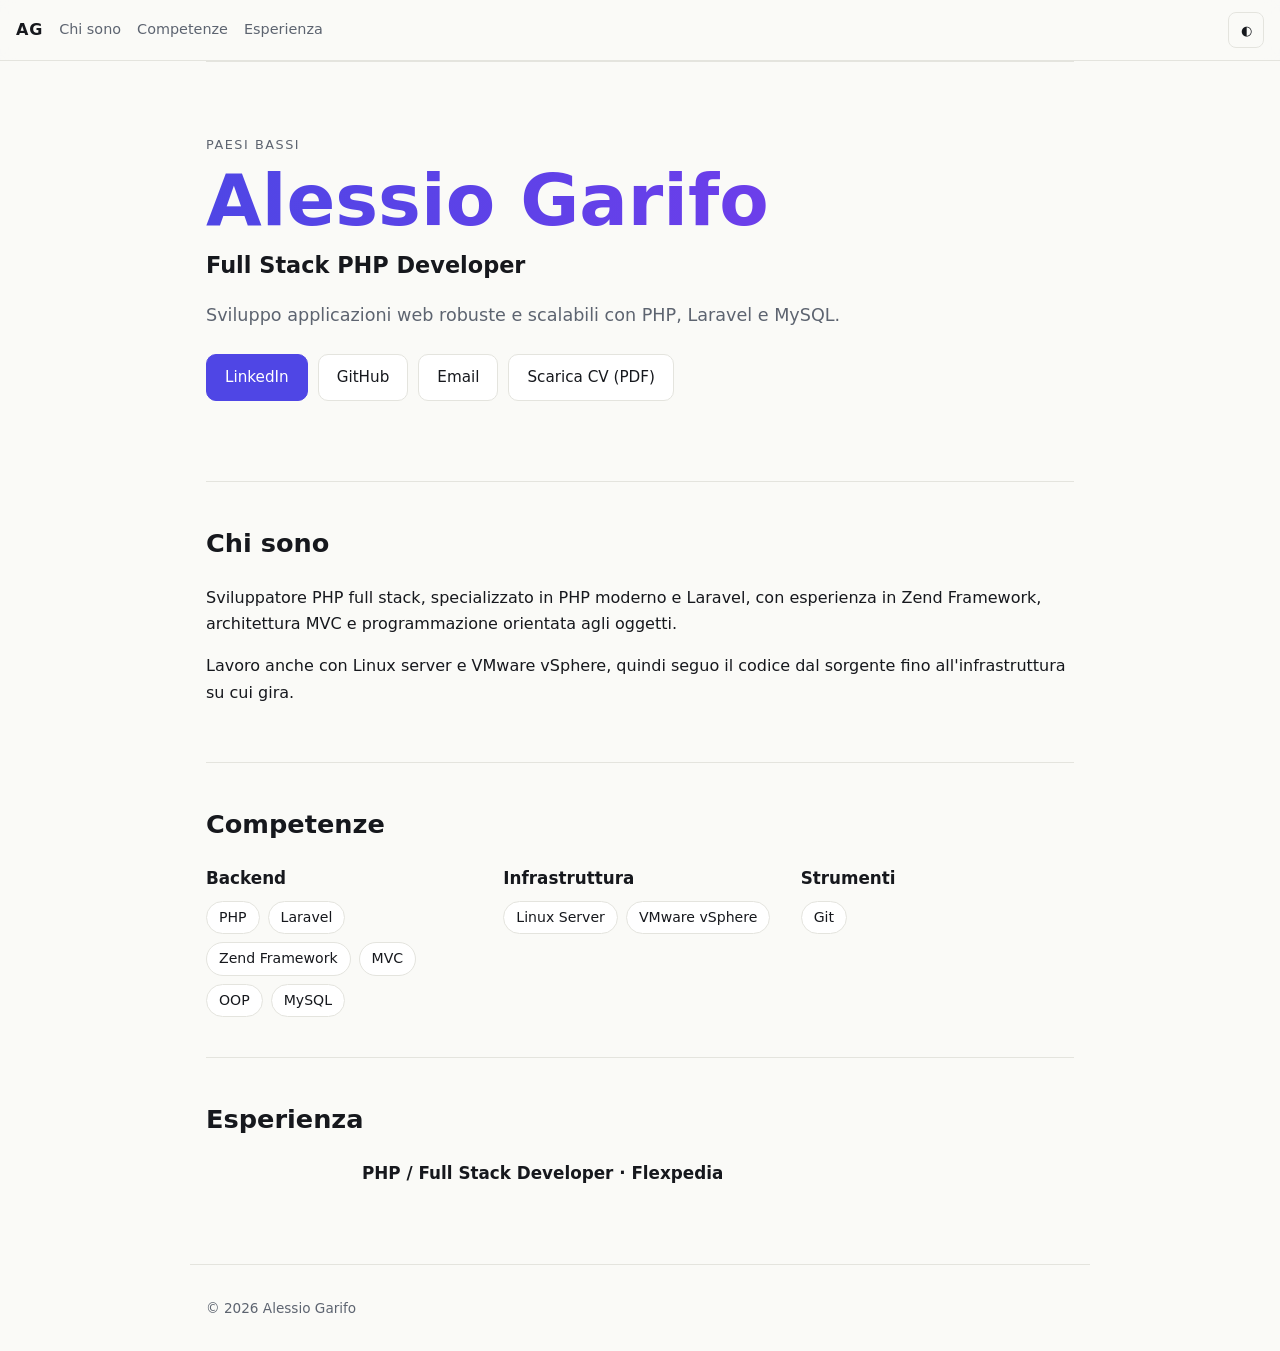
==== index.html @ 37d510f8 "Add static portfolio site driven by content.js Co-Authored-By: Claude Sonnet 5.5 <noreply@anthropic." ====
<!doctype html>
<html lang="it">
<head>
<meta charset="utf-8">
<meta name="viewport" content="width=device-width, initial-scale=1">
<title>Alessio Garifo — Full Stack PHP Developer</title>
<meta name="description" content="Portfolio di Alessio Garifo, sviluppatore full stack PHP/Laravel.">
<link rel="stylesheet" href="styles.css">
</head>
<body>
<header class="nav">
  <a class="brand" href="#top">AG</a>
  <nav id="nav-links"></nav>
  <button id="theme" aria-label="Cambia tema">◐</button>
</header>
<main id="top">
  <section class="hero">
    <p class="eyebrow" id="location"></p>
    <h1 id="name"></h1>
    <p class="role" id="role"></p>
    <p class="tagline" id="tagline"></p>
    <div class="cta" id="cta"></div>
    <div class="stats" id="stats"></div>
  </section>
  <div id="sections"></div>
</main>
<footer><span id="footer"></span></footer>
<script src="content.js"></script>
<script src="app.js"></script>
</body>
</html>
---- styles.css ----
:root{--bg:#fafaf7;--fg:#16181d;--mut:#5d6470;--card:#fff;--line:#e4e4de;--acc:#4f46e5;--acc2:#7c3aed}
@media(prefers-color-scheme:dark){:root:not([data-theme=light]){--bg:#0e1015;--fg:#eceef3;--mut:#9aa1b0;--card:#161922;--line:#262a36;--acc:#8b87ff;--acc2:#b794ff}}
:root[data-theme=dark]{--bg:#0e1015;--fg:#eceef3;--mut:#9aa1b0;--card:#161922;--line:#262a36;--acc:#8b87ff;--acc2:#b794ff}
*{box-sizing:border-box}html{scroll-behavior:smooth}
body{margin:0;background:var(--bg);color:var(--fg);font:16px/1.65 system-ui,-apple-system,Segoe UI,Roboto,sans-serif}
a{color:var(--acc)}
.nav{position:sticky;top:0;z-index:5;display:flex;align-items:center;gap:16px;padding:12px 16px;background:color-mix(in srgb,var(--bg) 85%,transparent);backdrop-filter:blur(8px);border-bottom:1px solid var(--line)}
.brand{font-weight:800;text-decoration:none;color:var(--fg);letter-spacing:.05em}
.nav nav{display:flex;gap:16px;overflow-x:auto;flex:1;white-space:nowrap}
.nav nav a{color:var(--mut);text-decoration:none;font-size:.9rem}.nav nav a:hover{color:var(--fg)}
#theme{background:none;border:1px solid var(--line);color:var(--fg);border-radius:8px;width:36px;height:36px;cursor:pointer}
main,footer{max-width:900px;margin:0 auto;padding:0 16px}
.hero{padding:72px 0 48px}
.eyebrow{color:var(--mut);margin:0;text-transform:uppercase;letter-spacing:.12em;font-size:.8rem}
h1{font-size:clamp(2.4rem,8vw,4.5rem);line-height:1.05;margin:8px 0;background:linear-gradient(90deg,var(--acc),var(--acc2));-webkit-background-clip:text;background-clip:text;color:transparent}
.role{font-size:1.4rem;font-weight:600;margin:0}.tagline{color:var(--mut);max-width:60ch;font-size:1.1rem}
.cta{display:flex;flex-wrap:wrap;gap:10px;margin-top:24px}
.btn{font:inherit;font-size:.95rem;padding:10px 18px;border-radius:10px;border:1px solid var(--line);background:var(--card);color:var(--fg);text-decoration:none;cursor:pointer}
.btn.primary{background:var(--acc);border-color:var(--acc);color:#fff}
.stats{display:flex;flex-wrap:wrap;gap:32px;margin-top:32px}.stats b{display:block;font-size:1.8rem}.stats span{color:var(--mut);font-size:.85rem}
section{padding:40px 0;border-top:1px solid var(--line)}
h2{font-size:1.6rem;margin:0 0 20px}h3{margin:0 0 8px;font-size:1.05rem}
.reveal{opacity:0;transform:translateY(16px);transition:.5s}.reveal.in{opacity:1;transform:none}
.skills{display:grid;grid-template-columns:repeat(auto-fit,minmax(240px,1fr));gap:24px}
.chips{list-style:none;display:flex;flex-wrap:wrap;gap:8px;padding:0;margin:0}
.chips li{padding:4px 12px;border-radius:99px;background:var(--card);border:1px solid var(--line);font-size:.88rem}
.timeline{list-style:none;padding:0;margin:0}.timeline>li{display:grid;grid-template-columns:140px 1fr;gap:16px;padding:0 0 28px}
.when{color:var(--mut);font-size:.9rem}
.cards{display:grid;grid-template-columns:repeat(auto-fit,minmax(260px,1fr));gap:16px}
.card{background:var(--card);border:1px solid var(--line);border-radius:14px;padding:20px}
.card .links{margin-top:12px;display:flex;gap:12px}
.plain{list-style:none;padding:0;margin:0}.plain li{padding:6px 0}.plain span{color:var(--mut)}
footer{padding:32px 16px;color:var(--mut);font-size:.85rem;border-top:1px solid var(--line)}
@media(max-width:600px){.timeline>li{grid-template-columns:1fr;gap:4px}.hero{padding-top:48px}}
@media(prefers-reduced-motion:reduce){.reveal{transition:none;opacity:1;transform:none}html{scroll-behavior:auto}}
@media print{.nav,.cta,footer{display:none}.reveal{opacity:1;transform:none}body{background:#fff;color:#000}h1{color:#000;-webkit-text-fill-color:#000}section{break-inside:avoid}}
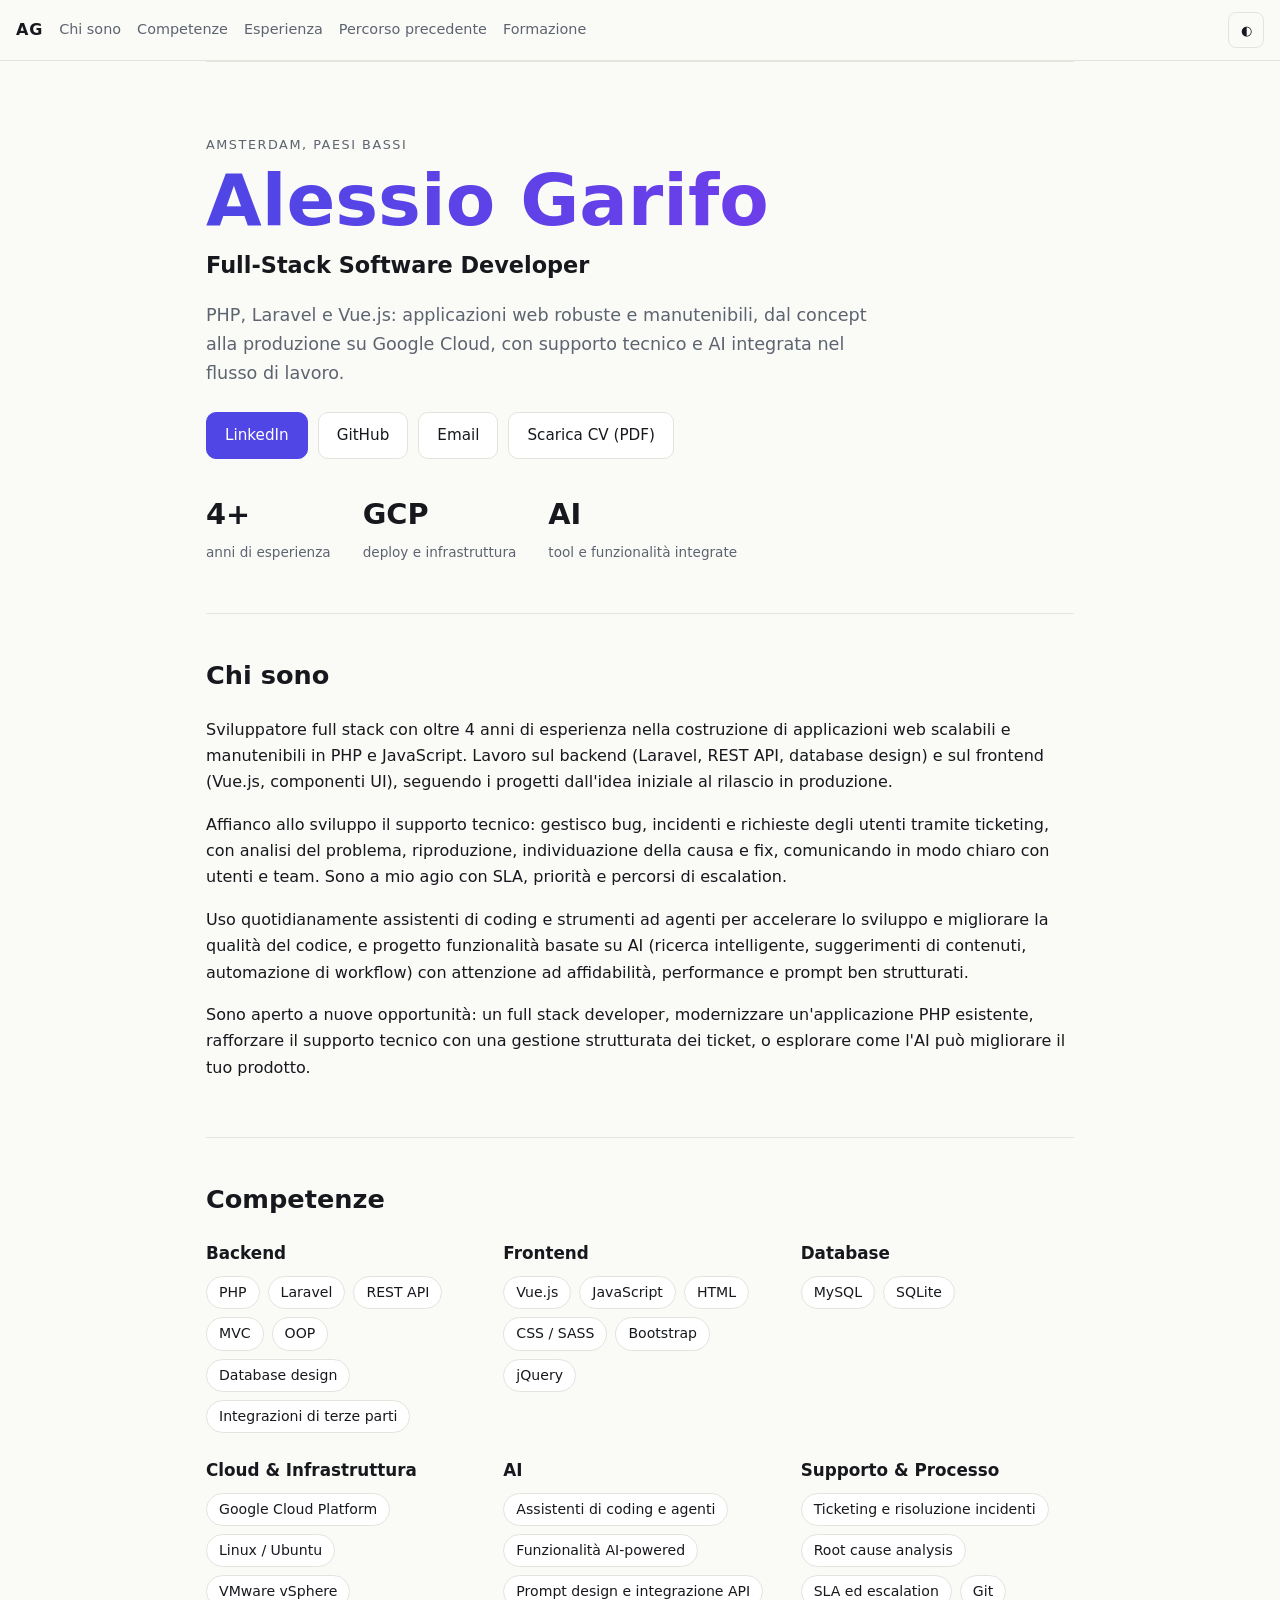
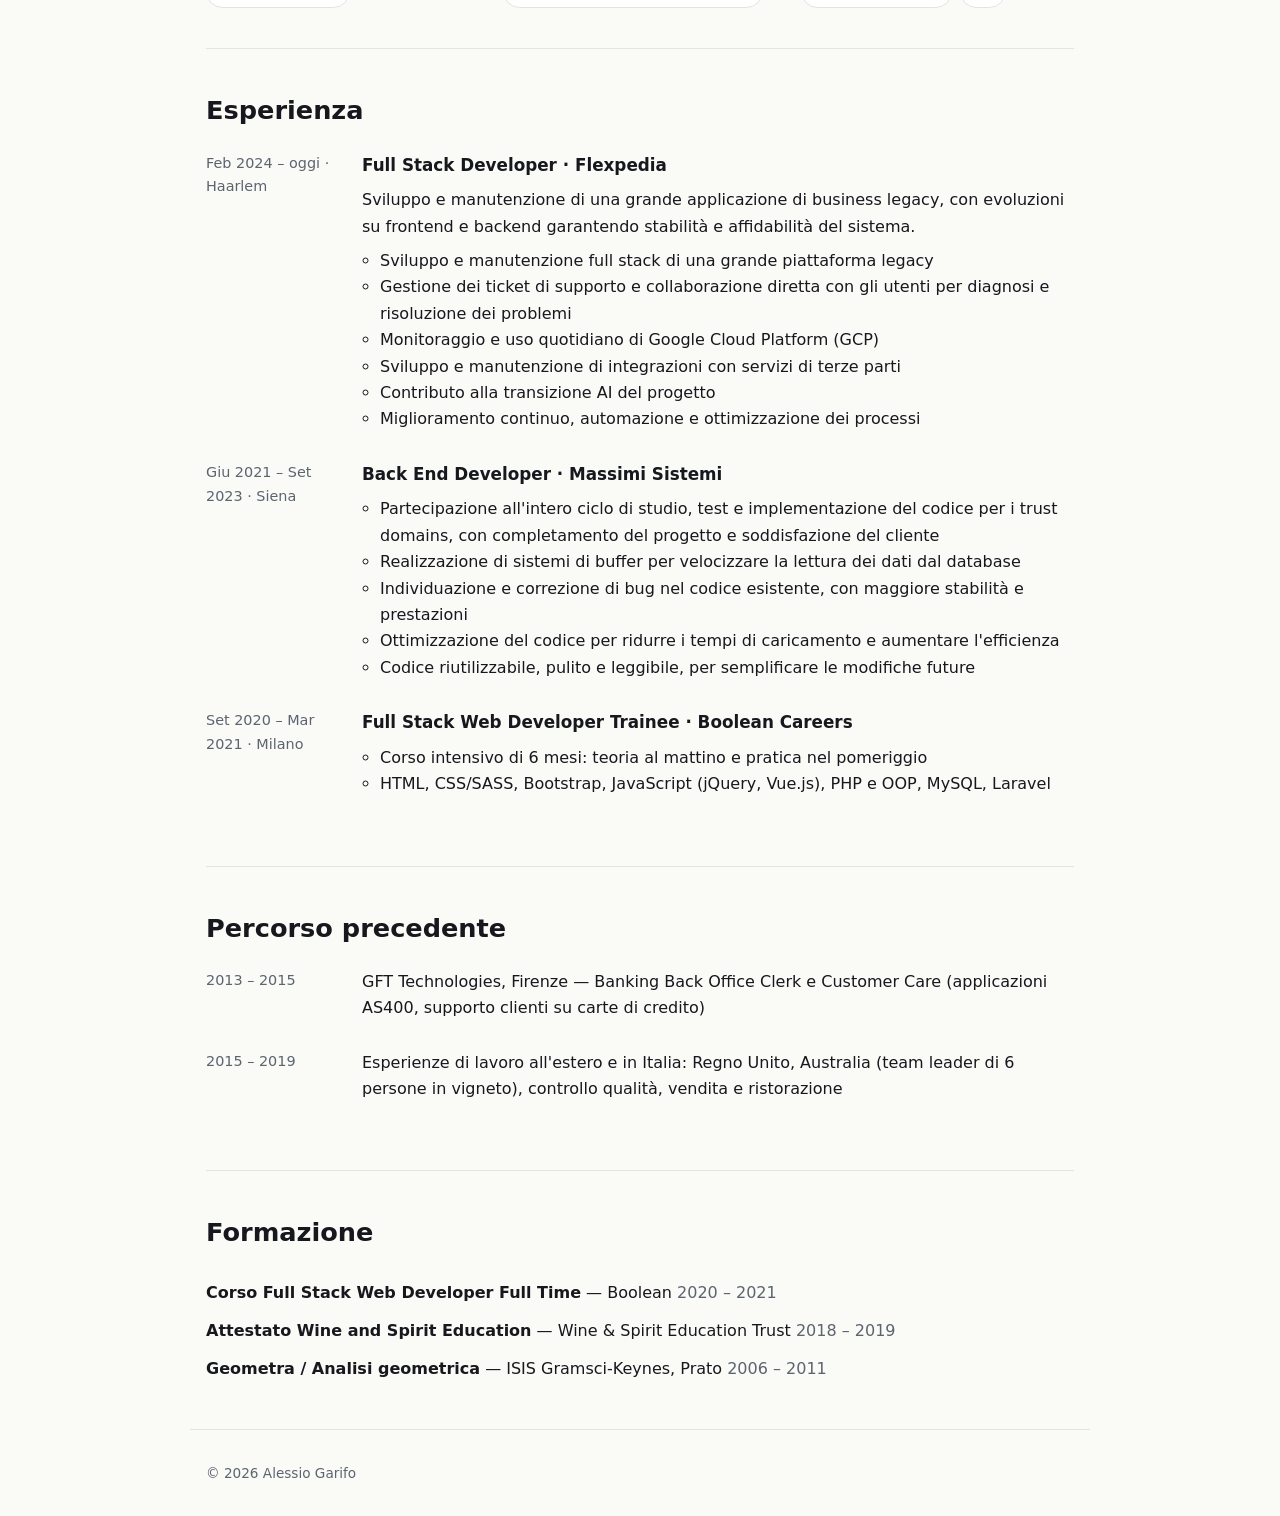
==== commit 2de37ec0: "Fill portfolio content from LinkedIn profile Co-Authored-By: Claude Sonnet 5.5 <noreply@anthropic.co" ====
--- a/index.html
+++ b/index.html
@@ -3,8 +3,8 @@
 <head>
 <meta charset="utf-8">
 <meta name="viewport" content="width=device-width, initial-scale=1">
-<title>Alessio Garifo — Full Stack PHP Developer</title>
-<meta name="description" content="Portfolio di Alessio Garifo, sviluppatore full stack PHP/Laravel.">
+<title>Alessio Garifo — Full-Stack Software Developer</title>
+<meta name="description" content="Portfolio di Alessio Garifo, sviluppatore full stack PHP, Laravel e Vue.js ad Amsterdam.">
 <link rel="stylesheet" href="styles.css">
 </head>
 <body>
--- a/styles.css
+++ b/styles.css
@@ -25,7 +25,7 @@
 .chips{list-style:none;display:flex;flex-wrap:wrap;gap:8px;padding:0;margin:0}
 .chips li{padding:4px 12px;border-radius:99px;background:var(--card);border:1px solid var(--line);font-size:.88rem}
 .timeline{list-style:none;padding:0;margin:0}.timeline>li{display:grid;grid-template-columns:140px 1fr;gap:16px;padding:0 0 28px}
-.when{color:var(--mut);font-size:.9rem}
+.timeline p{margin:0 0 8px}.timeline ul{margin:0;padding-left:18px}.when{color:var(--mut);font-size:.9rem}
 .cards{display:grid;grid-template-columns:repeat(auto-fit,minmax(260px,1fr));gap:16px}
 .card{background:var(--card);border:1px solid var(--line);border-radius:14px;padding:20px}
 .card .links{margin-top:12px;display:flex;gap:12px}
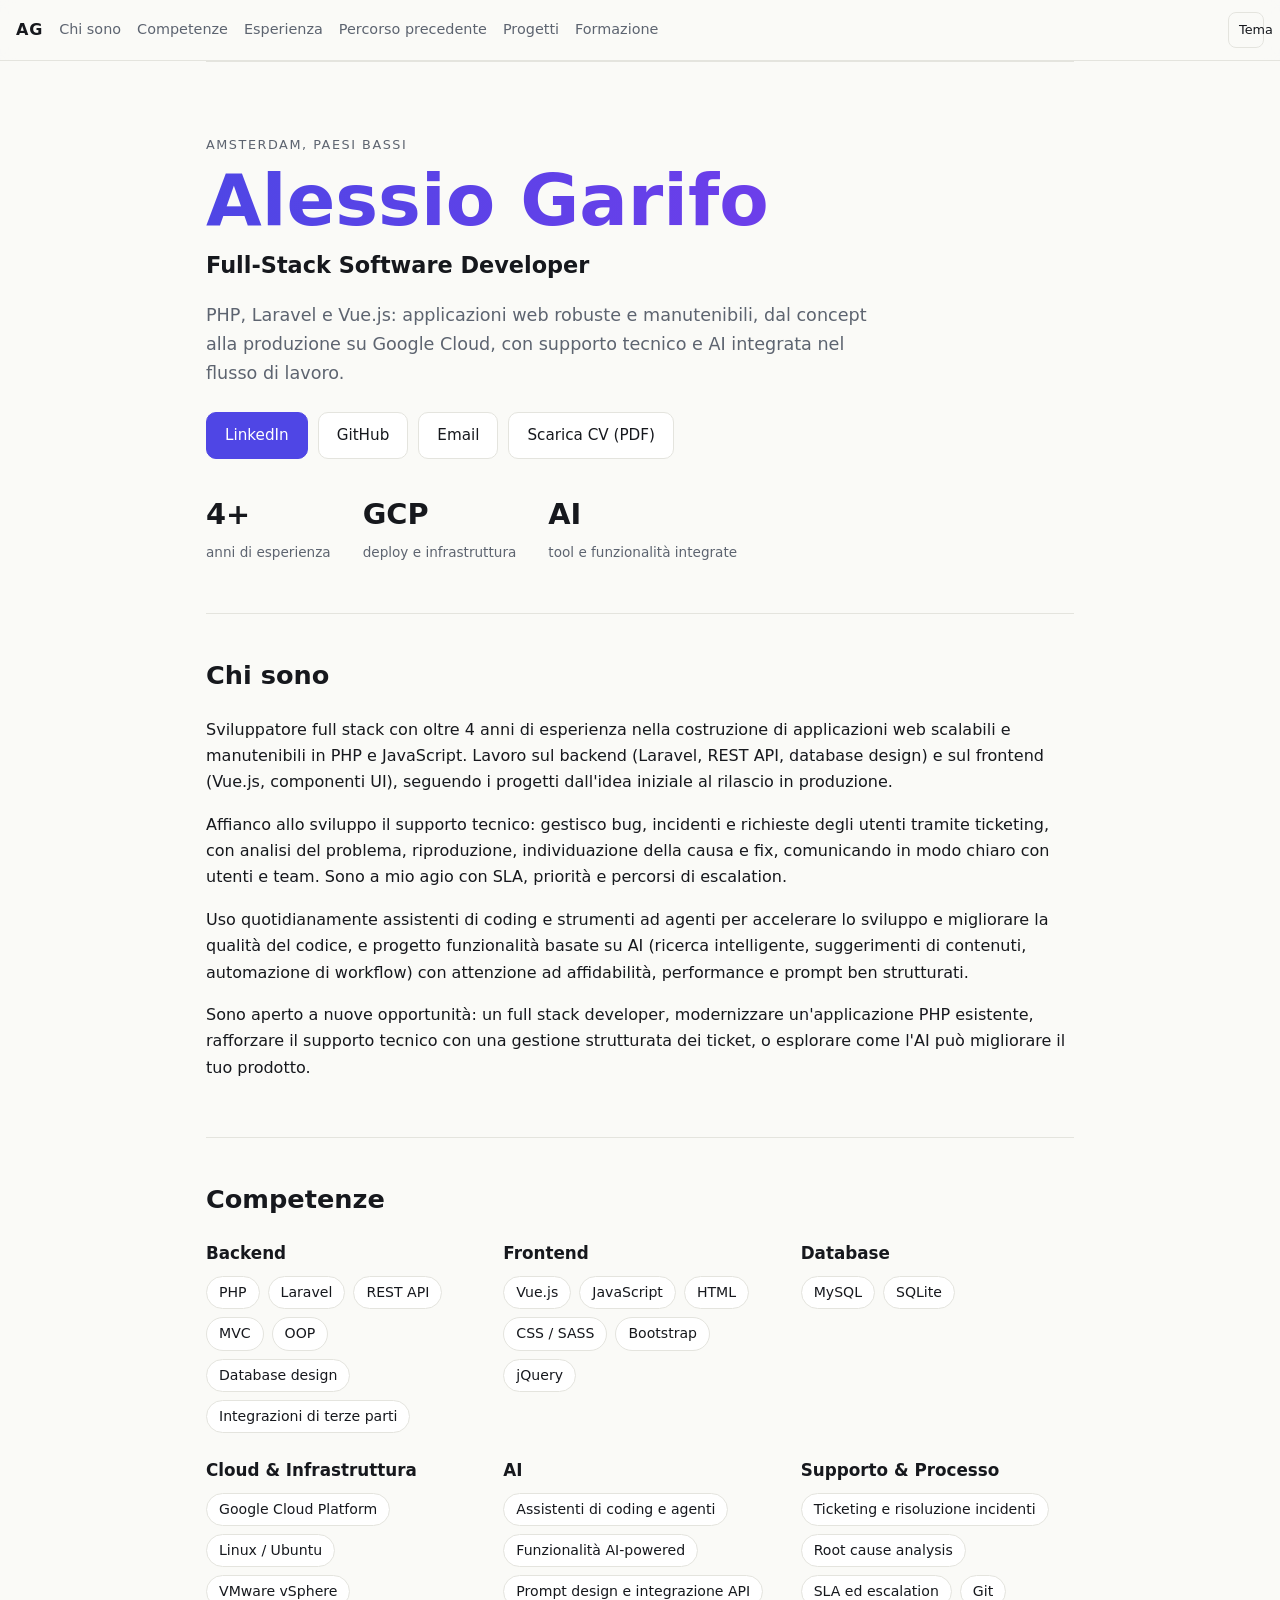
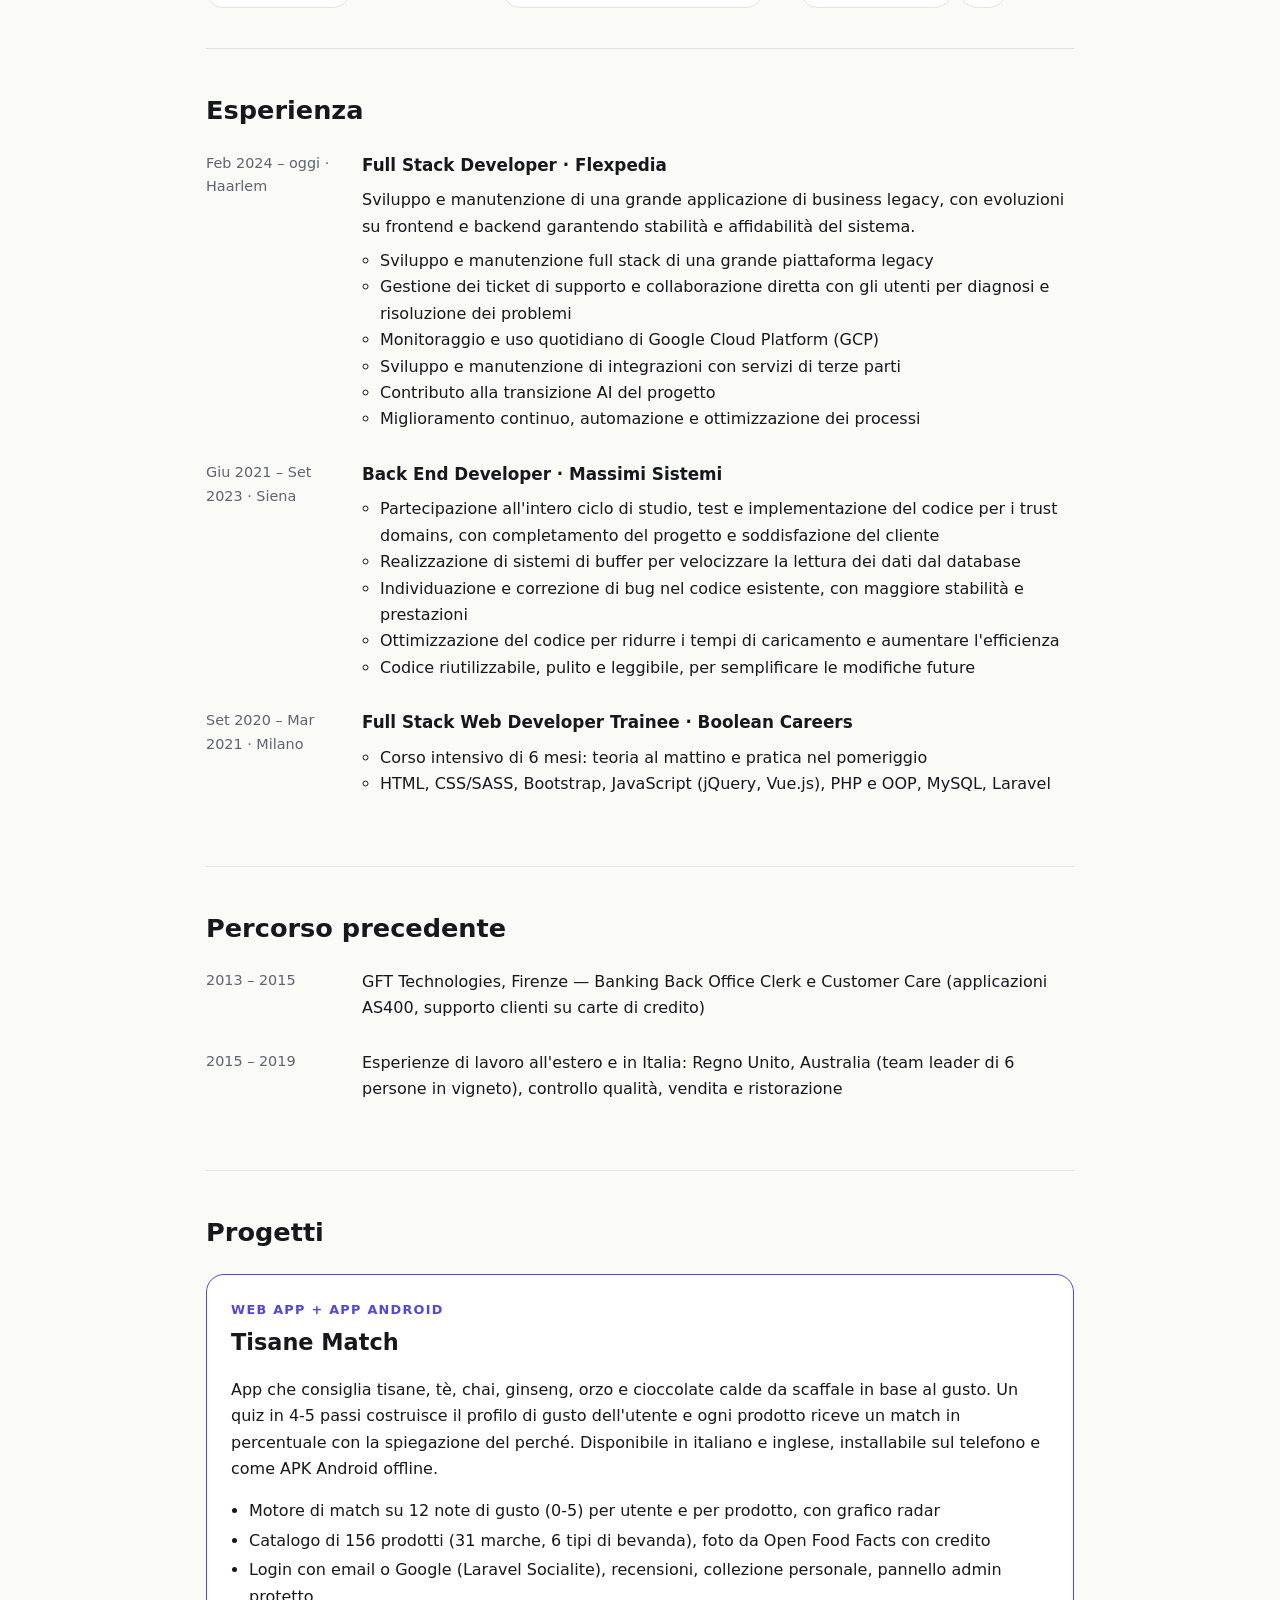
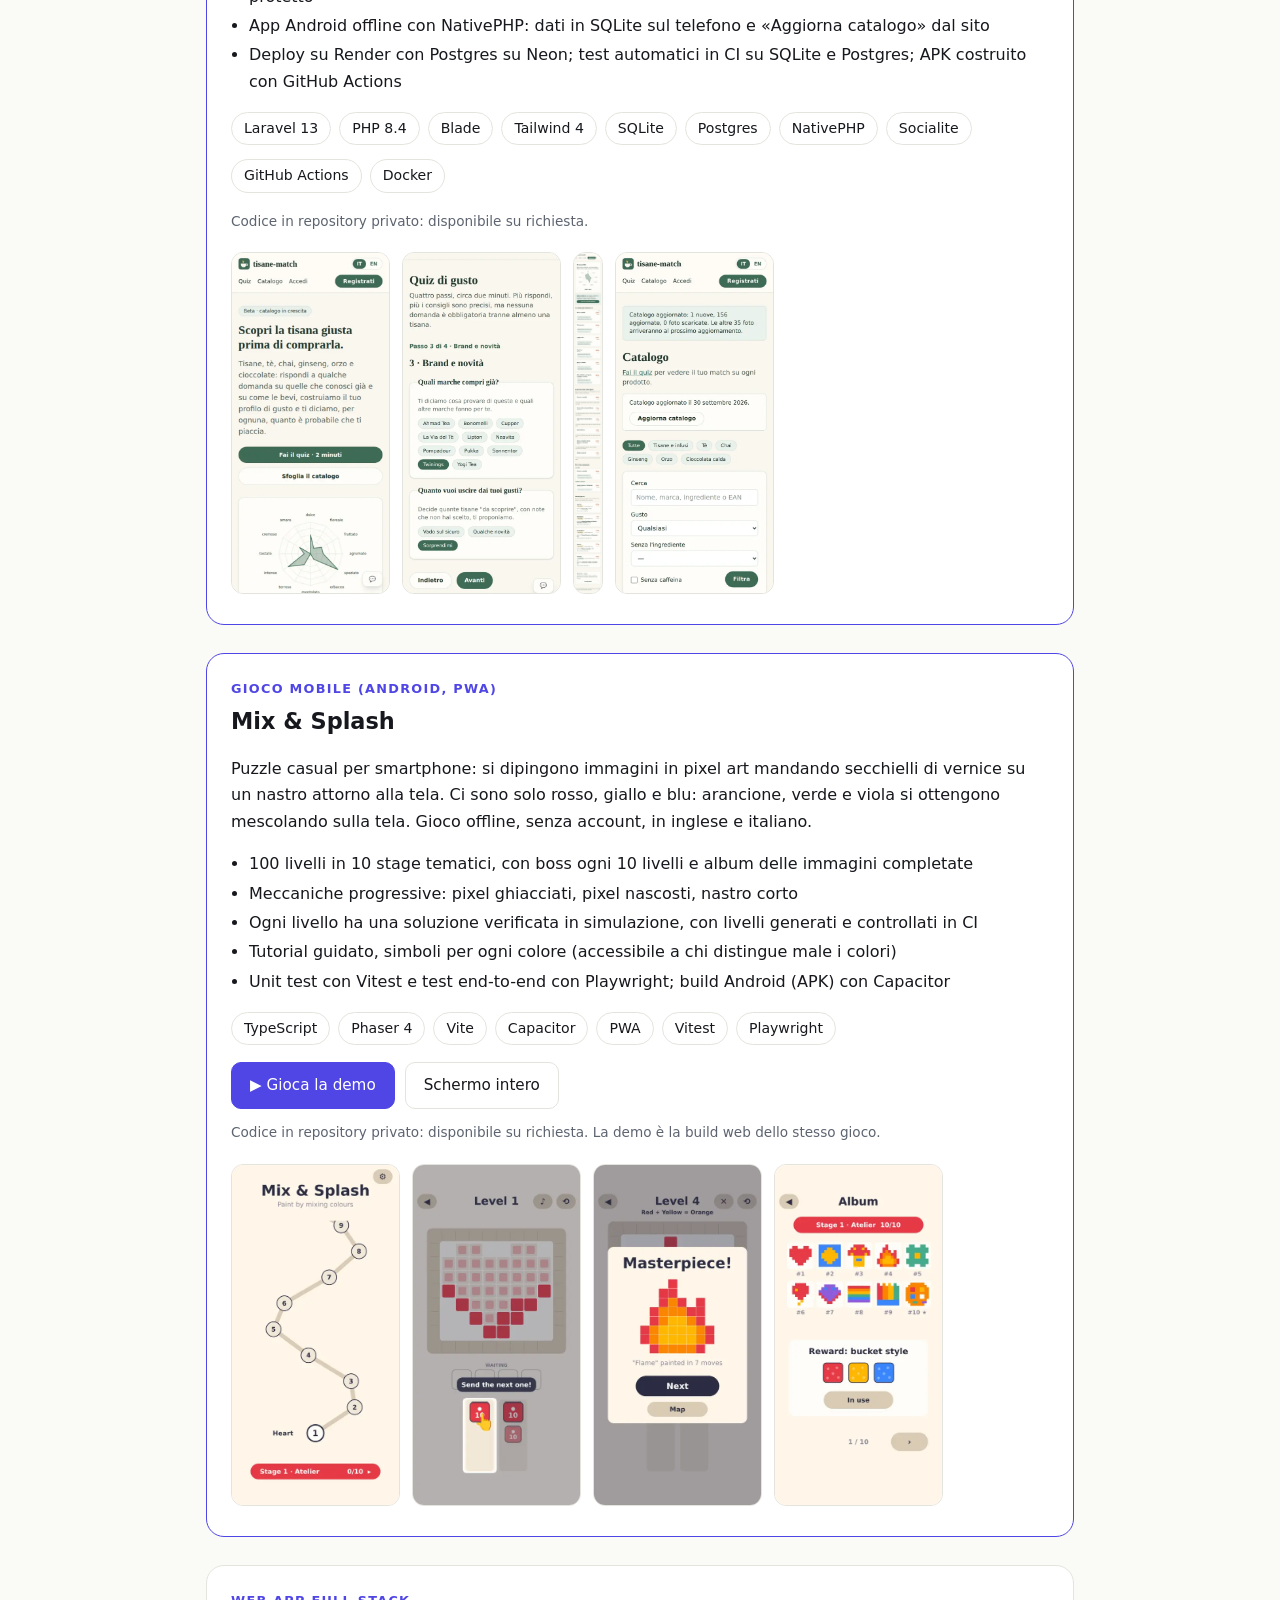
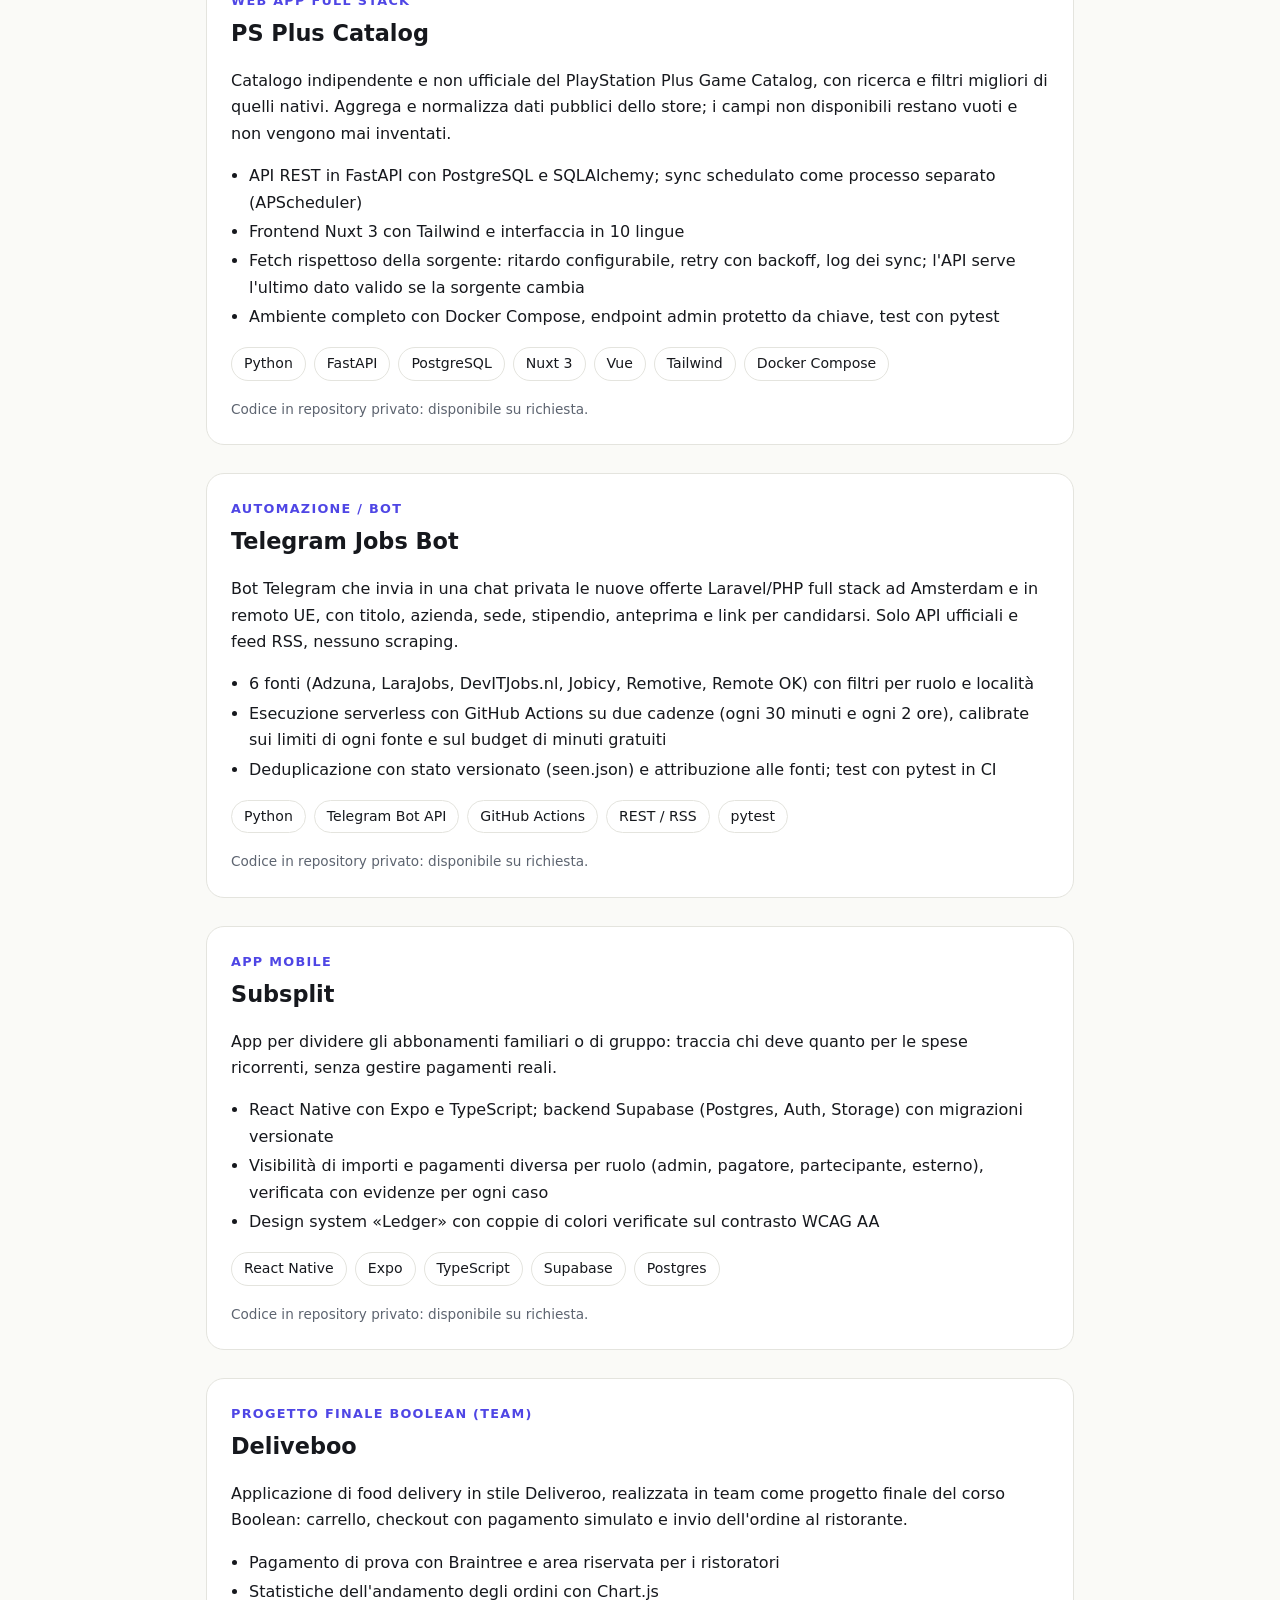
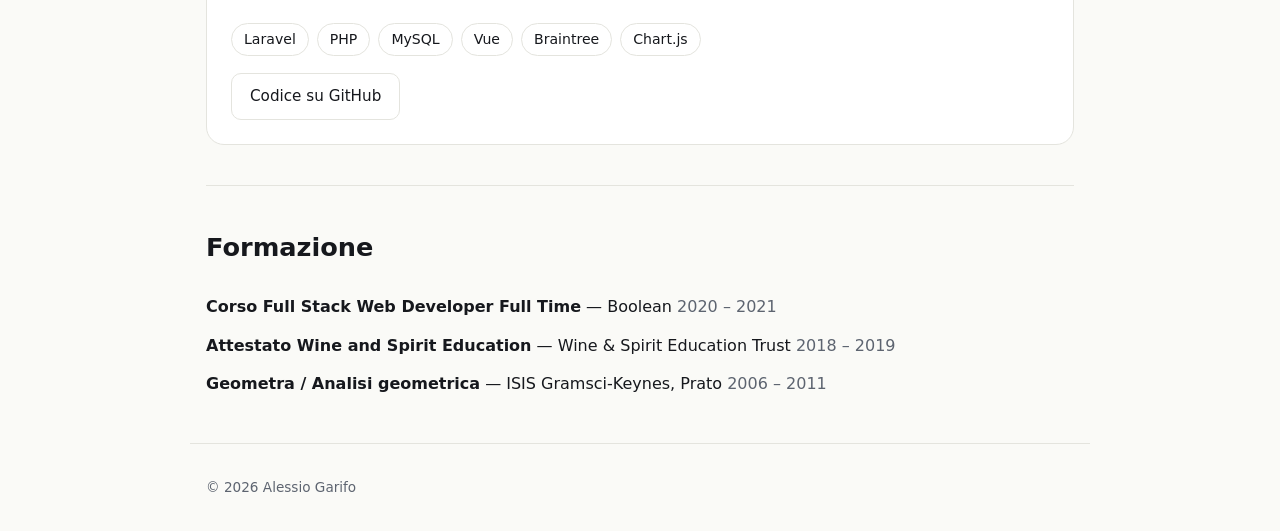
==== commit 4bd0c779: "Add featured projects with screenshots and playable Mix & Splash demo Co-Authored-By: Claude Sonnet " ====
--- a/index.html
+++ b/index.html
@@ -5,13 +5,14 @@
 <meta name="viewport" content="width=device-width, initial-scale=1">
 <title>Alessio Garifo — Full-Stack Software Developer</title>
 <meta name="description" content="Portfolio di Alessio Garifo, sviluppatore full stack PHP, Laravel e Vue.js ad Amsterdam.">
+<link rel="icon" href="data:image/svg+xml,%3Csvg xmlns=%27http://www.w3.org/2000/svg%27 viewBox=%270 0 32 32%27%3E%3Crect width=%2732%27 height=%2732%27 rx=%278%27 fill=%27%234f46e5%27/%3E%3Ctext x=%2716%27 y=%2722%27 font-size=%2714%27 font-family=%27sans-serif%27 font-weight=%27700%27 fill=%27white%27 text-anchor=%27middle%27%3EAG%3C/text%3E%3C/svg%3E">
 <link rel="stylesheet" href="styles.css">
 </head>
 <body>
 <header class="nav">
   <a class="brand" href="#top">AG</a>
   <nav id="nav-links"></nav>
-  <button id="theme" aria-label="Cambia tema">◐</button>
+  <button id="theme" aria-label="Cambia tema">Tema</button>
 </header>
 <main id="top">
   <section class="hero">
@@ -24,6 +25,7 @@
   </section>
   <div id="sections"></div>
 </main>
+<dialog id="lb" aria-label="Anteprima immagine"><img id="lb-img" alt=""></dialog>
 <footer><span id="footer"></span></footer>
 <script src="content.js"></script>
 <script src="app.js"></script>
--- a/styles.css
+++ b/styles.css
@@ -8,7 +8,7 @@
 .brand{font-weight:800;text-decoration:none;color:var(--fg);letter-spacing:.05em}
 .nav nav{display:flex;gap:16px;overflow-x:auto;flex:1;white-space:nowrap}
 .nav nav a{color:var(--mut);text-decoration:none;font-size:.9rem}.nav nav a:hover{color:var(--fg)}
-#theme{background:none;border:1px solid var(--line);color:var(--fg);border-radius:8px;width:36px;height:36px;cursor:pointer}
+#theme{font:inherit;font-size:.8rem;padding:0 10px;width:auto;background:none;border:1px solid var(--line);color:var(--fg);border-radius:8px;width:36px;height:36px;cursor:pointer}
 main,footer{max-width:900px;margin:0 auto;padding:0 16px}
 .hero{padding:72px 0 48px}
 .eyebrow{color:var(--mut);margin:0;text-transform:uppercase;letter-spacing:.12em;font-size:.8rem}
@@ -31,6 +31,21 @@
 .card .links{margin-top:12px;display:flex;gap:12px}
 .plain{list-style:none;padding:0;margin:0}.plain li{padding:6px 0}.plain span{color:var(--mut)}
 footer{padding:32px 16px;color:var(--mut);font-size:.85rem;border-top:1px solid var(--line)}
+.projects{display:grid;gap:28px}
+.project{background:var(--card);border:1px solid var(--line);border-radius:18px;padding:24px;display:grid;gap:20px}
+.project.featured{border-color:var(--acc)}
+.project h3{font-size:1.4rem;margin:0 0 8px}.kind{margin:0 0 4px;color:var(--acc);font-size:.8rem;text-transform:uppercase;letter-spacing:.1em;font-weight:600}
+.ptext>ul:not(.chips){padding-left:18px;margin:12px 0}.ptext li{margin:3px 0}
+.ptext .chips{margin:14px 0}.actions{display:flex;flex-wrap:wrap;gap:10px;margin-top:6px}
+.note{color:var(--mut);font-size:.85rem;margin:12px 0 0}
+.shots{display:flex;gap:12px;overflow-x:auto;padding-bottom:6px;scroll-snap-type:x proximity}
+.shot{flex:0 0 auto;scroll-snap-align:start;padding:0;border:1px solid var(--line);border-radius:12px;background:none;cursor:zoom-in;overflow:hidden}
+.shot img{display:block;height:340px;width:auto}
+.demo-slot:empty{display:none}.phone{width:min(100%,360px);aspect-ratio:9/17;margin:0 auto;border:8px solid #111;border-radius:30px;overflow:hidden;background:#fff6e9}
+.phone iframe{width:100%;height:100%;border:0}
+dialog{max-width:min(92vw,900px);max-height:92vh;padding:0;border:0;border-radius:12px;background:var(--card)}
+dialog::backdrop{background:rgba(0,0,0,.75)}#lb-img{display:block;max-width:100%;max-height:90vh;margin:auto;cursor:zoom-out}
+@media(min-width:900px){.project.featured{grid-template-columns:1fr}}
 @media(max-width:600px){.timeline>li{grid-template-columns:1fr;gap:4px}.hero{padding-top:48px}}
 @media(prefers-reduced-motion:reduce){.reveal{transition:none;opacity:1;transform:none}html{scroll-behavior:auto}}
-@media print{.nav,.cta,footer{display:none}.reveal{opacity:1;transform:none}body{background:#fff;color:#000}h1{color:#000;-webkit-text-fill-color:#000}section{break-inside:avoid}}
+@media print{.nav,.cta,footer,.shots,.demo-slot,.actions{display:none}.reveal{opacity:1;transform:none}body{background:#fff;color:#000}h1{color:#000;-webkit-text-fill-color:#000}section{break-inside:avoid}}
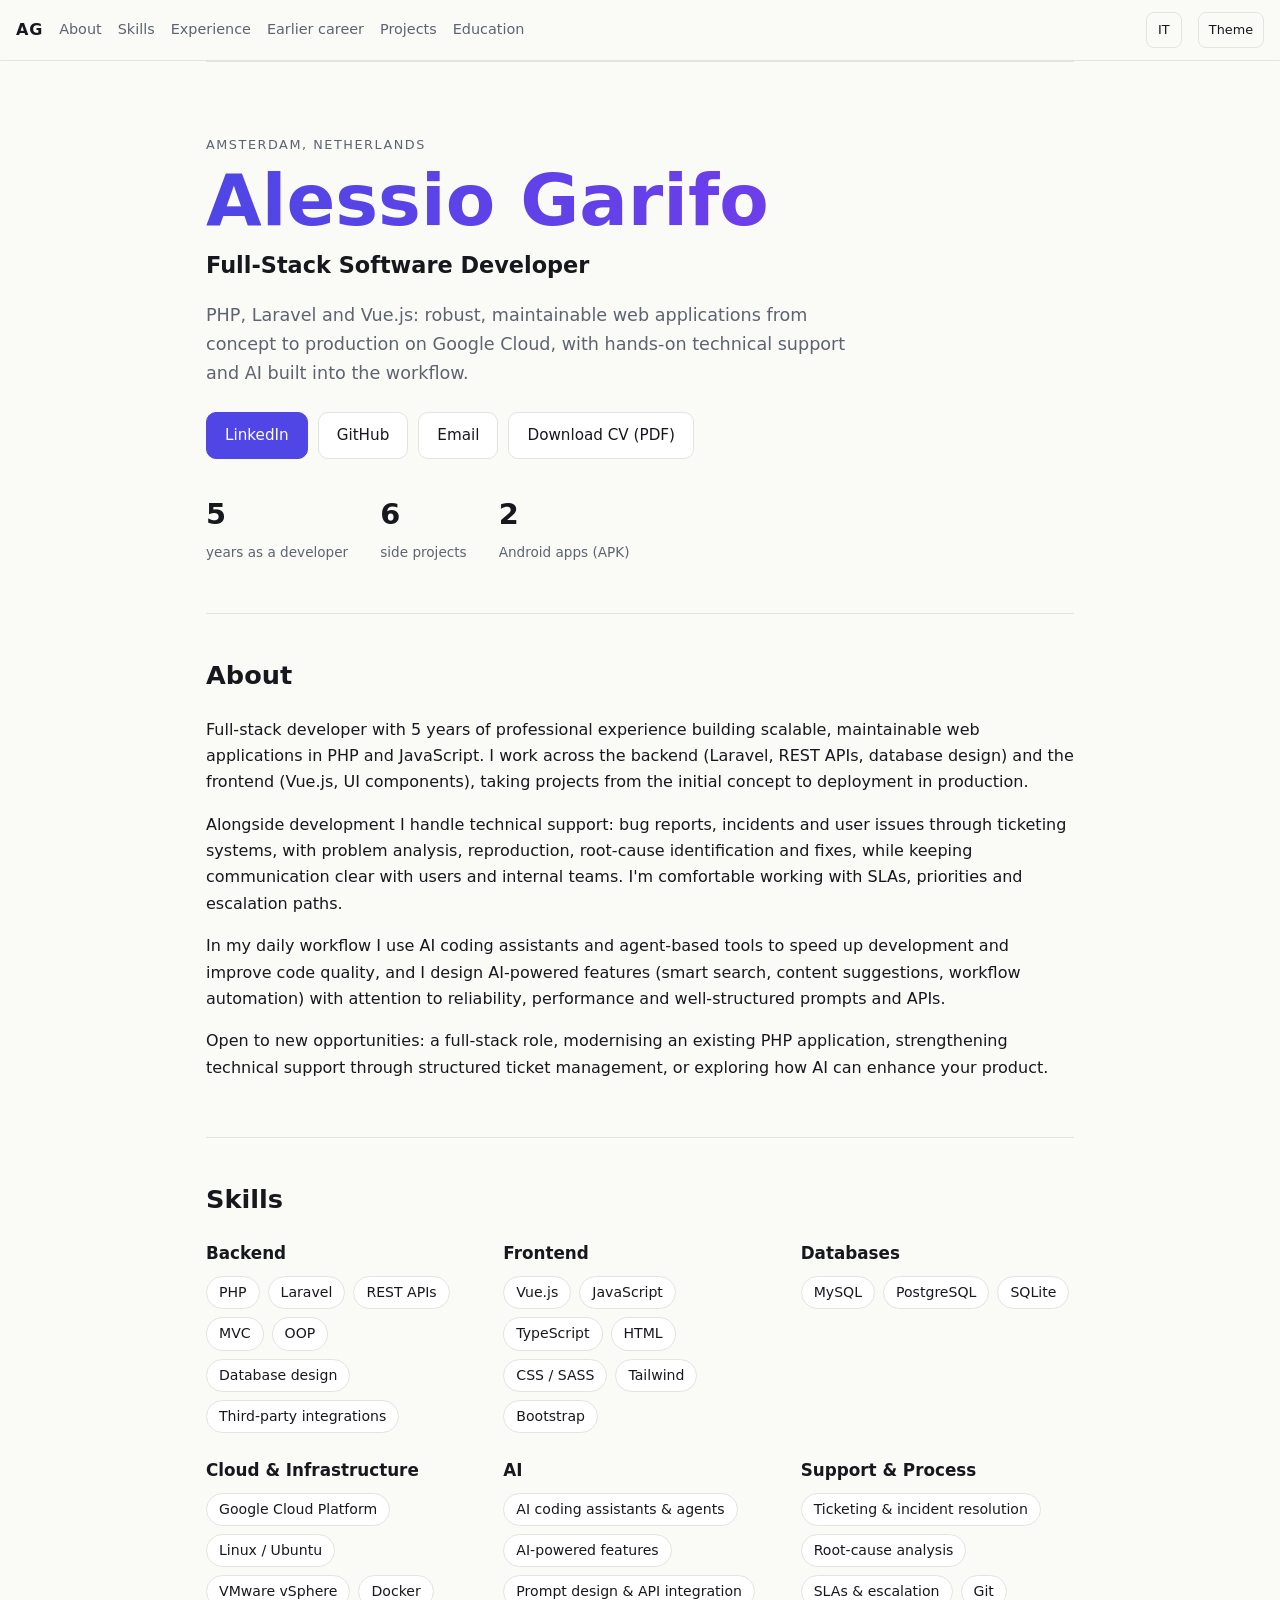
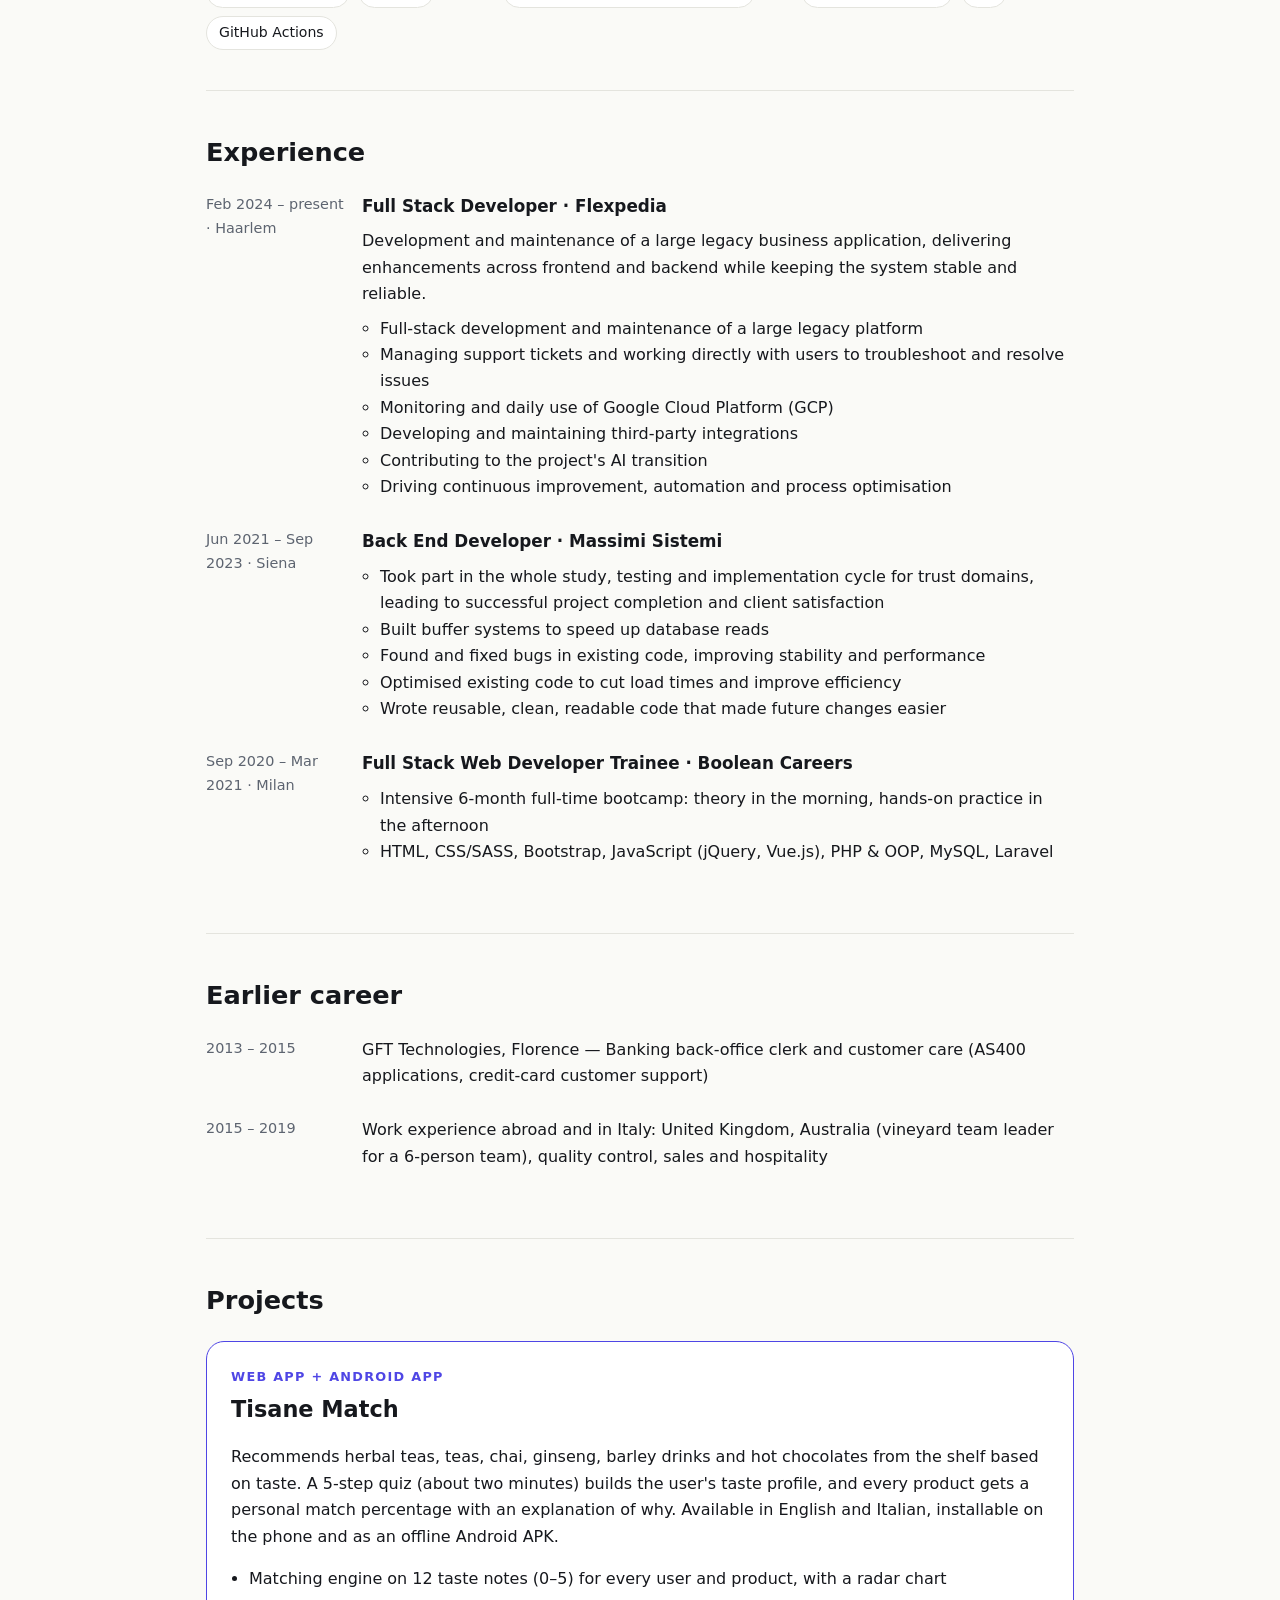
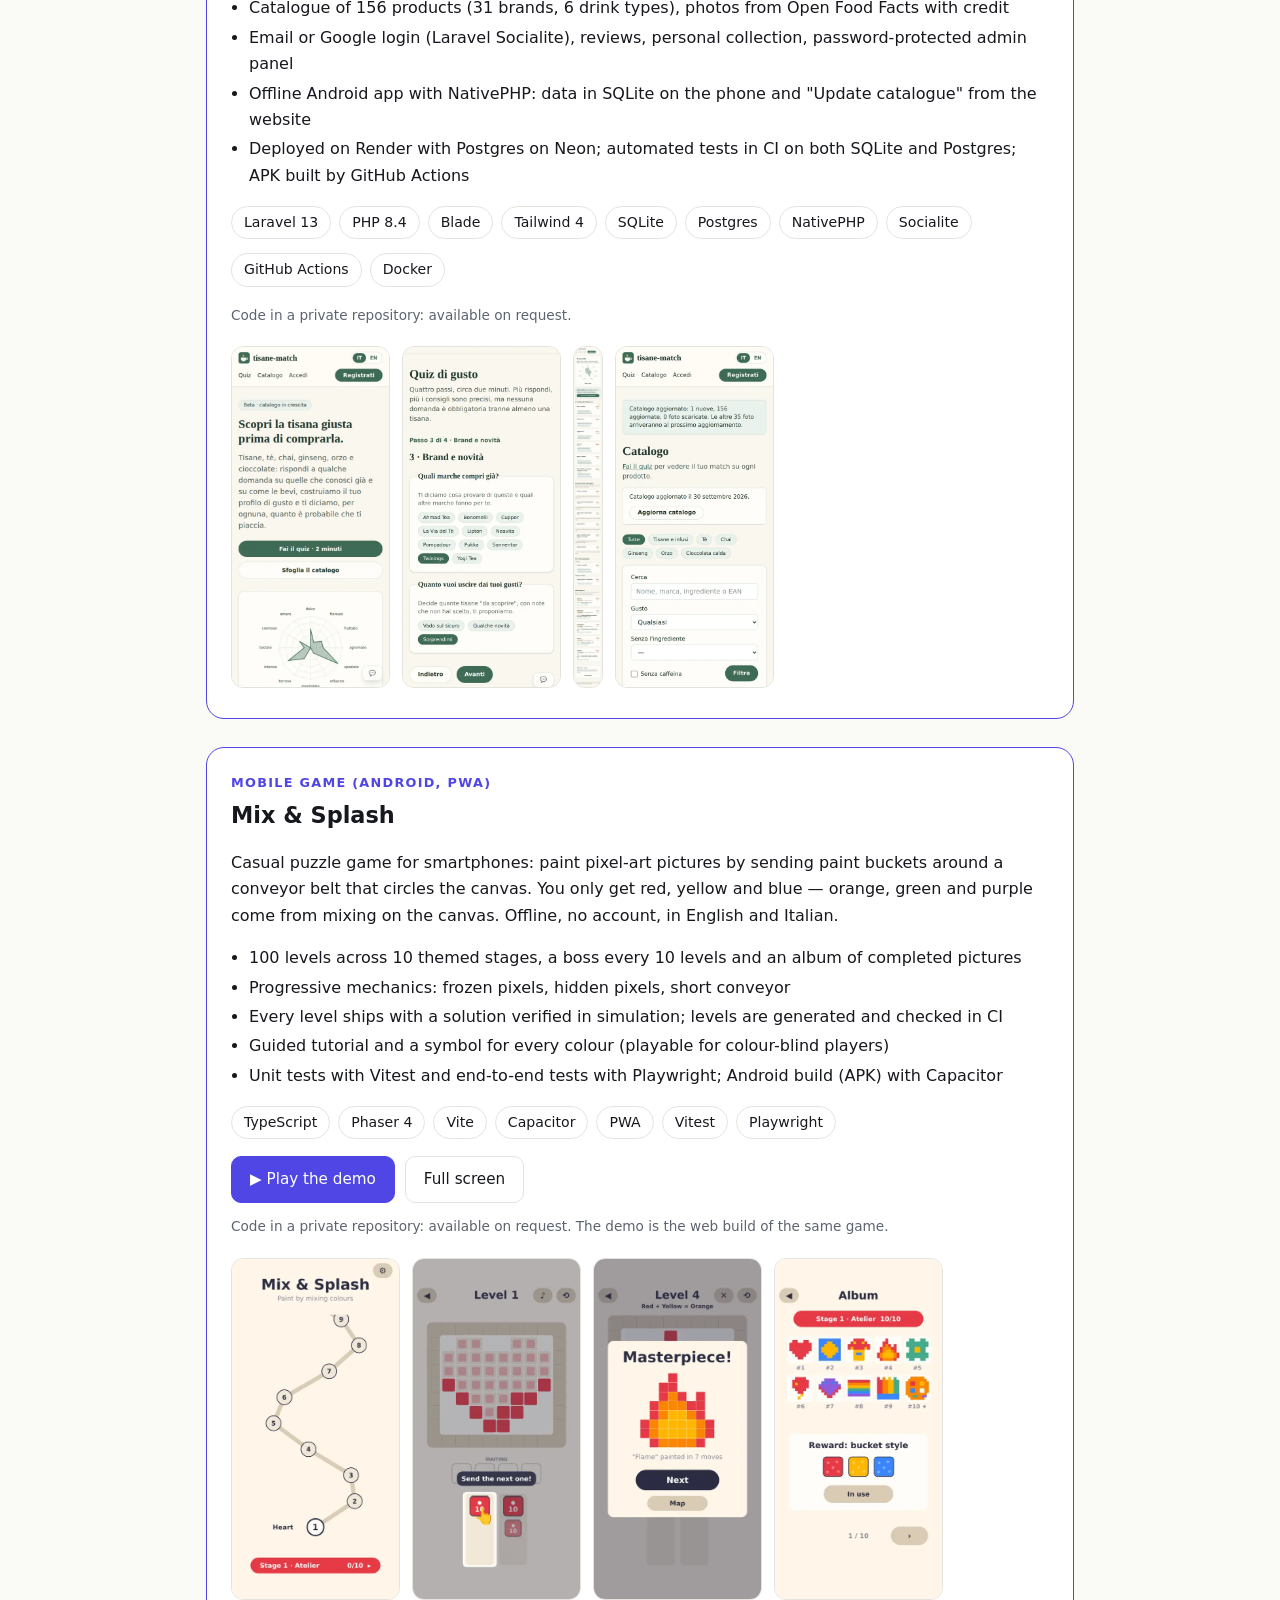
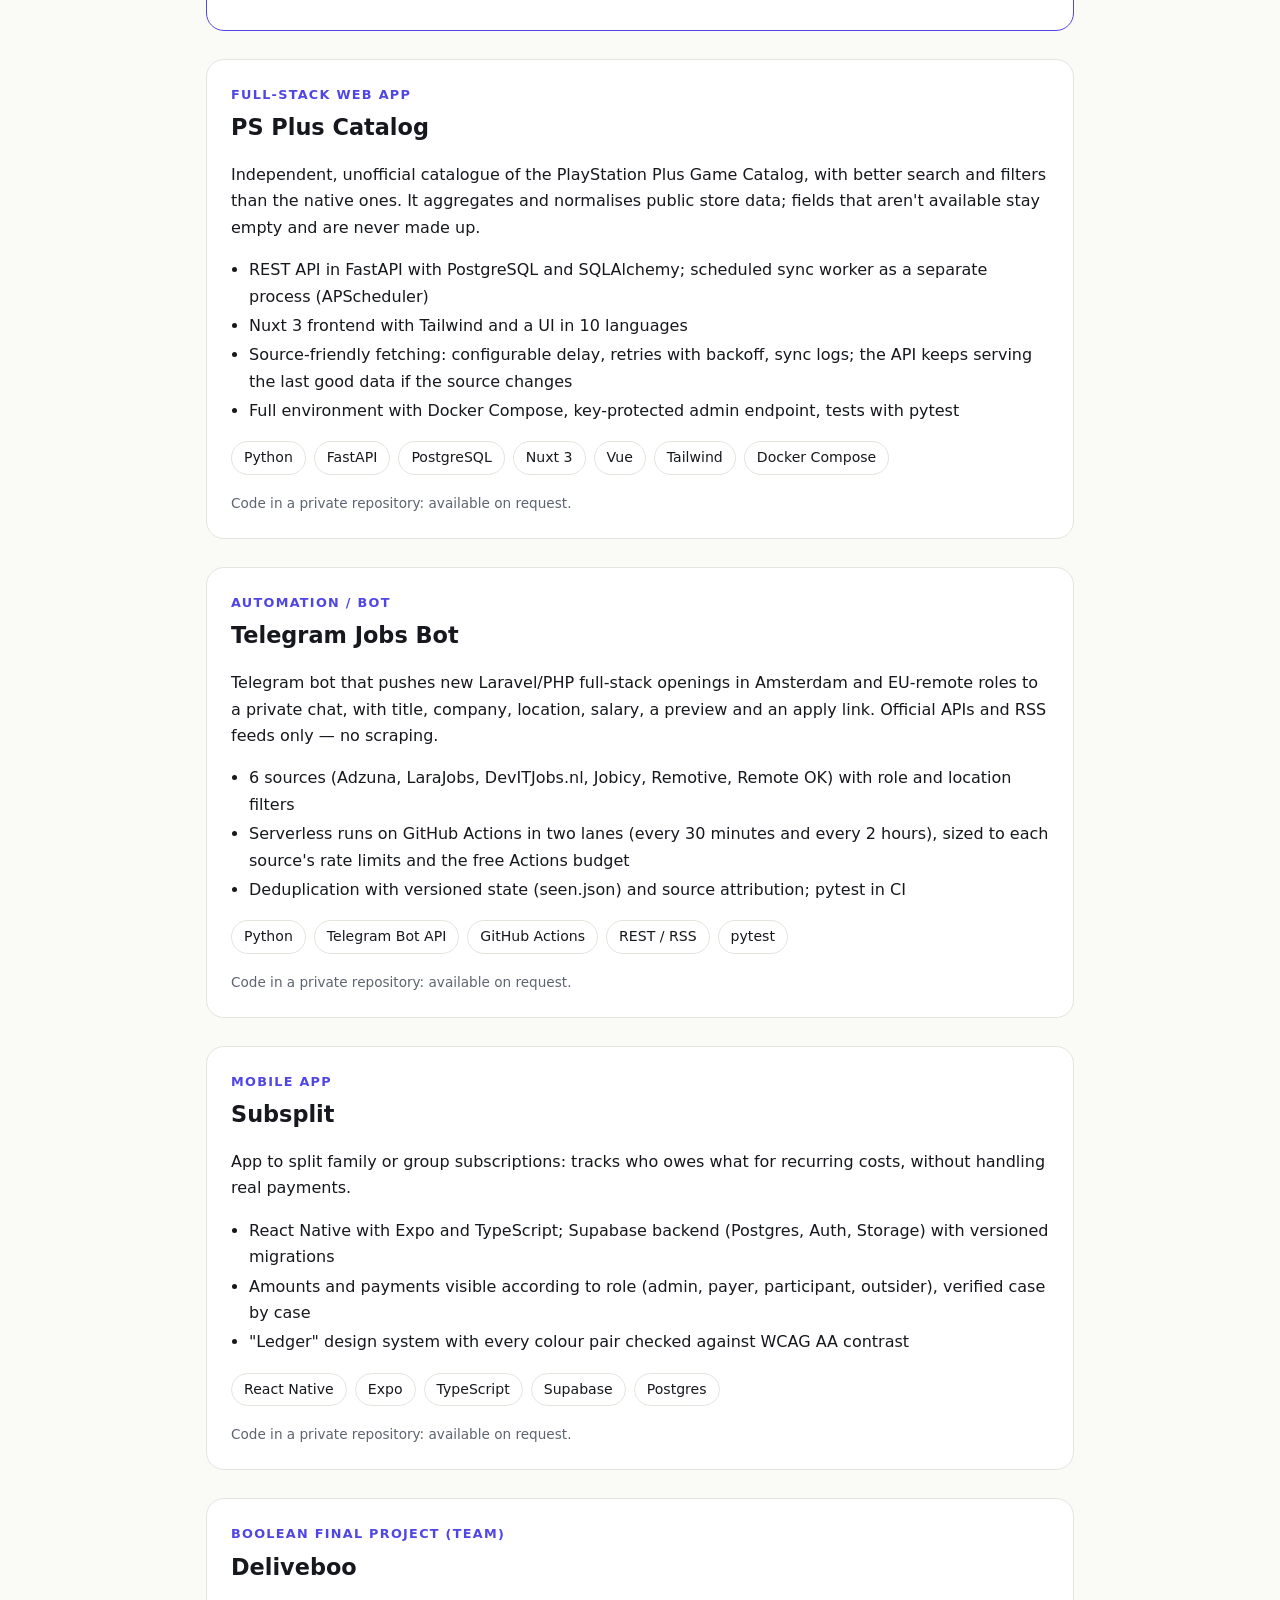
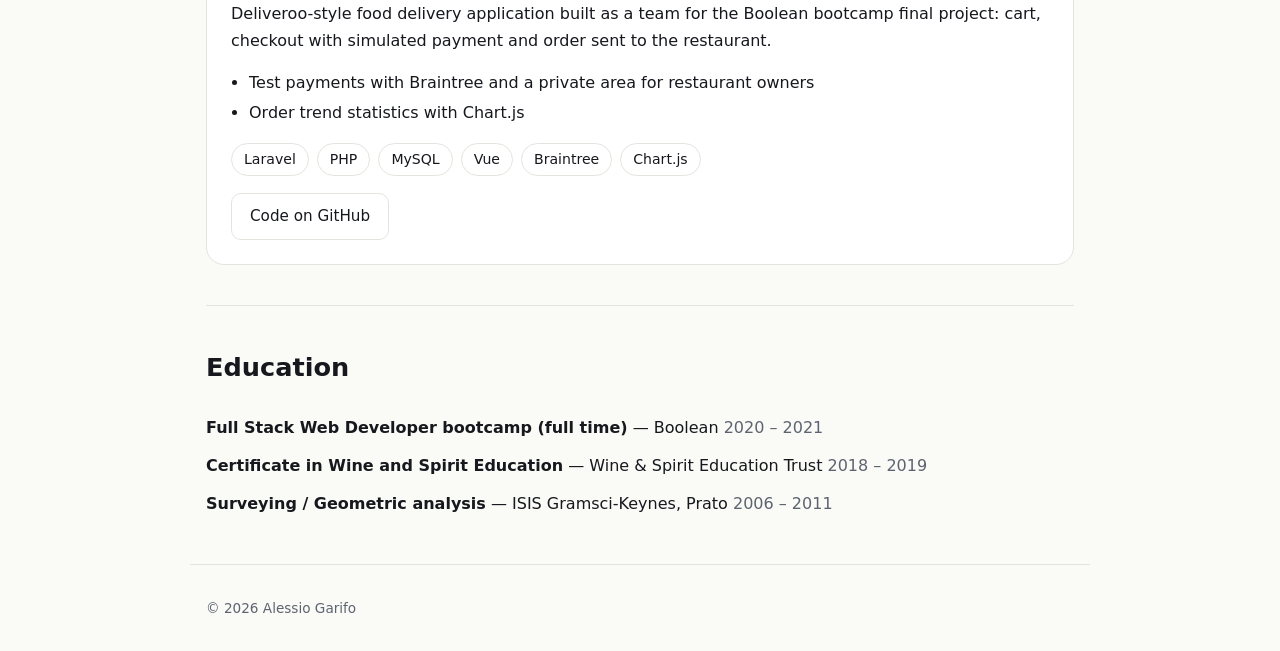
==== commit caec46bb: "Make portfolio bilingual (EN/IT) and correct verified facts English by default (Italian when the bro" ====
--- a/index.html
+++ b/index.html
@@ -1,10 +1,15 @@
 <!doctype html>
-<html lang="it">
+<html lang="en">
 <head>
 <meta charset="utf-8">
 <meta name="viewport" content="width=device-width, initial-scale=1">
 <title>Alessio Garifo — Full-Stack Software Developer</title>
-<meta name="description" content="Portfolio di Alessio Garifo, sviluppatore full stack PHP, Laravel e Vue.js ad Amsterdam.">
+<meta name="description" content="Portfolio of Alessio Garifo, full-stack developer (PHP, Laravel, Vue.js) based in Amsterdam.">
+<meta property="og:type" content="website">
+<meta property="og:title" content="Alessio Garifo — Full-Stack Software Developer">
+<meta property="og:description" content="PHP, Laravel, Vue.js, Google Cloud. Projects, experience and a playable game demo.">
+<meta property="og:image" content="assets/projects/tisane-home-desktop.webp">
+<meta name="theme-color" content="#4f46e5">
 <link rel="icon" href="data:image/svg+xml,%3Csvg xmlns=%27http://www.w3.org/2000/svg%27 viewBox=%270 0 32 32%27%3E%3Crect width=%2732%27 height=%2732%27 rx=%278%27 fill=%27%234f46e5%27/%3E%3Ctext x=%2716%27 y=%2722%27 font-size=%2714%27 font-family=%27sans-serif%27 font-weight=%27700%27 fill=%27white%27 text-anchor=%27middle%27%3EAG%3C/text%3E%3C/svg%3E">
 <link rel="stylesheet" href="styles.css">
 </head>
@@ -12,7 +17,8 @@
 <header class="nav">
   <a class="brand" href="#top">AG</a>
   <nav id="nav-links"></nav>
-  <button id="theme" aria-label="Cambia tema">Tema</button>
+  <button id="lang" class="tbtn">IT</button>
+  <button id="theme" class="tbtn" aria-label="Theme">Theme</button>
 </header>
 <main id="top">
   <section class="hero">
--- a/styles.css
+++ b/styles.css
@@ -6,9 +6,9 @@
 a{color:var(--acc)}
 .nav{position:sticky;top:0;z-index:5;display:flex;align-items:center;gap:16px;padding:12px 16px;background:color-mix(in srgb,var(--bg) 85%,transparent);backdrop-filter:blur(8px);border-bottom:1px solid var(--line)}
 .brand{font-weight:800;text-decoration:none;color:var(--fg);letter-spacing:.05em}
-.nav nav{display:flex;gap:16px;overflow-x:auto;flex:1;white-space:nowrap}
+.nav nav{display:flex;gap:16px;overflow-x:auto;flex:1;min-width:0;white-space:nowrap;scrollbar-width:none}
 .nav nav a{color:var(--mut);text-decoration:none;font-size:.9rem}.nav nav a:hover{color:var(--fg)}
-#theme{font:inherit;font-size:.8rem;padding:0 10px;width:auto;background:none;border:1px solid var(--line);color:var(--fg);border-radius:8px;width:36px;height:36px;cursor:pointer}
+#theme,#lang{font:inherit;font-size:.8rem;padding:0 10px;width:auto;background:none;border:1px solid var(--line);color:var(--fg);border-radius:8px;min-width:36px;height:36px;cursor:pointer}
 main,footer{max-width:900px;margin:0 auto;padding:0 16px}
 .hero{padding:72px 0 48px}
 .eyebrow{color:var(--mut);margin:0;text-transform:uppercase;letter-spacing:.12em;font-size:.8rem}
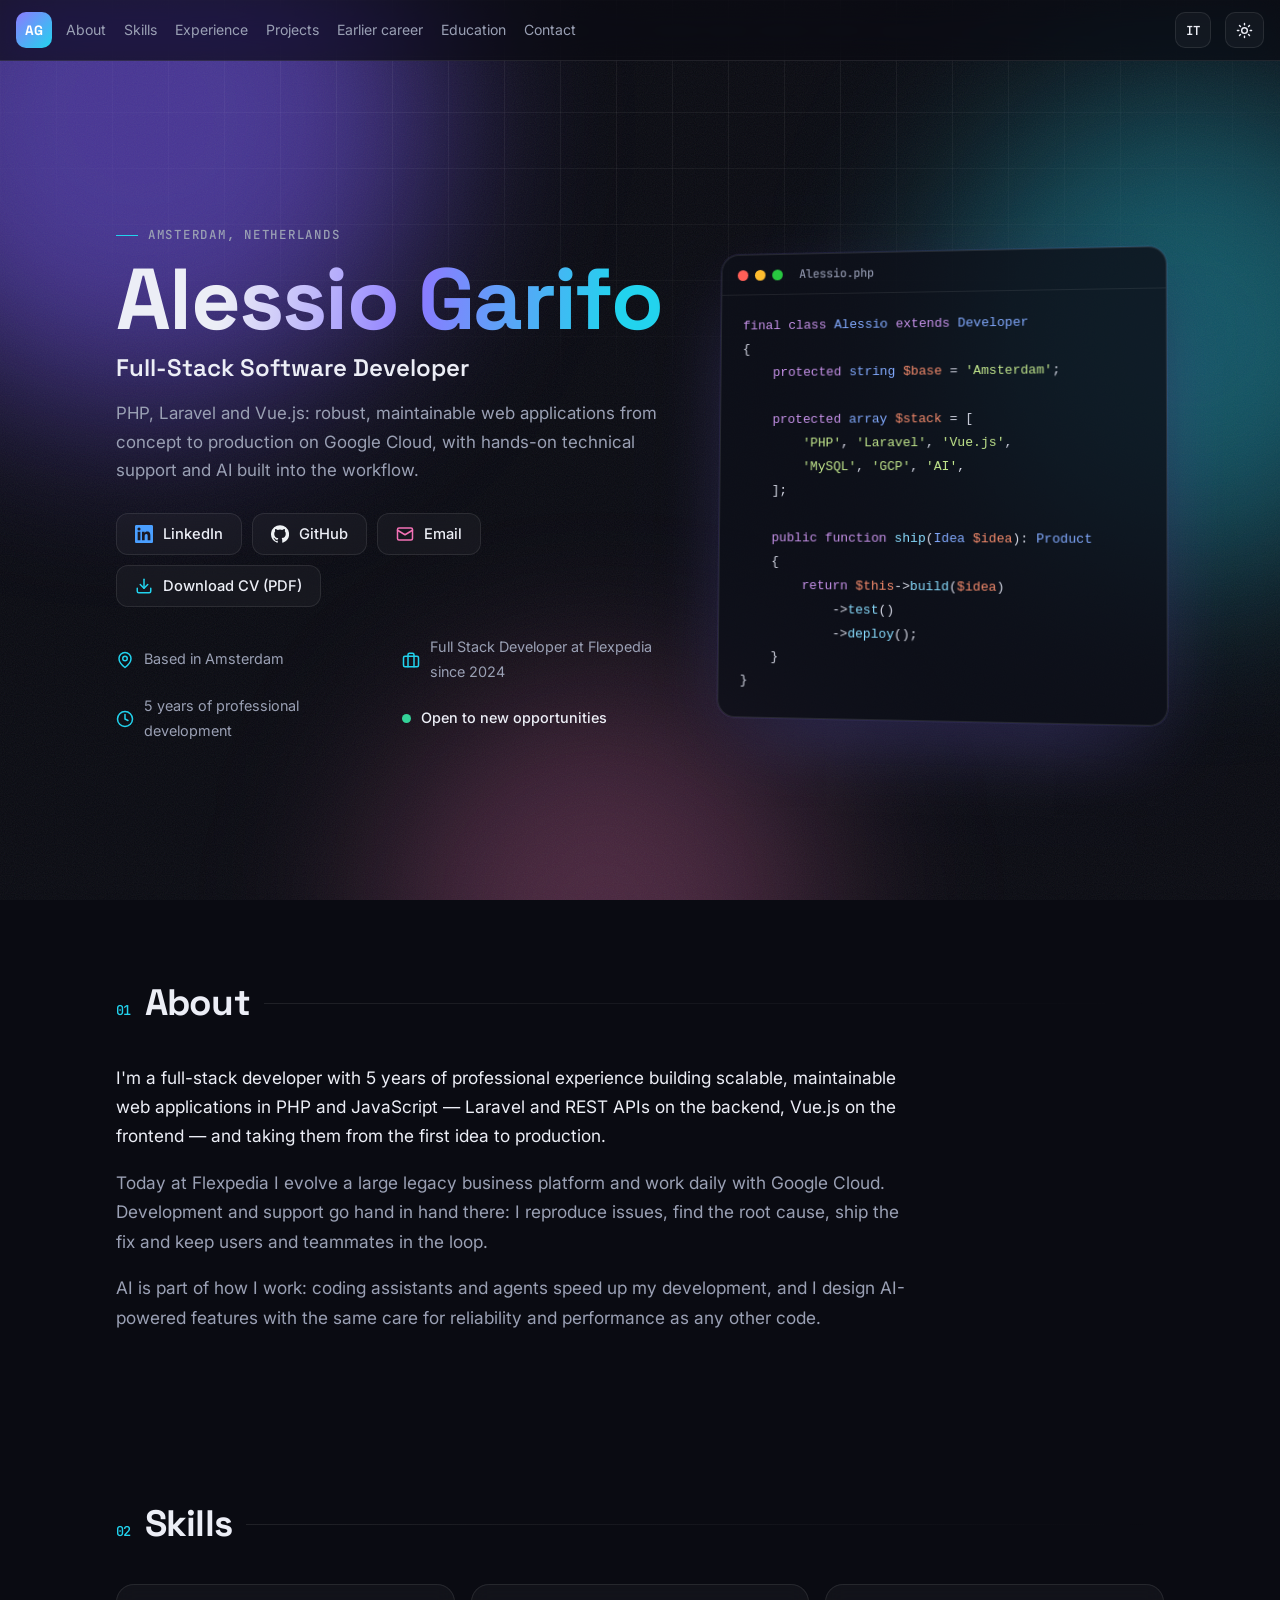
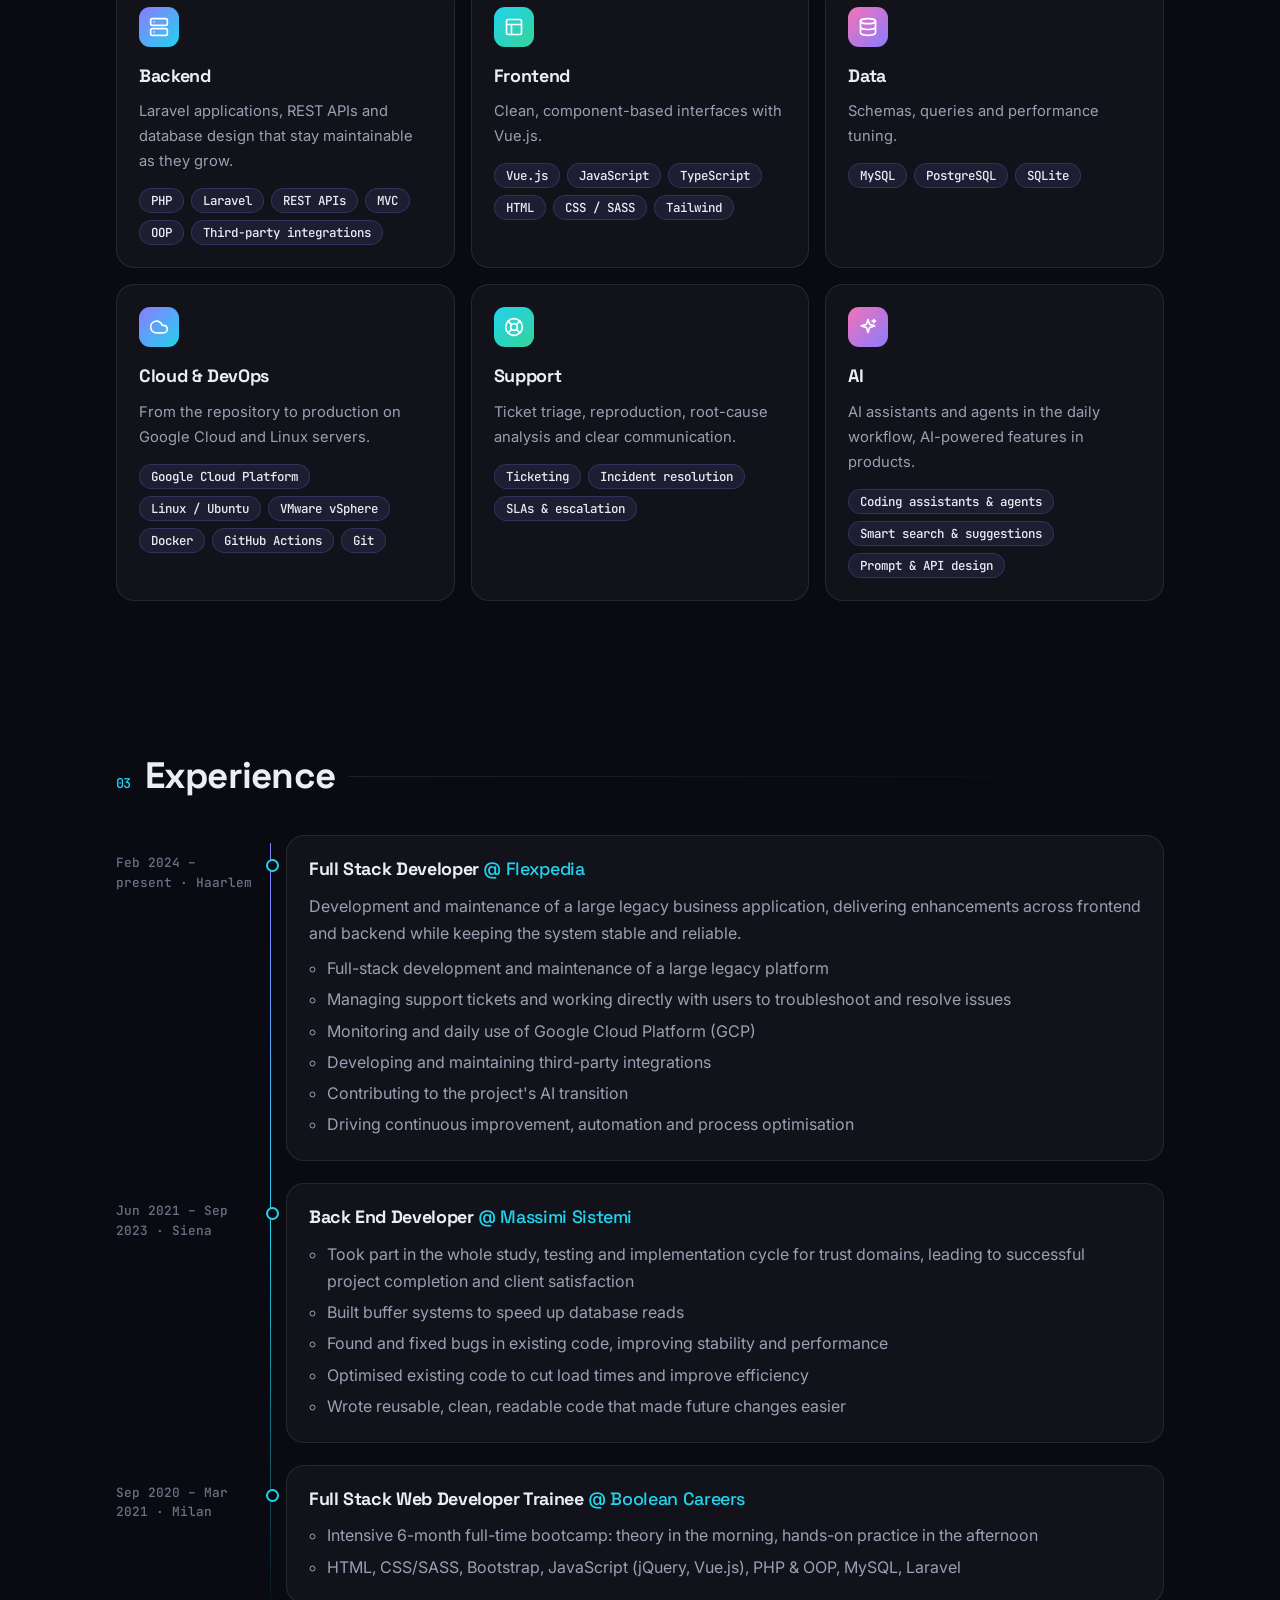
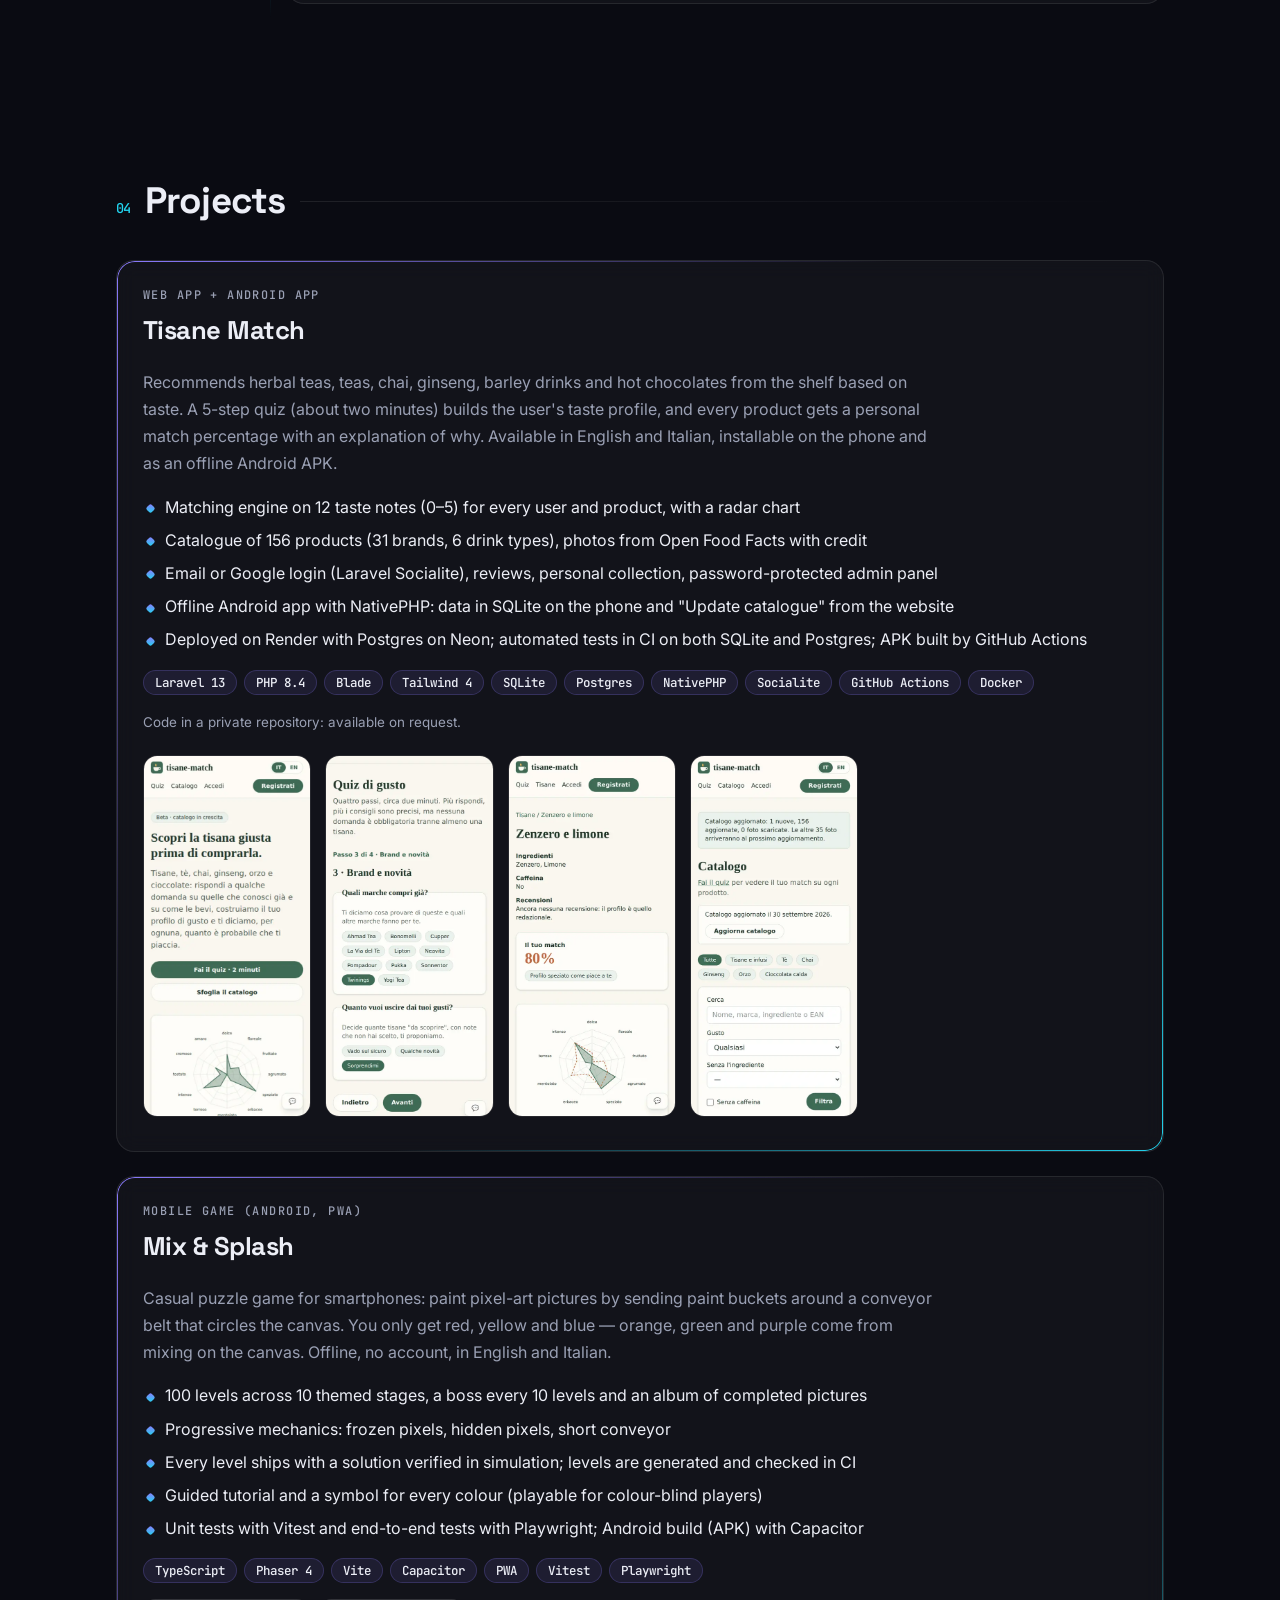
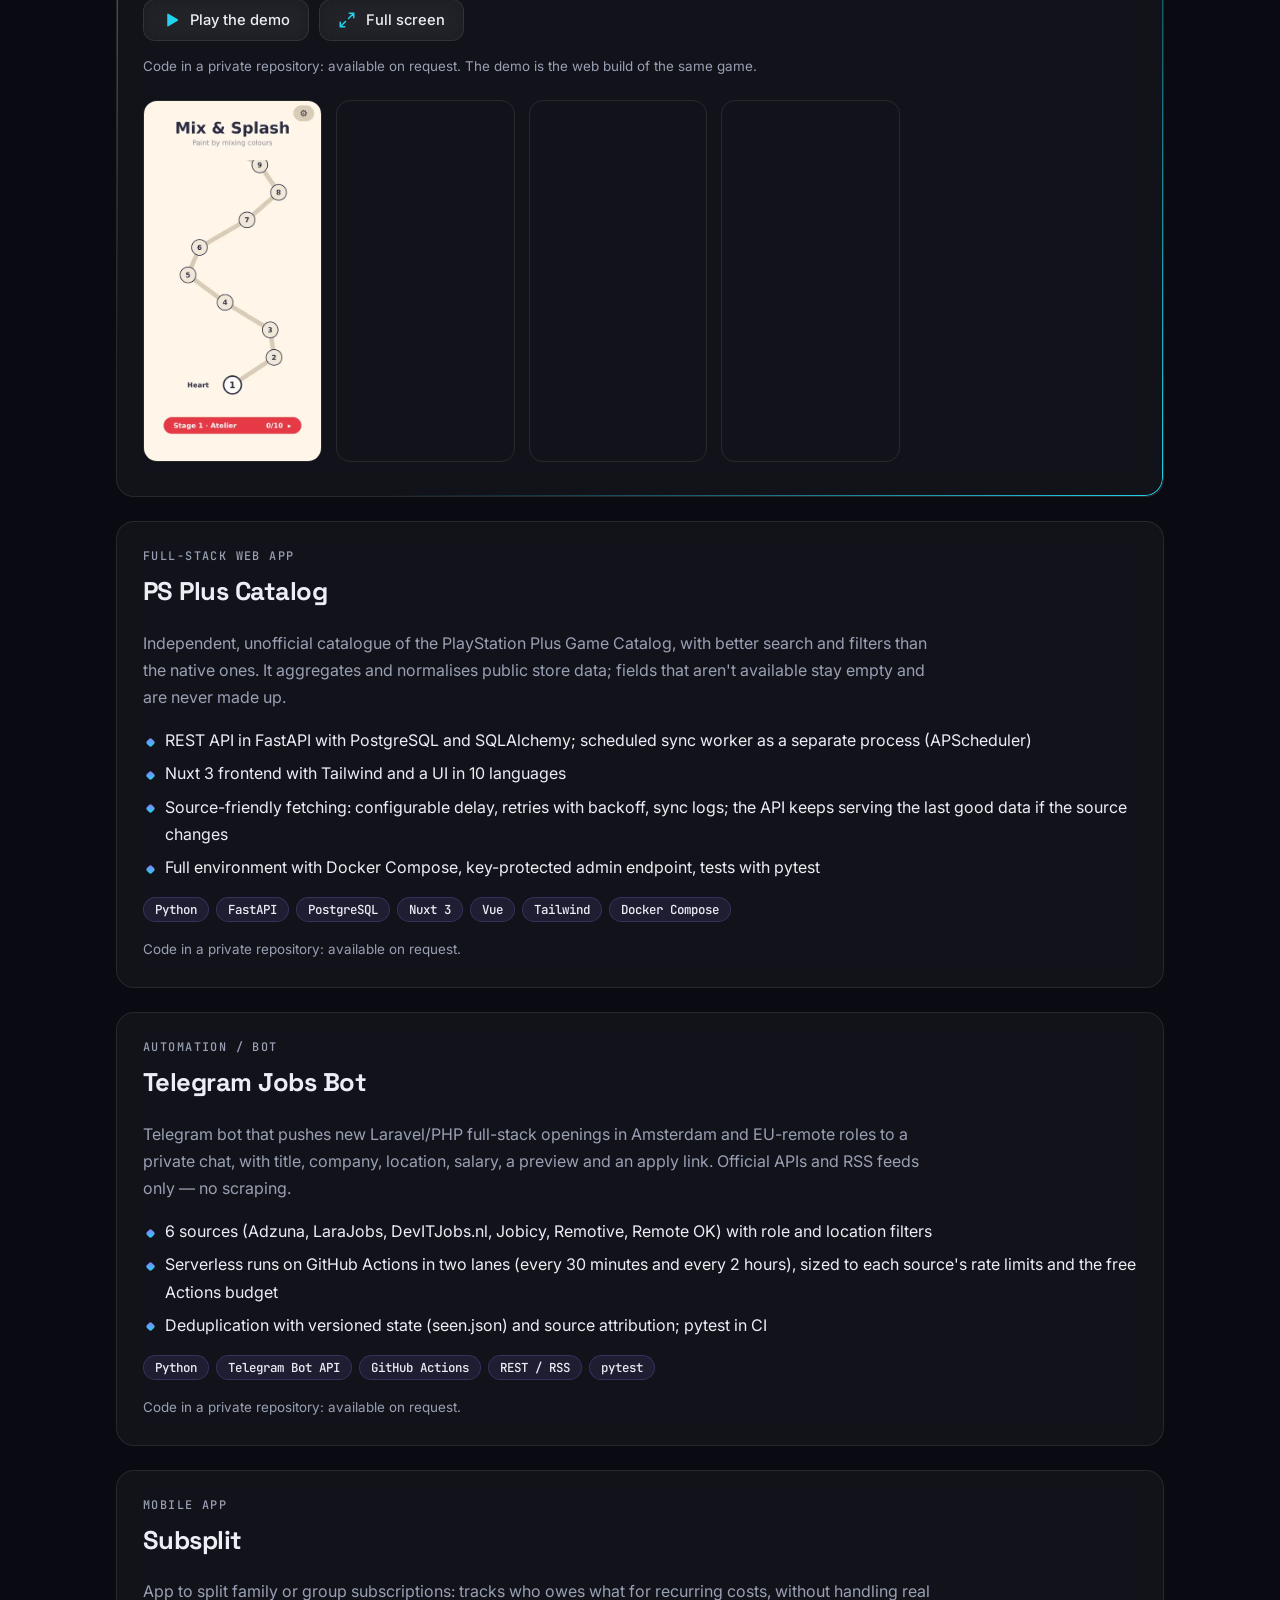
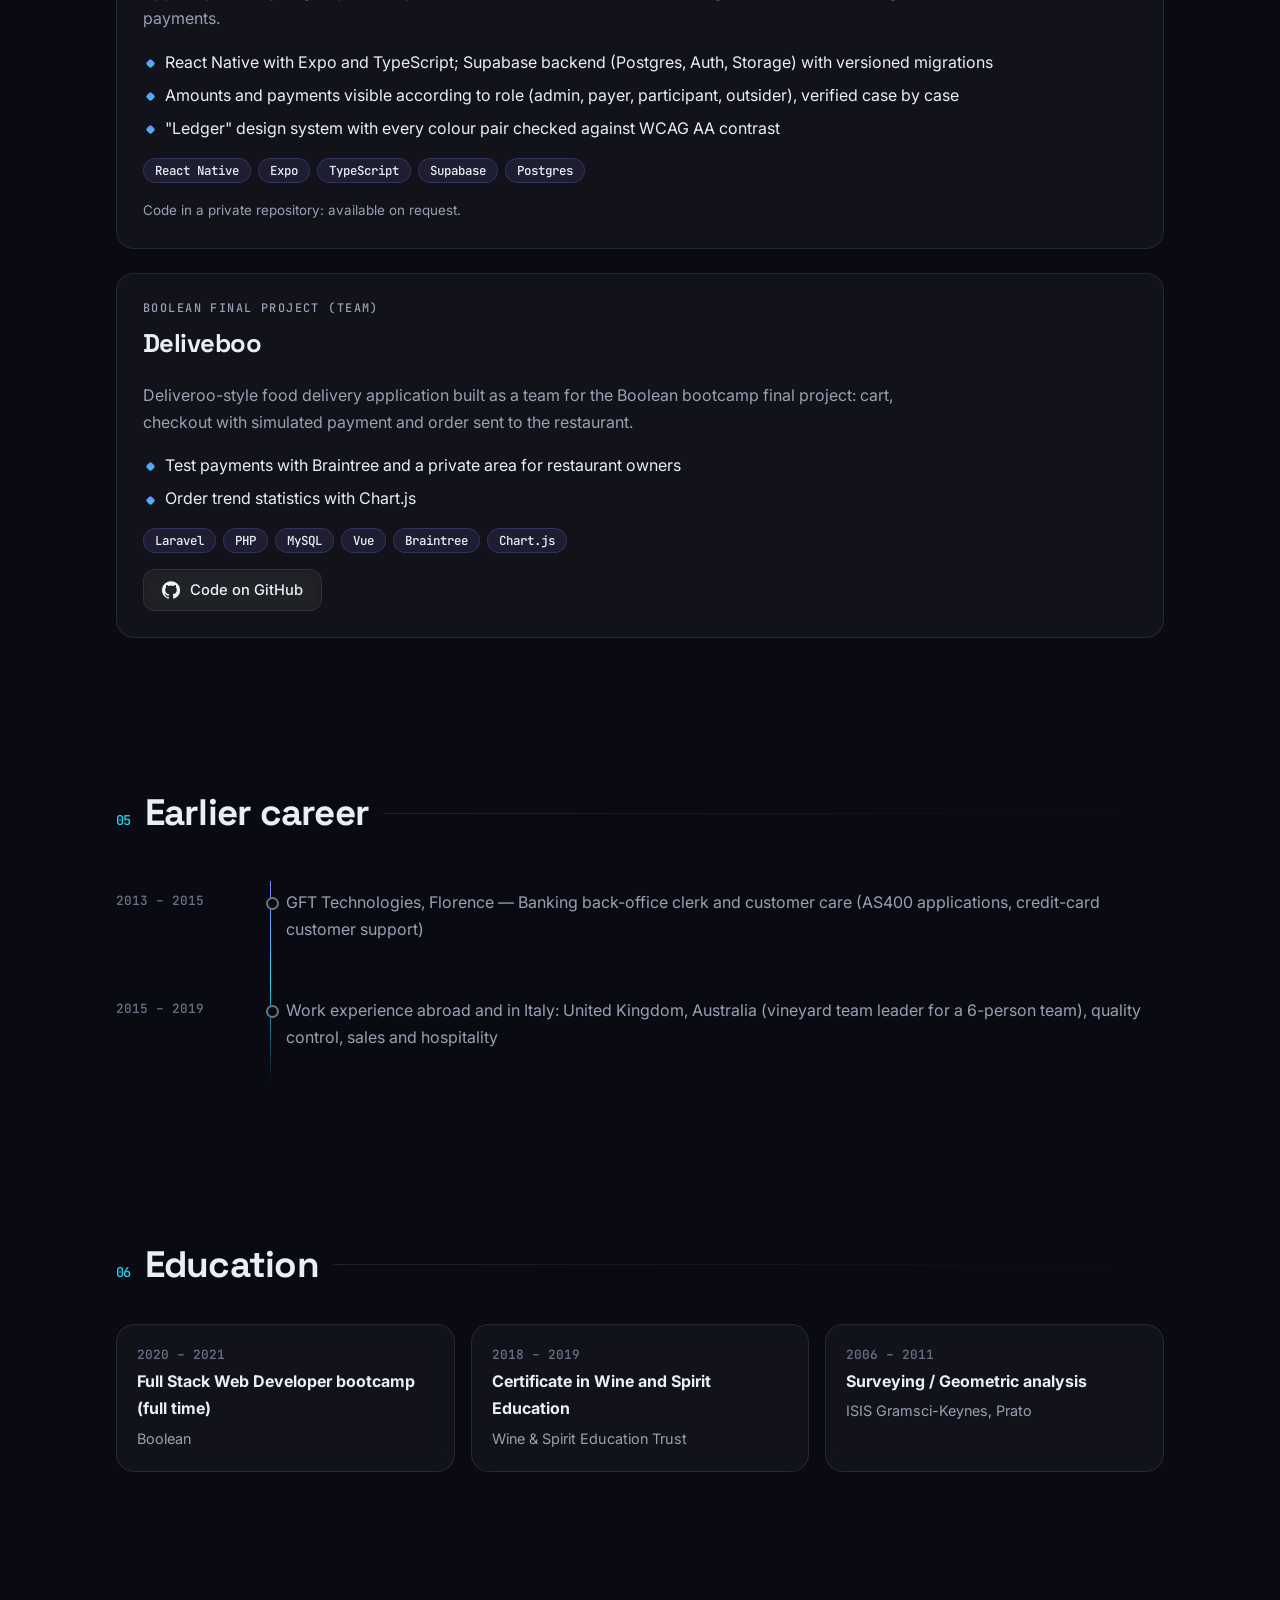
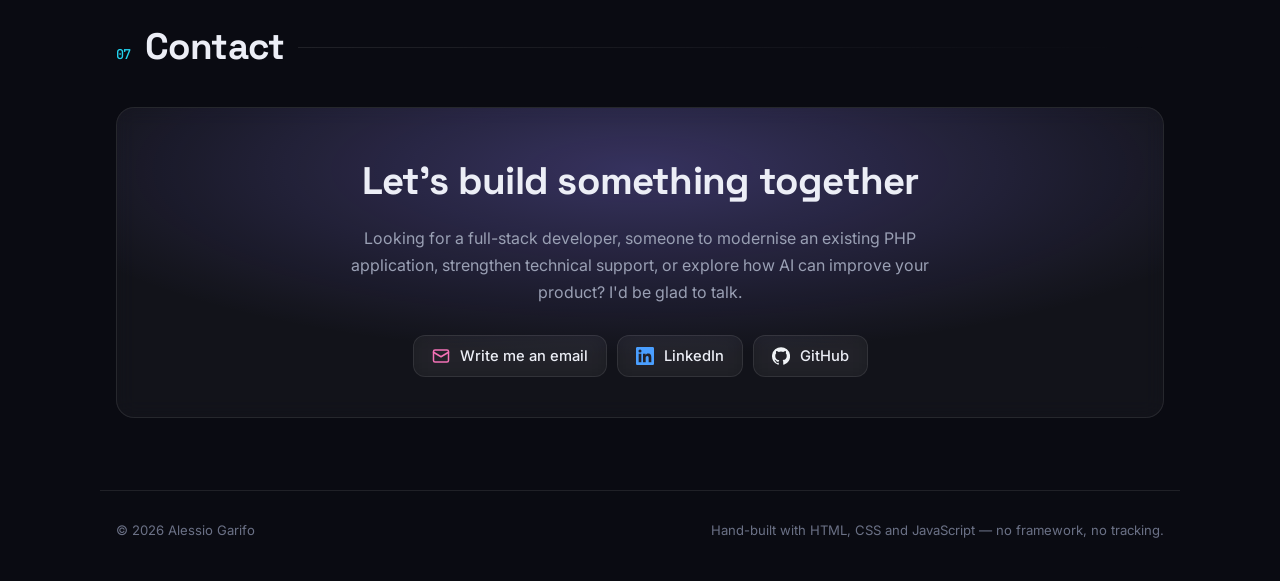
==== commit 01d1da19: "Redesign portfolio: aurora background, uniform buttons, richer content Dark-first look with drifting" ====
--- a/index.html
+++ b/index.html
@@ -1,5 +1,5 @@
 <!doctype html>
-<html lang="en">
+<html lang="en" data-theme="dark">
 <head>
 <meta charset="utf-8">
 <meta name="viewport" content="width=device-width, initial-scale=1">
@@ -9,30 +9,59 @@
 <meta property="og:title" content="Alessio Garifo — Full-Stack Software Developer">
 <meta property="og:description" content="PHP, Laravel, Vue.js, Google Cloud. Projects, experience and a playable game demo.">
 <meta property="og:image" content="assets/projects/tisane-home-desktop.webp">
-<meta name="theme-color" content="#4f46e5">
-<link rel="icon" href="data:image/svg+xml,%3Csvg xmlns=%27http://www.w3.org/2000/svg%27 viewBox=%270 0 32 32%27%3E%3Crect width=%2732%27 height=%2732%27 rx=%278%27 fill=%27%234f46e5%27/%3E%3Ctext x=%2716%27 y=%2722%27 font-size=%2714%27 font-family=%27sans-serif%27 font-weight=%27700%27 fill=%27white%27 text-anchor=%27middle%27%3EAG%3C/text%3E%3C/svg%3E">
+<meta name="theme-color" content="#0a0b12">
+<link rel="icon" href="data:image/svg+xml,%3Csvg xmlns=%27http://www.w3.org/2000/svg%27 viewBox=%270 0 32 32%27%3E%3Cdefs%3E%3ClinearGradient id=%27g%27 x1=%270%27 y1=%270%27 x2=%271%27 y2=%271%27%3E%3Cstop stop-color=%27%238b7bff%27/%3E%3Cstop offset=%271%27 stop-color=%27%2322d3ee%27/%3E%3C/linearGradient%3E%3C/defs%3E%3Crect width=%2732%27 height=%2732%27 rx=%278%27 fill=%27url(%23g)%27/%3E%3Ctext x=%2716%27 y=%2722%27 font-size=%2714%27 font-family=%27sans-serif%27 font-weight=%27700%27 fill=%27white%27 text-anchor=%27middle%27%3EAG%3C/text%3E%3C/svg%3E">
+<link rel="preconnect" href="https://fonts.googleapis.com">
+<link rel="preconnect" href="https://fonts.gstatic.com" crossorigin>
+<link rel="stylesheet" href="https://fonts.googleapis.com/css2?family=Inter:wght@400;500;600&family=JetBrains+Mono:wght@400;500&family=Space+Grotesk:wght@500;600;700&display=swap">
 <link rel="stylesheet" href="styles.css">
+<script>try{var t=localStorage.getItem("theme");if(t)document.documentElement.dataset.theme=t}catch(e){}</script>
 </head>
 <body>
+<div class="bg" aria-hidden="true">
+  <span class="blob b1"></span><span class="blob b2"></span><span class="blob b3"></span>
+  <span class="grid"></span><span class="grain"></span>
+</div>
 <header class="nav">
-  <a class="brand" href="#top">AG</a>
+  <a class="brand" href="#top"><span>AG</span></a>
   <nav id="nav-links"></nav>
   <button id="lang" class="tbtn">IT</button>
-  <button id="theme" class="tbtn" aria-label="Theme">Theme</button>
+  <button id="theme" class="tbtn" aria-label="Theme"></button>
 </header>
 <main id="top">
   <section class="hero">
-    <p class="eyebrow" id="location"></p>
-    <h1 id="name"></h1>
-    <p class="role" id="role"></p>
-    <p class="tagline" id="tagline"></p>
-    <div class="cta" id="cta"></div>
-    <div class="stats" id="stats"></div>
+    <div class="hero-text">
+      <p class="eyebrow" id="location"></p>
+      <h1 id="name"></h1>
+      <p class="role" id="role"></p>
+      <p class="tagline" id="tagline"></p>
+      <div class="cta" id="cta"></div>
+      <ul class="facts" id="facts"></ul>
+    </div>
+    <figure class="code" aria-hidden="true">
+      <div class="code-bar"><i></i><i></i><i></i><span>Alessio.php</span></div>
+<pre><code><span class="k">final class</span> <span class="t">Alessio</span> <span class="k">extends</span> <span class="t">Developer</span>
+{
+    <span class="k">protected</span> <span class="t">string</span> <span class="v">$base</span> = <span class="s">'Amsterdam'</span>;
+
+    <span class="k">protected</span> <span class="t">array</span> <span class="v">$stack</span> = [
+        <span class="s">'PHP'</span>, <span class="s">'Laravel'</span>, <span class="s">'Vue.js'</span>,
+        <span class="s">'MySQL'</span>, <span class="s">'GCP'</span>, <span class="s">'AI'</span>,
+    ];
+
+    <span class="k">public function</span> <span class="f">ship</span>(<span class="t">Idea</span> <span class="v">$idea</span>): <span class="t">Product</span>
+    {
+        <span class="k">return</span> <span class="v">$this</span>-&gt;<span class="f">build</span>(<span class="v">$idea</span>)
+            -&gt;<span class="f">test</span>()
+            -&gt;<span class="f">deploy</span>();
+    }
+}</code></pre>
+    </figure>
   </section>
   <div id="sections"></div>
 </main>
-<dialog id="lb" aria-label="Anteprima immagine"><img id="lb-img" alt=""></dialog>
-<footer><span id="footer"></span></footer>
+<dialog id="lb" aria-label="Image preview"><img id="lb-img" alt=""></dialog>
+<footer><span id="footer"></span><span id="built"></span></footer>
 <script src="content.js"></script>
 <script src="app.js"></script>
 </body>
--- a/styles.css
+++ b/styles.css
@@ -1,51 +1,171 @@
-:root{--bg:#fafaf7;--fg:#16181d;--mut:#5d6470;--card:#fff;--line:#e4e4de;--acc:#4f46e5;--acc2:#7c3aed}
-@media(prefers-color-scheme:dark){:root:not([data-theme=light]){--bg:#0e1015;--fg:#eceef3;--mut:#9aa1b0;--card:#161922;--line:#262a36;--acc:#8b87ff;--acc2:#b794ff}}
-:root[data-theme=dark]{--bg:#0e1015;--fg:#eceef3;--mut:#9aa1b0;--card:#161922;--line:#262a36;--acc:#8b87ff;--acc2:#b794ff}
-*{box-sizing:border-box}html{scroll-behavior:smooth}
-body{margin:0;background:var(--bg);color:var(--fg);font:16px/1.65 system-ui,-apple-system,Segoe UI,Roboto,sans-serif}
-a{color:var(--acc)}
-.nav{position:sticky;top:0;z-index:5;display:flex;align-items:center;gap:16px;padding:12px 16px;background:color-mix(in srgb,var(--bg) 85%,transparent);backdrop-filter:blur(8px);border-bottom:1px solid var(--line)}
-.brand{font-weight:800;text-decoration:none;color:var(--fg);letter-spacing:.05em}
-.nav nav{display:flex;gap:16px;overflow-x:auto;flex:1;min-width:0;white-space:nowrap;scrollbar-width:none}
-.nav nav a{color:var(--mut);text-decoration:none;font-size:.9rem}.nav nav a:hover{color:var(--fg)}
-#theme,#lang{font:inherit;font-size:.8rem;padding:0 10px;width:auto;background:none;border:1px solid var(--line);color:var(--fg);border-radius:8px;min-width:36px;height:36px;cursor:pointer}
-main,footer{max-width:900px;margin:0 auto;padding:0 16px}
-.hero{padding:72px 0 48px}
-.eyebrow{color:var(--mut);margin:0;text-transform:uppercase;letter-spacing:.12em;font-size:.8rem}
-h1{font-size:clamp(2.4rem,8vw,4.5rem);line-height:1.05;margin:8px 0;background:linear-gradient(90deg,var(--acc),var(--acc2));-webkit-background-clip:text;background-clip:text;color:transparent}
-.role{font-size:1.4rem;font-weight:600;margin:0}.tagline{color:var(--mut);max-width:60ch;font-size:1.1rem}
-.cta{display:flex;flex-wrap:wrap;gap:10px;margin-top:24px}
-.btn{font:inherit;font-size:.95rem;padding:10px 18px;border-radius:10px;border:1px solid var(--line);background:var(--card);color:var(--fg);text-decoration:none;cursor:pointer}
-.btn.primary{background:var(--acc);border-color:var(--acc);color:#fff}
-.stats{display:flex;flex-wrap:wrap;gap:32px;margin-top:32px}.stats b{display:block;font-size:1.8rem}.stats span{color:var(--mut);font-size:.85rem}
-section{padding:40px 0;border-top:1px solid var(--line)}
-h2{font-size:1.6rem;margin:0 0 20px}h3{margin:0 0 8px;font-size:1.05rem}
-.reveal{opacity:0;transform:translateY(16px);transition:.5s}.reveal.in{opacity:1;transform:none}
-.skills{display:grid;grid-template-columns:repeat(auto-fit,minmax(240px,1fr));gap:24px}
-.chips{list-style:none;display:flex;flex-wrap:wrap;gap:8px;padding:0;margin:0}
-.chips li{padding:4px 12px;border-radius:99px;background:var(--card);border:1px solid var(--line);font-size:.88rem}
-.timeline{list-style:none;padding:0;margin:0}.timeline>li{display:grid;grid-template-columns:140px 1fr;gap:16px;padding:0 0 28px}
-.timeline p{margin:0 0 8px}.timeline ul{margin:0;padding-left:18px}.when{color:var(--mut);font-size:.9rem}
-.cards{display:grid;grid-template-columns:repeat(auto-fit,minmax(260px,1fr));gap:16px}
-.card{background:var(--card);border:1px solid var(--line);border-radius:14px;padding:20px}
-.card .links{margin-top:12px;display:flex;gap:12px}
-.plain{list-style:none;padding:0;margin:0}.plain li{padding:6px 0}.plain span{color:var(--mut)}
-footer{padding:32px 16px;color:var(--mut);font-size:.85rem;border-top:1px solid var(--line)}
-.projects{display:grid;gap:28px}
-.project{background:var(--card);border:1px solid var(--line);border-radius:18px;padding:24px;display:grid;gap:20px}
-.project.featured{border-color:var(--acc)}
-.project h3{font-size:1.4rem;margin:0 0 8px}.kind{margin:0 0 4px;color:var(--acc);font-size:.8rem;text-transform:uppercase;letter-spacing:.1em;font-weight:600}
-.ptext>ul:not(.chips){padding-left:18px;margin:12px 0}.ptext li{margin:3px 0}
-.ptext .chips{margin:14px 0}.actions{display:flex;flex-wrap:wrap;gap:10px;margin-top:6px}
-.note{color:var(--mut);font-size:.85rem;margin:12px 0 0}
-.shots{display:flex;gap:12px;overflow-x:auto;padding-bottom:6px;scroll-snap-type:x proximity}
-.shot{flex:0 0 auto;scroll-snap-align:start;padding:0;border:1px solid var(--line);border-radius:12px;background:none;cursor:zoom-in;overflow:hidden}
-.shot img{display:block;height:340px;width:auto}
-.demo-slot:empty{display:none}.phone{width:min(100%,360px);aspect-ratio:9/17;margin:0 auto;border:8px solid #111;border-radius:30px;overflow:hidden;background:#fff6e9}
+/* Tokens ----------------------------------------------------------------- */
+:root,:root[data-theme=dark]{
+  --bg:#0a0b12;--bg2:#10121c;--fg:#eceef6;--mut:#9aa0b4;--dim:#6b7186;
+  --line:rgba(255,255,255,.09);--glass:rgba(255,255,255,.035);--glass-hi:rgba(255,255,255,.07);
+  --a1:#8b7bff;--a2:#22d3ee;--a3:#f472b6;
+  --b1:rgba(124,92,255,.55);--b2:rgba(34,211,238,.38);--b3:rgba(244,114,182,.28);
+  --grain:.07;--gridc:rgba(255,255,255,.05);--shadow:0 20px 60px -20px rgba(0,0,0,.6);
+  --code-bg:rgba(13,15,25,.82);--t-github:#f0f3f6;color-scheme:dark}
+:root[data-theme=light]{
+  --bg:#f6f6fb;--bg2:#ffffff;--fg:#14151f;--mut:#555b70;--dim:#7a8094;
+  --line:rgba(20,21,31,.1);--glass:rgba(255,255,255,.6);--glass-hi:rgba(255,255,255,.9);
+  --a1:#6246ea;--a2:#0891b2;--a3:#db2777;
+  --b1:rgba(124,92,255,.28);--b2:rgba(34,211,238,.26);--b3:rgba(244,114,182,.2);
+  --grain:.05;--gridc:rgba(20,21,31,.06);--shadow:0 20px 50px -24px rgba(40,40,80,.25);
+  --code-bg:rgba(18,20,32,.92);--t-github:#14151f;color-scheme:light}
+*{box-sizing:border-box}html{scroll-behavior:smooth;scroll-padding-top:72px}
+body{margin:0;background:var(--bg);color:var(--fg);font:16px/1.7 Inter,system-ui,-apple-system,Segoe UI,Roboto,sans-serif;-webkit-font-smoothing:antialiased;overflow-x:hidden}
+a{color:var(--a2)}
+h1,h2,h3{font-family:"Space Grotesk",Inter,system-ui,sans-serif;letter-spacing:-.02em}
+::selection{background:color-mix(in srgb,var(--a1) 40%,transparent)}
+
+/* Background: aurora blobs + grid + grain -------------------------------- */
+.bg{position:fixed;inset:0;z-index:-1;overflow:hidden;pointer-events:none}
+.blob{position:absolute;border-radius:50%;filter:blur(90px);will-change:transform}
+.b1{width:46vmax;height:46vmax;left:-12vmax;top:-14vmax;background:var(--b1);animation:drift1 26s ease-in-out infinite alternate}
+.b2{width:38vmax;height:38vmax;right:-12vmax;top:10vh;background:var(--b2);animation:drift2 32s ease-in-out infinite alternate}
+.b3{width:34vmax;height:34vmax;left:30vw;bottom:-18vmax;background:var(--b3);animation:drift3 38s ease-in-out infinite alternate}
+@keyframes drift1{to{transform:translate(14vw,10vh) scale(1.15)}}
+@keyframes drift2{to{transform:translate(-12vw,18vh) scale(.9)}}
+@keyframes drift3{to{transform:translate(-16vw,-14vh) scale(1.1)}}
+.grid{position:absolute;inset:0;background-image:linear-gradient(var(--gridc) 1px,transparent 1px),linear-gradient(90deg,var(--gridc) 1px,transparent 1px);background-size:56px 56px;
+  -webkit-mask-image:radial-gradient(ellipse 80% 60% at 50% 0%,#000 30%,transparent 75%);mask-image:radial-gradient(ellipse 80% 60% at 50% 0%,#000 30%,transparent 75%)}
+.grain{position:absolute;inset:-50%;opacity:var(--grain);background-image:url("data:image/svg+xml,%3Csvg xmlns='http://www.w3.org/2000/svg' width='160' height='160'%3E%3Cfilter id='n'%3E%3CfeTurbulence type='fractalNoise' baseFrequency='.9' numOctaves='3' stitchTiles='stitch'/%3E%3C/filter%3E%3Crect width='100%25' height='100%25' filter='url(%23n)'/%3E%3C/svg%3E")}
+
+/* Nav --------------------------------------------------------------------- */
+.nav{position:sticky;top:0;z-index:5;display:flex;align-items:center;gap:14px;padding:12px 16px;background:color-mix(in srgb,var(--bg) 70%,transparent);backdrop-filter:blur(14px) saturate(1.4);-webkit-backdrop-filter:blur(14px) saturate(1.4);border-bottom:1px solid var(--line)}
+.brand{text-decoration:none;display:grid;place-items:center;width:36px;height:36px;border-radius:10px;background:linear-gradient(135deg,var(--a1),var(--a2));color:#fff;font:700 .85rem "Space Grotesk",sans-serif;flex:none}
+.nav nav{display:flex;gap:18px;overflow-x:auto;flex:1;min-width:0;white-space:nowrap;scrollbar-width:none}
+.nav nav::-webkit-scrollbar{display:none}
+.nav nav a{color:var(--mut);text-decoration:none;font-size:.88rem;transition:color .2s}.nav nav a:hover{color:var(--fg)}
+.tbtn{flex:none;display:grid;place-items:center;min-width:36px;height:36px;padding:0 10px;border-radius:10px;border:1px solid var(--line);background:var(--glass);color:var(--fg);font:600 .78rem "JetBrains Mono",monospace;cursor:pointer;transition:border-color .2s,background .2s}
+.tbtn:hover{border-color:color-mix(in srgb,var(--a1) 60%,transparent);background:var(--glass-hi)}
+.tbtn svg{width:17px;height:17px}
+
+/* Layout ------------------------------------------------------------------ */
+main,footer{max-width:1080px;margin:0 auto;padding:0 16px}
+.glass{background:var(--glass);border:1px solid var(--line);border-radius:18px;backdrop-filter:blur(10px);-webkit-backdrop-filter:blur(10px)}
+
+/* Hero -------------------------------------------------------------------- */
+.hero{display:grid;grid-template-columns:1.1fr .9fr;gap:48px;align-items:center;min-height:calc(100vh - 61px);padding:64px 0 56px}
+.eyebrow{margin:0;color:var(--mut);font:500 .78rem "JetBrains Mono",monospace;letter-spacing:.14em;text-transform:uppercase}
+.eyebrow::before{content:"";display:inline-block;width:22px;height:1px;background:var(--a2);vertical-align:middle;margin-right:10px}
+h1{font-size:clamp(2.8rem,8vw,5.4rem);line-height:.98;margin:14px 0 10px;background:linear-gradient(100deg,var(--fg) 20%,var(--a1) 55%,var(--a2) 90%);-webkit-background-clip:text;background-clip:text;color:transparent}
+.role{font:600 clamp(1.15rem,2.6vw,1.5rem)/1.3 "Space Grotesk",sans-serif;margin:0}
+.tagline{color:var(--mut);max-width:56ch;font-size:1.06rem;margin:16px 0 0}
+.cta{display:flex;flex-wrap:wrap;gap:10px;margin-top:28px}
+.facts{list-style:none;padding:0;margin:28px 0 0;display:grid;grid-template-columns:repeat(2,minmax(0,1fr));gap:10px 22px;color:var(--mut);font-size:.9rem}
+.facts li{display:flex;align-items:center;gap:10px}
+.facts .ico{color:var(--a2)}
+.facts .live{color:var(--fg);font-weight:500}
+.dot{display:block;width:9px;height:9px;border-radius:50%;background:#34d399;box-shadow:0 0 0 0 rgba(52,211,153,.6);animation:pulse 2s infinite}
+@keyframes pulse{70%{box-shadow:0 0 0 8px rgba(52,211,153,0)}100%{box-shadow:0 0 0 0 rgba(52,211,153,0)}}
+
+/* Code card */
+.code{margin:0;border-radius:18px;background:var(--code-bg);border:1px solid rgba(255,255,255,.1);box-shadow:var(--shadow),0 0 0 1px rgba(139,123,255,.12),0 30px 80px -30px color-mix(in srgb,var(--a1) 55%,transparent);overflow:hidden;transform:perspective(1200px) rotateY(-6deg) rotateX(2deg);transition:transform .6s}
+.code:hover{transform:none}
+.code-bar{display:flex;align-items:center;gap:7px;padding:12px 16px;border-bottom:1px solid rgba(255,255,255,.08)}
+.code-bar i{width:11px;height:11px;border-radius:50%;background:#ff5f57}.code-bar i:nth-child(2){background:#febc2e}.code-bar i:nth-child(3){background:#28c840}
+.code-bar span{margin-left:10px;color:#8a90a6;font:500 .75rem "JetBrains Mono",monospace}
+.code pre{margin:0;padding:20px 22px 24px;overflow-x:auto;color:#d6d9e6;font:400 .82rem/1.75 "JetBrains Mono",ui-monospace,monospace}
+.code .k{color:#c792ea}.code .t{color:#82aaff}.code .v{color:#f78c6c}.code .s{color:#c3e88d}.code .f{color:#89ddff}
+
+/* Buttons: one style for all, the icon carries the brand colour ------------ */
+.btn{display:inline-flex;align-items:center;gap:10px;font:500 .92rem Inter,sans-serif;padding:11px 18px;border-radius:12px;border:1px solid var(--line);background:var(--glass);color:var(--fg);text-decoration:none;cursor:pointer;
+  backdrop-filter:blur(10px);-webkit-backdrop-filter:blur(10px);transition:transform .2s,border-color .2s,background .2s,box-shadow .2s}
+.btn:hover{transform:translateY(-2px);background:var(--glass-hi);border-color:color-mix(in srgb,var(--a1) 55%,transparent);box-shadow:0 10px 30px -12px color-mix(in srgb,var(--a1) 70%,transparent)}
+.btn:focus-visible,.tbtn:focus-visible,.shot:focus-visible{outline:2px solid var(--a2);outline-offset:2px}
+.ico{display:inline-grid;place-items:center;flex:none}.ico svg{width:18px;height:18px}
+.t-linkedin{color:#0a66c2}:root[data-theme=dark] .t-linkedin{color:#4a9fff}
+.t-github{color:var(--t-github)}.t-mail{color:var(--a3)}.t-accent{color:var(--a2)}.t-android{color:#3ddc84}
+
+/* Sections ---------------------------------------------------------------- */
+section{padding:72px 0}
+h2{display:flex;align-items:baseline;gap:14px;font-size:clamp(1.7rem,4vw,2.3rem);margin:0 0 28px}
+h2 .num{font:500 .85rem "JetBrains Mono",monospace;color:var(--a2)}
+h2::after{content:"";flex:1;height:1px;align-self:center;background:linear-gradient(90deg,var(--line),transparent)}
+h3{margin:0 0 8px;font-size:1.12rem}
+.reveal{opacity:0;transform:translateY(18px);transition:opacity .6s,transform .6s}.reveal.in{opacity:1;transform:none}
+
+.about{max-width:72ch;font-size:1.08rem;color:var(--mut)}.about p:first-child{color:var(--fg)}
+
+.bento{display:grid;grid-template-columns:repeat(3,1fr);gap:16px}
+.tile{padding:22px;transition:border-color .25s,transform .25s}
+.tile:hover{border-color:color-mix(in srgb,var(--a1) 45%,transparent);transform:translateY(-3px)}
+.tile p{color:var(--mut);font-size:.92rem;margin:0 0 14px}
+.tile-ico{width:40px;height:40px;border-radius:11px;margin-bottom:14px;color:#fff;background:linear-gradient(135deg,var(--a1),var(--a2))}
+.tile:nth-child(3n+2) .tile-ico{background:linear-gradient(135deg,var(--a2),#34d399)}
+.tile:nth-child(3n) .tile-ico{background:linear-gradient(135deg,var(--a3),var(--a1))}
+.tile-ico svg{width:20px;height:20px}
+
+.chips{list-style:none;display:flex;flex-wrap:wrap;gap:7px;padding:0;margin:0}
+.chips li{padding:3px 11px;border-radius:99px;background:color-mix(in srgb,var(--a1) 10%,transparent);border:1px solid color-mix(in srgb,var(--a1) 22%,transparent);font:500 .78rem "JetBrains Mono",monospace;color:var(--fg)}
+
+.timeline{list-style:none;padding:0;margin:0;position:relative}
+.timeline::before{content:"";position:absolute;left:154px;top:8px;bottom:8px;width:1px;background:linear-gradient(var(--a1),var(--a2),transparent)}
+.timeline>li{display:grid;grid-template-columns:140px 1fr;gap:30px;padding:0 0 22px;position:relative}
+.timeline>li::before{content:"";position:absolute;left:150px;top:24px;width:9px;height:9px;border-radius:50%;background:var(--bg);border:2px solid var(--a2)}
+.when{color:var(--dim);font:500 .8rem/1.5 "JetBrains Mono",monospace;padding-top:18px}
+.what{padding:18px 22px}.what p{margin:0 0 8px;color:var(--mut)}.what ul{margin:0;padding-left:18px;color:var(--mut)}.what li{margin:4px 0}
+.at{color:var(--a2);font-weight:500}
+.timeline.compact .what{padding:16px 0;color:var(--mut)}
+.timeline.compact>li::before{border-color:var(--dim)}
+
+.projects{display:grid;gap:24px}
+.project{padding:26px;display:grid;gap:22px;position:relative;overflow:hidden}
+.project.featured::before{content:"";position:absolute;inset:0;border-radius:inherit;padding:1px;background:linear-gradient(135deg,var(--a1),transparent 40%,transparent 60%,var(--a2));
+  -webkit-mask:linear-gradient(#000 0 0) content-box,linear-gradient(#000 0 0);-webkit-mask-composite:xor;mask-composite:exclude;pointer-events:none}
+.project h3{font-size:1.6rem;margin:0 0 8px}
+.kind{margin:0 0 6px;color:var(--a2);font:500 .74rem "JetBrains Mono",monospace;text-transform:uppercase;letter-spacing:.12em}
+.ptext>p{color:var(--mut);max-width:80ch}
+.ptext>ul:not(.chips){padding-left:0;margin:14px 0;list-style:none;display:grid;gap:6px}
+.ptext>ul:not(.chips) li{position:relative;padding-left:22px}
+.ptext>ul:not(.chips) li::before{content:"";position:absolute;left:4px;top:.72em;width:7px;height:7px;border-radius:2px;background:linear-gradient(135deg,var(--a1),var(--a2));transform:rotate(45deg)}
+.ptext .chips{margin:16px 0}
+.actions{display:flex;flex-wrap:wrap;gap:10px;margin-top:4px}
+.note{color:var(--dim);font-size:.84rem;margin:14px 0 0}
+.shots{display:flex;gap:14px;overflow-x:auto;padding-bottom:8px;scroll-snap-type:x proximity;scrollbar-width:thin}
+.shot{flex:0 0 auto;scroll-snap-align:start;padding:0;border:1px solid var(--line);border-radius:14px;background:none;cursor:zoom-in;overflow:hidden;transition:transform .25s,border-color .25s}
+.shot:hover{transform:translateY(-3px);border-color:color-mix(in srgb,var(--a2) 60%,transparent)}
+.shot img{display:block;height:360px;width:auto}
+.demo-slot:empty{display:none}
+.phone{width:min(100%,360px);aspect-ratio:9/17;margin:0 auto;border:9px solid #0d0e14;border-radius:34px;overflow:hidden;background:#fff6e9;box-shadow:0 0 0 1px rgba(255,255,255,.12),0 30px 70px -20px color-mix(in srgb,var(--a1) 60%,transparent)}
 .phone iframe{width:100%;height:100%;border:0}
-dialog{max-width:min(92vw,900px);max-height:92vh;padding:0;border:0;border-radius:12px;background:var(--card)}
-dialog::backdrop{background:rgba(0,0,0,.75)}#lb-img{display:block;max-width:100%;max-height:90vh;margin:auto;cursor:zoom-out}
-@media(min-width:900px){.project.featured{grid-template-columns:1fr}}
-@media(max-width:600px){.timeline>li{grid-template-columns:1fr;gap:4px}.hero{padding-top:48px}}
-@media(prefers-reduced-motion:reduce){.reveal{transition:none;opacity:1;transform:none}html{scroll-behavior:auto}}
-@media print{.nav,.cta,footer,.shots,.demo-slot,.actions{display:none}.reveal{opacity:1;transform:none}body{background:#fff;color:#000}h1{color:#000;-webkit-text-fill-color:#000}section{break-inside:avoid}}
+
+.edu{list-style:none;padding:0;margin:0;display:grid;grid-template-columns:repeat(3,1fr);gap:16px}
+.edu li{padding:20px;display:flex;flex-direction:column;gap:4px}.edu .when{padding:0}.edu span:last-child{color:var(--mut);font-size:.9rem}
+.plain{list-style:none;padding:0;margin:0}.plain li{padding:6px 0}
+
+.contact{padding:40px;text-align:center;position:relative;overflow:hidden}
+.contact::before{content:"";position:absolute;inset:-40% -10% auto;height:120%;background:radial-gradient(closest-side,color-mix(in srgb,var(--a1) 30%,transparent),transparent);z-index:-1}
+.contact h3{font-size:clamp(1.6rem,4vw,2.4rem);margin:0 0 12px}
+.contact p{color:var(--mut);max-width:60ch;margin:0 auto}.contact .cta{justify-content:center}
+
+footer{display:flex;flex-wrap:wrap;justify-content:space-between;gap:8px;padding:28px 16px 40px;color:var(--dim);font-size:.82rem;border-top:1px solid var(--line)}
+
+dialog{max-width:min(92vw,900px);max-height:92vh;padding:0;border:0;border-radius:14px;background:var(--bg2)}
+dialog::backdrop{background:rgba(5,6,10,.8);backdrop-filter:blur(4px)}
+#lb-img{display:block;max-width:100%;max-height:90vh;margin:auto;cursor:zoom-out}
+
+/* Responsive -------------------------------------------------------------- */
+@media(max-width:900px){
+  .hero{grid-template-columns:1fr;min-height:0;gap:40px;padding-top:48px}
+  .code{transform:none}
+  .bento{grid-template-columns:1fr 1fr}
+  .edu{grid-template-columns:1fr}}
+@media(max-width:600px){
+  .facts{grid-template-columns:1fr}
+  .bento{grid-template-columns:1fr}
+  .timeline::before{left:4px}.timeline>li{grid-template-columns:1fr;gap:6px;padding-left:24px}
+  .timeline>li::before{left:0;top:4px}.when{padding-top:0}
+  .shot img{height:300px}.project{padding:20px}.contact{padding:28px 20px}
+  .code pre{font-size:.74rem}
+  section{padding:56px 0}}
+@media(prefers-reduced-motion:reduce){.blob,.dot{animation:none}.reveal{transition:none;opacity:1;transform:none}html{scroll-behavior:auto}.code{transform:none}}
+@media print{
+  .bg,.nav,.cta,footer,.shots,.demo-slot,.actions,.code,#contact{display:none!important}
+  body{background:#fff;color:#000}.reveal{opacity:1;transform:none}
+  h1{color:#000;-webkit-text-fill-color:#000;background:none}
+  .glass{background:none;border:1px solid #ddd;backdrop-filter:none}
+  .hero{min-height:0;padding:0;display:block}section{padding:18px 0;break-inside:avoid}
+  .about,.tile p,.what p,.what ul,.ptext>p{color:#222}}
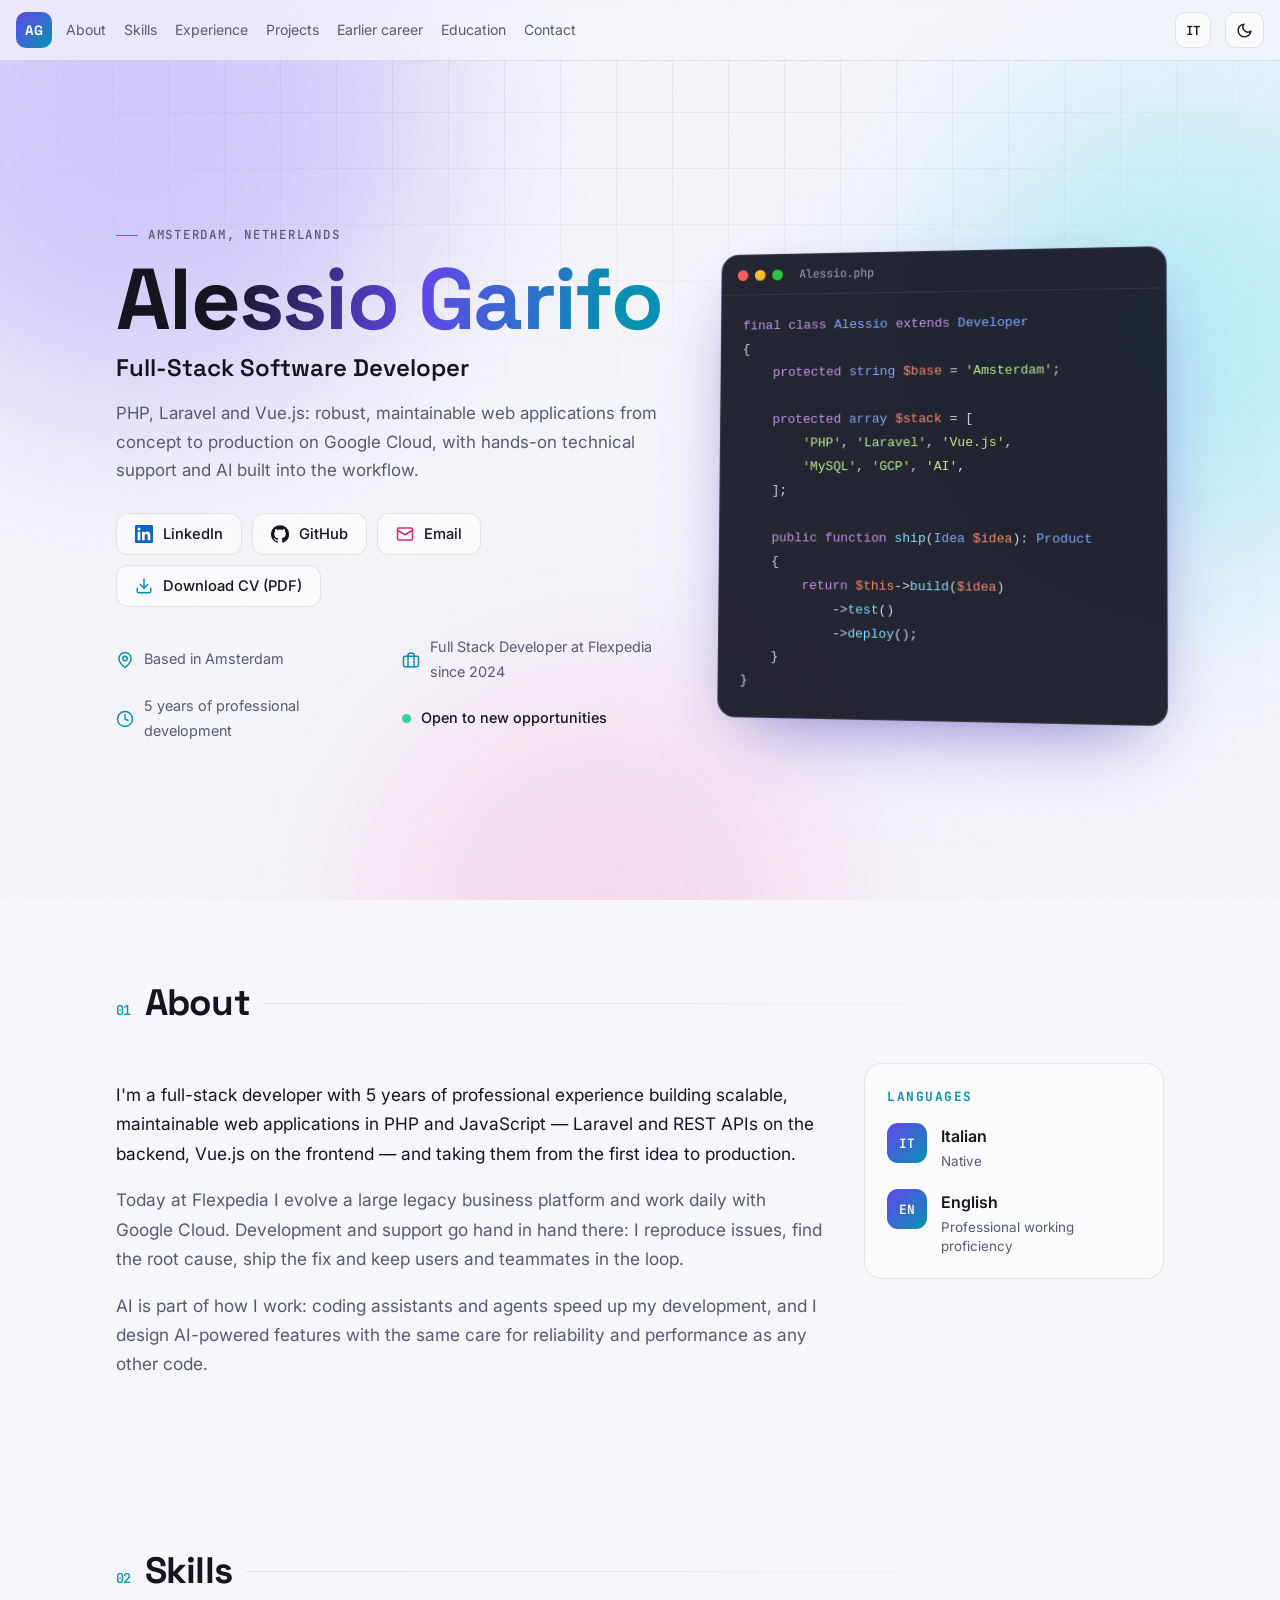
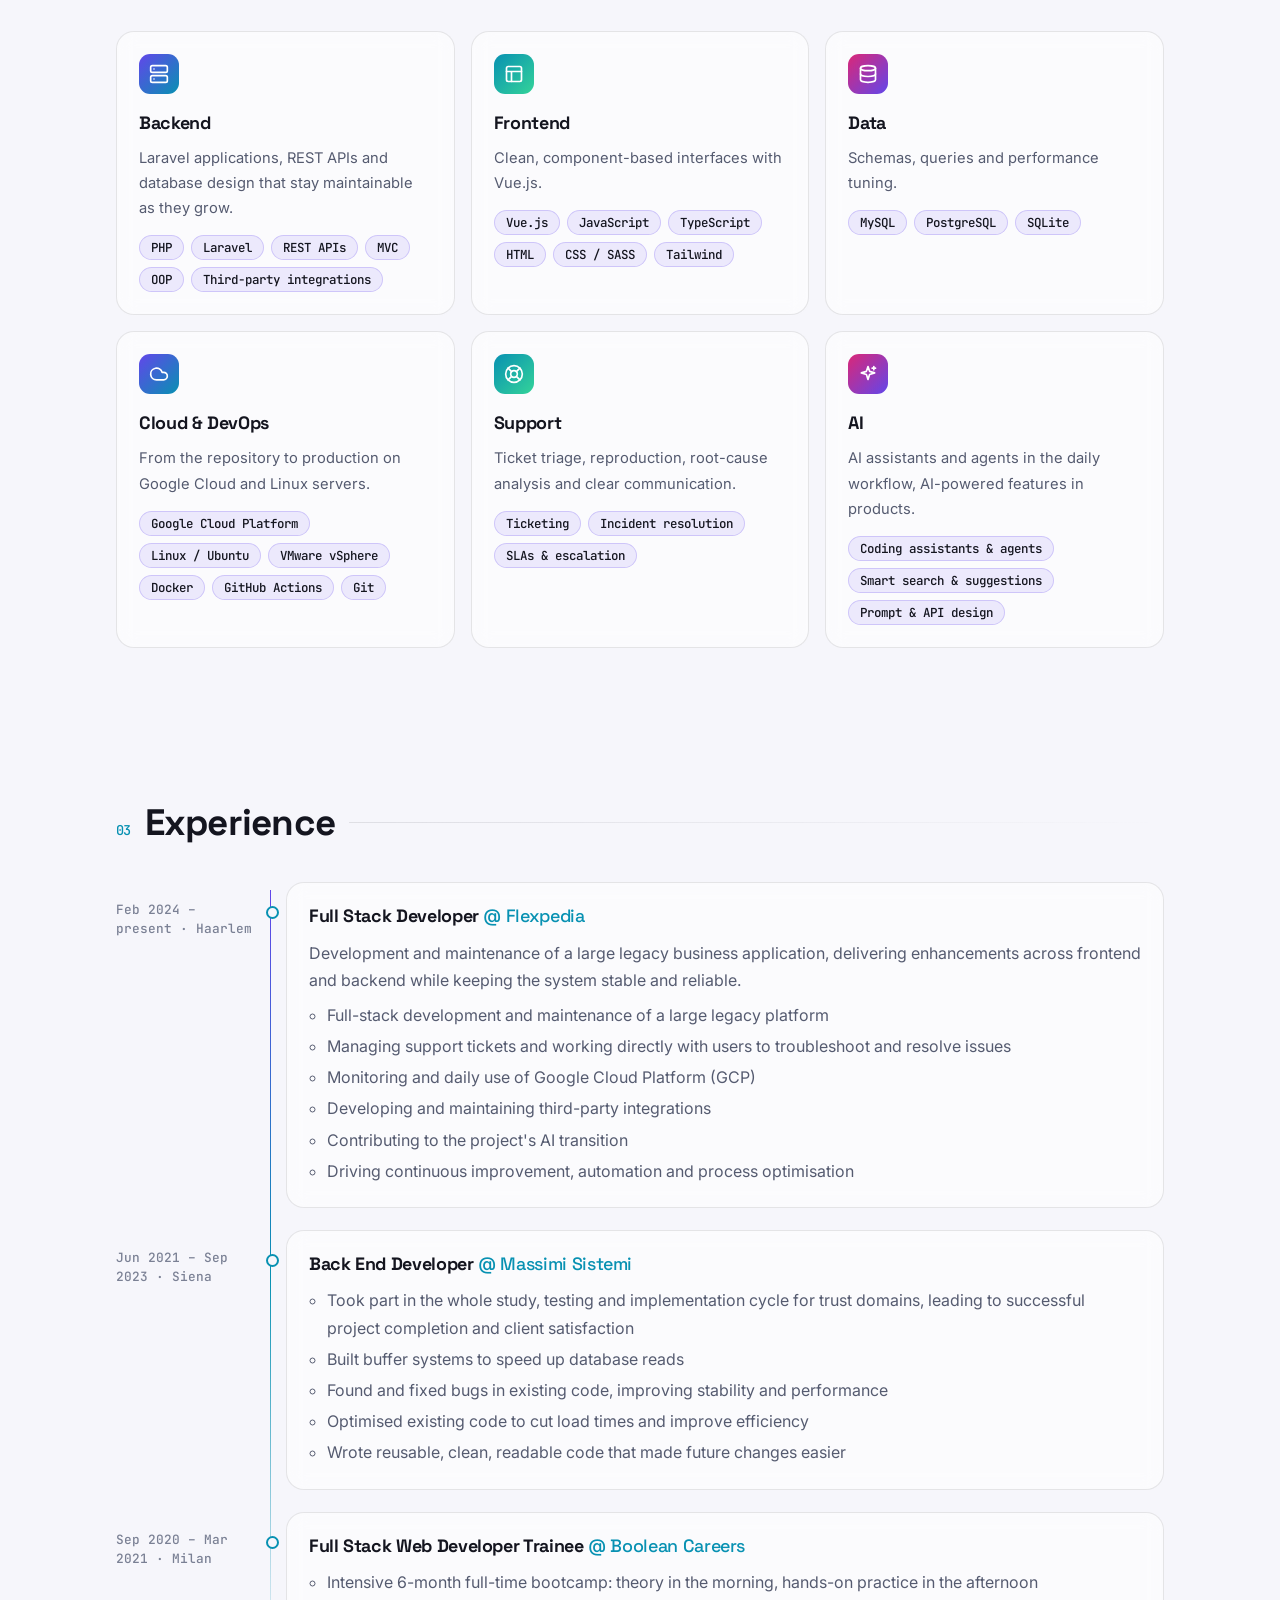
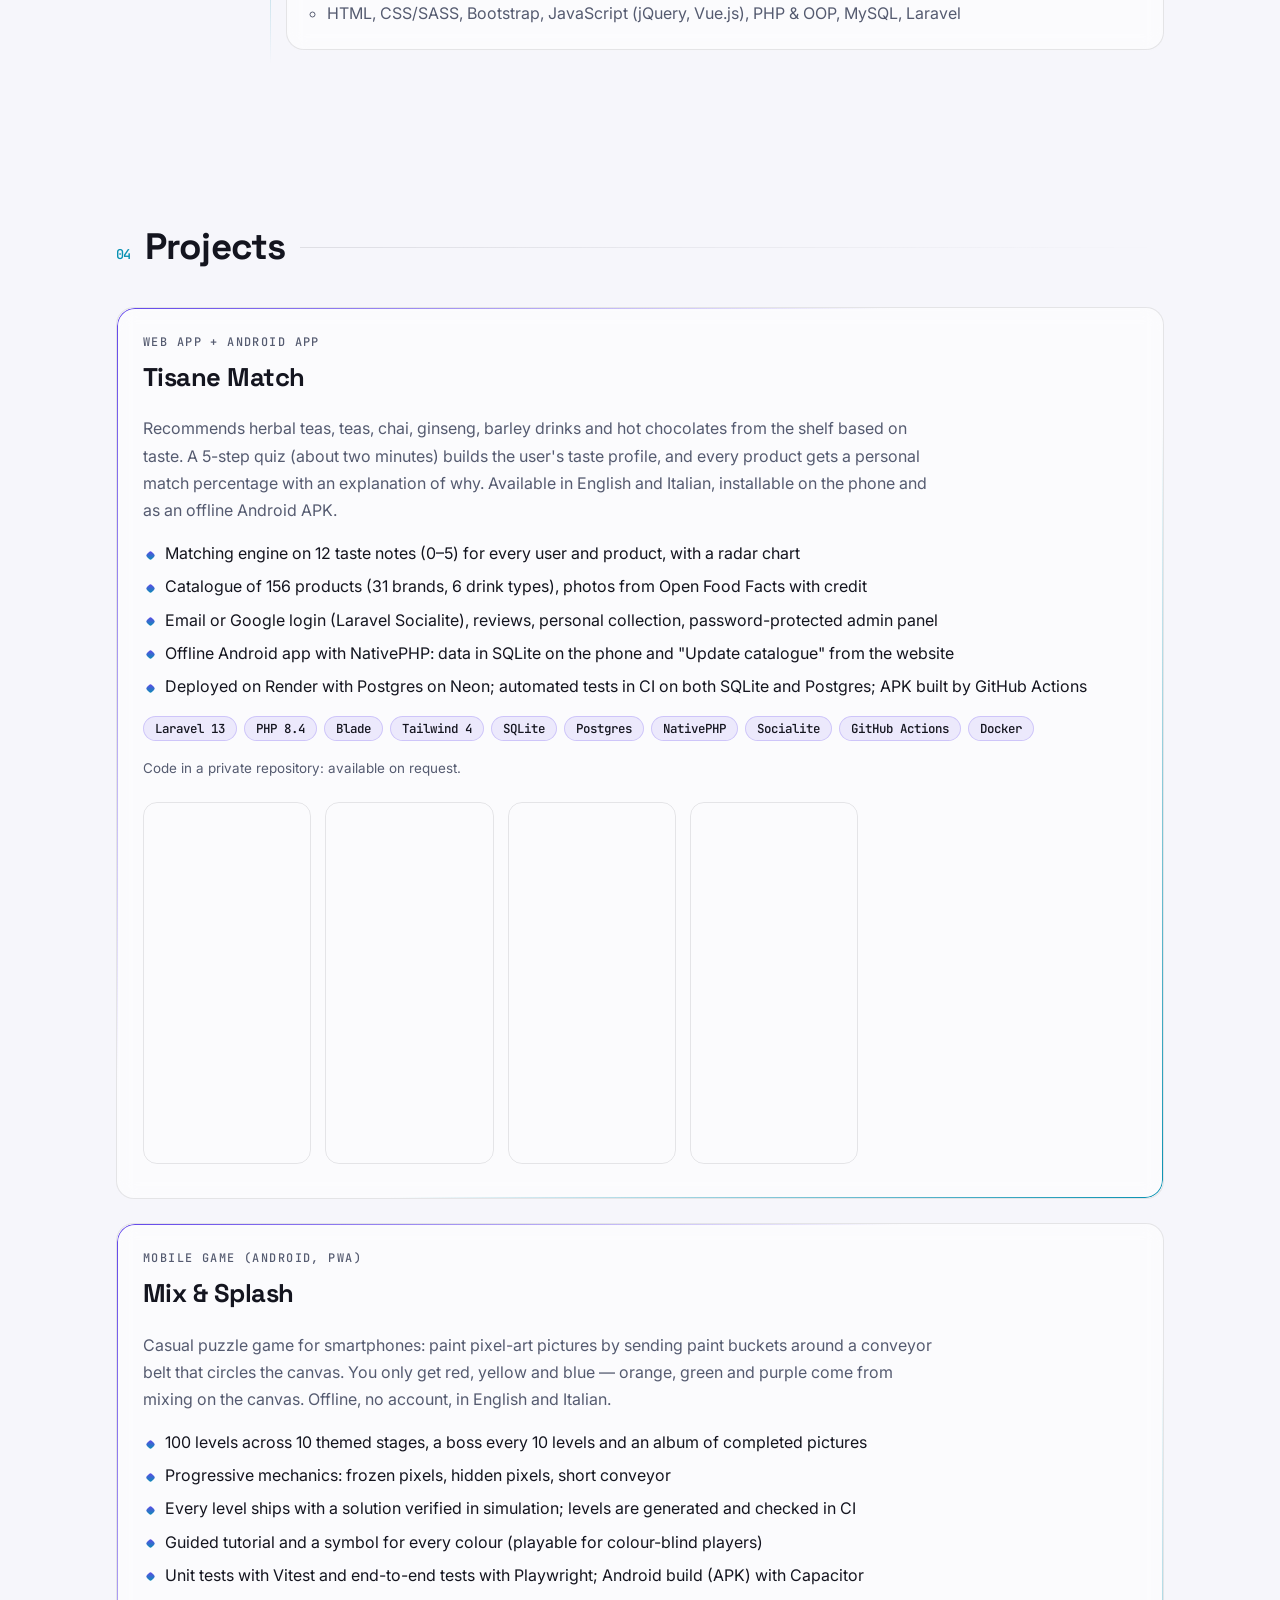
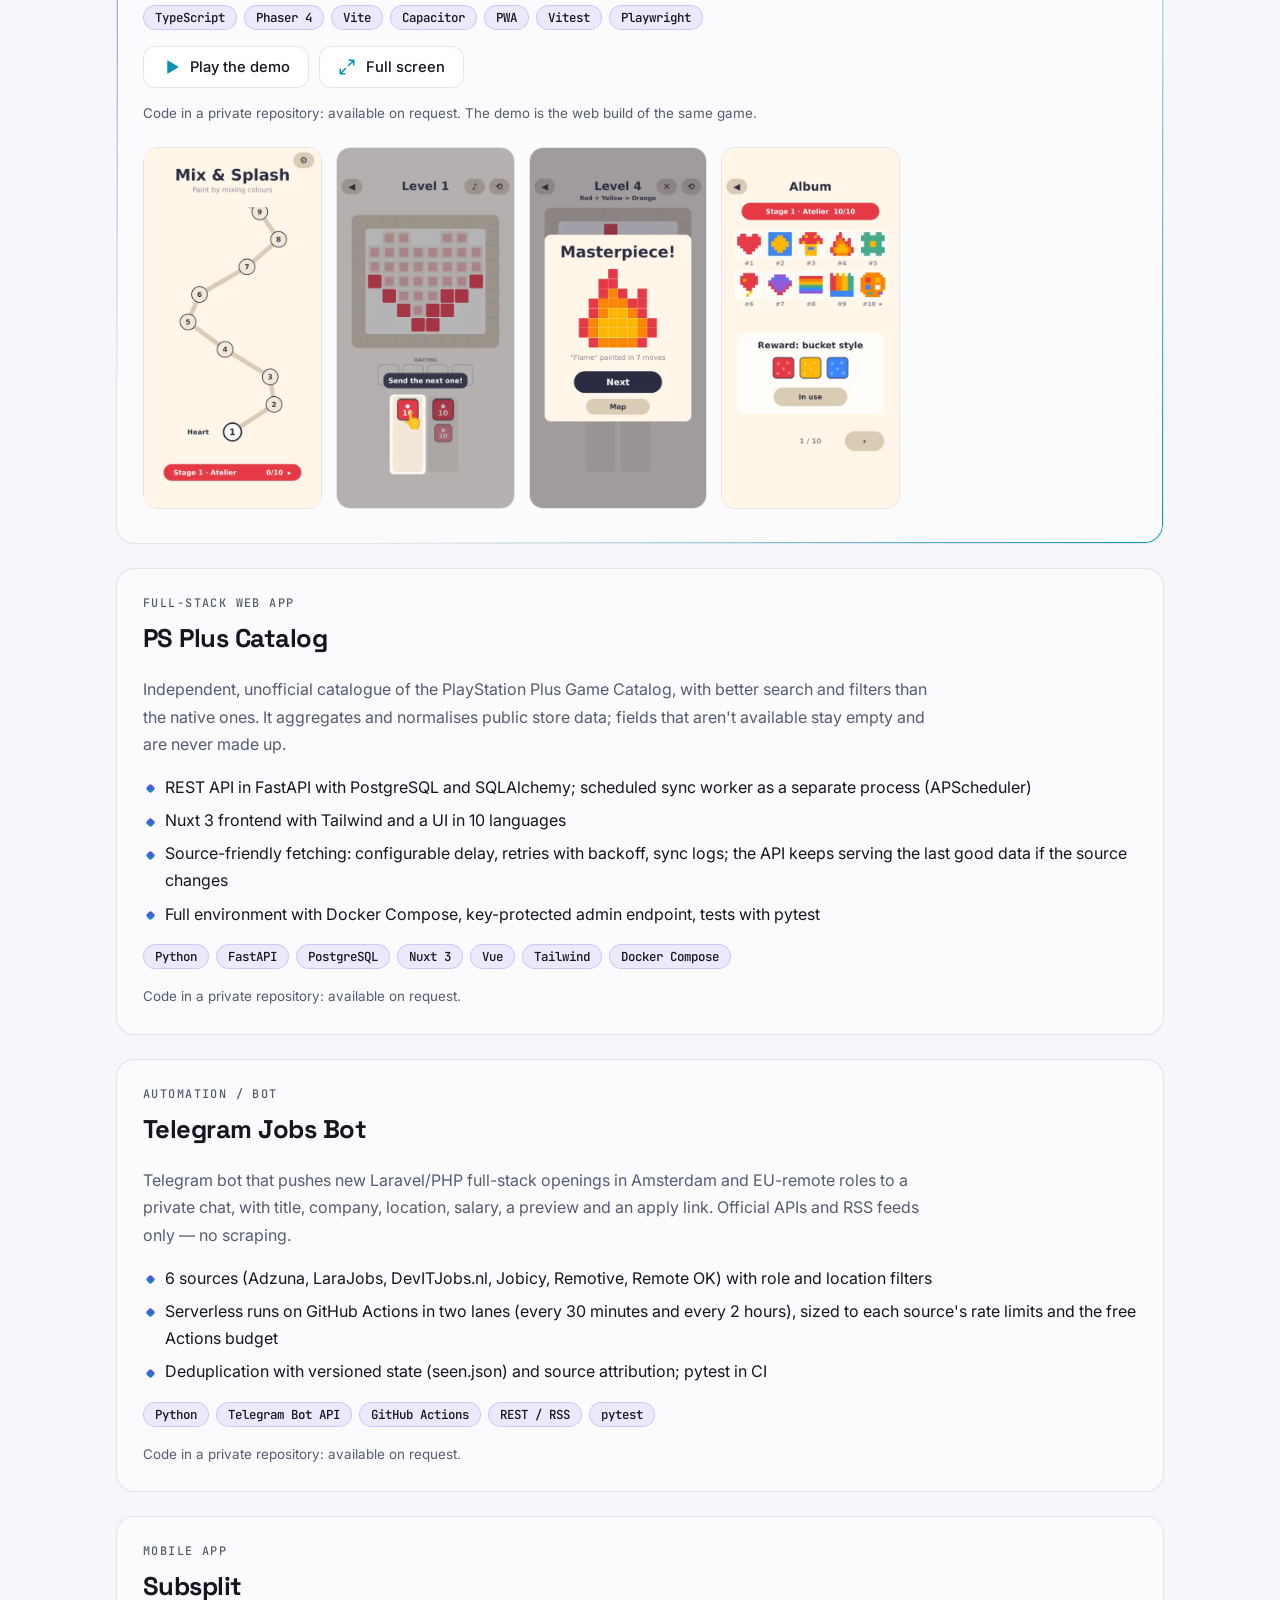
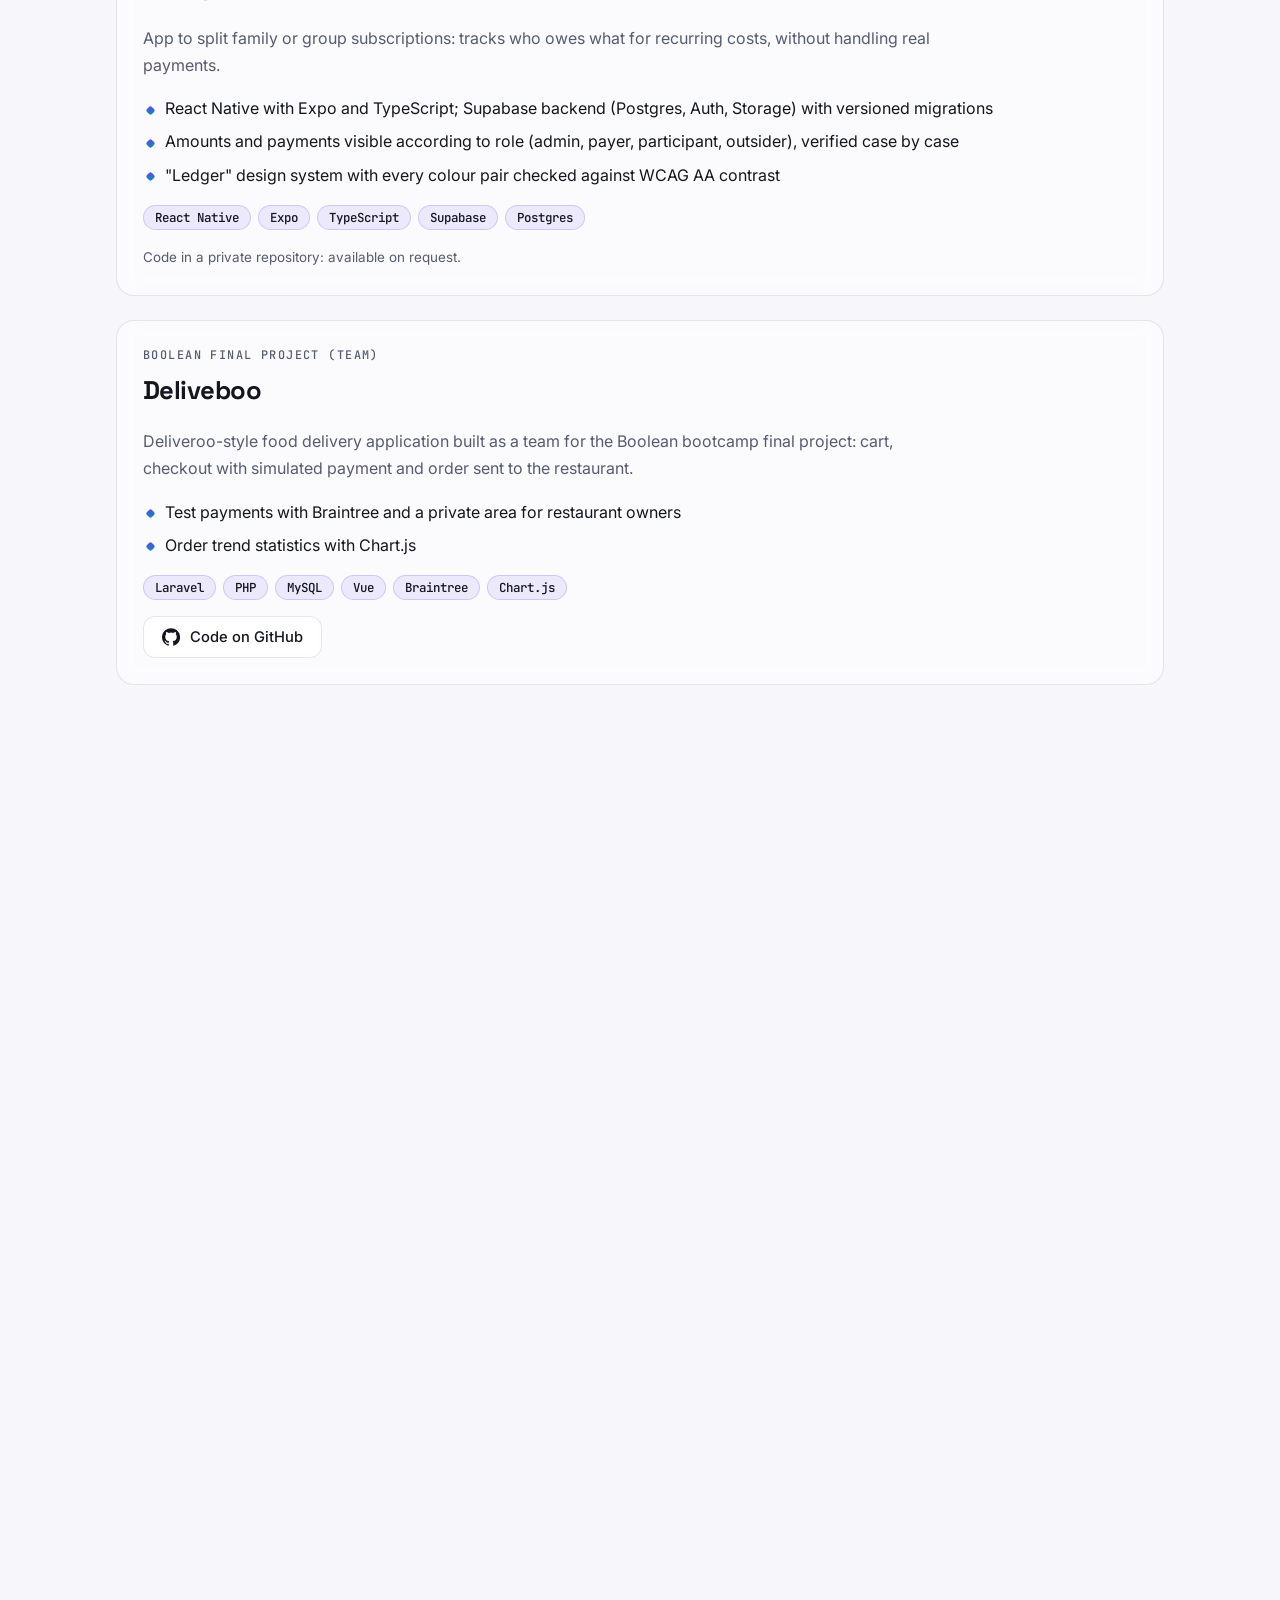
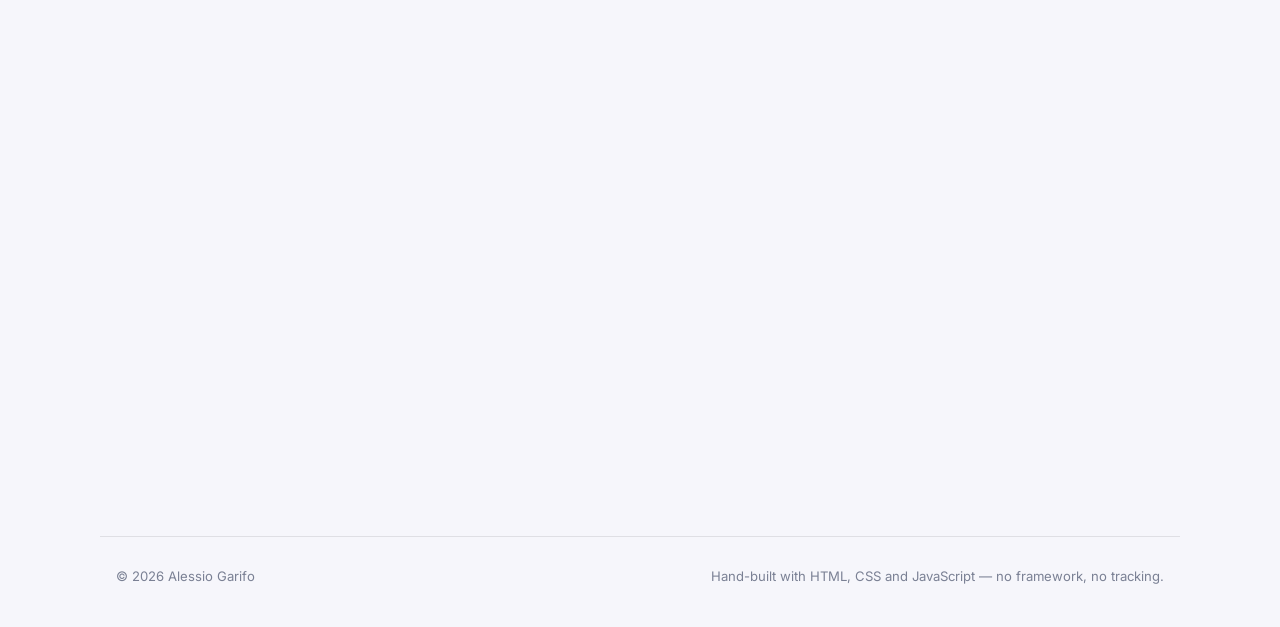
==== commit 66c5604b: "Follow the browser's colour scheme by default The theme now comes from prefers-color-scheme (also wi" ====
--- a/index.html
+++ b/index.html
@@ -1,5 +1,5 @@
 <!doctype html>
-<html lang="en" data-theme="dark">
+<html lang="en">
 <head>
 <meta charset="utf-8">
 <meta name="viewport" content="width=device-width, initial-scale=1">
@@ -9,13 +9,19 @@
 <meta property="og:title" content="Alessio Garifo — Full-Stack Software Developer">
 <meta property="og:description" content="PHP, Laravel, Vue.js, Google Cloud. Projects, experience and a playable game demo.">
 <meta property="og:image" content="assets/projects/tisane-home-desktop.webp">
-<meta name="theme-color" content="#0a0b12">
+<meta name="theme-color" content="#0a0b12" media="(prefers-color-scheme: dark)">
+<meta name="theme-color" content="#f6f6fb" media="(prefers-color-scheme: light)">
 <link rel="icon" href="data:image/svg+xml,%3Csvg xmlns=%27http://www.w3.org/2000/svg%27 viewBox=%270 0 32 32%27%3E%3Cdefs%3E%3ClinearGradient id=%27g%27 x1=%270%27 y1=%270%27 x2=%271%27 y2=%271%27%3E%3Cstop stop-color=%27%238b7bff%27/%3E%3Cstop offset=%271%27 stop-color=%27%2322d3ee%27/%3E%3C/linearGradient%3E%3C/defs%3E%3Crect width=%2732%27 height=%2732%27 rx=%278%27 fill=%27url(%23g)%27/%3E%3Ctext x=%2716%27 y=%2722%27 font-size=%2714%27 font-family=%27sans-serif%27 font-weight=%27700%27 fill=%27white%27 text-anchor=%27middle%27%3EAG%3C/text%3E%3C/svg%3E">
 <link rel="preconnect" href="https://fonts.googleapis.com">
 <link rel="preconnect" href="https://fonts.gstatic.com" crossorigin>
 <link rel="stylesheet" href="https://fonts.googleapis.com/css2?family=Inter:wght@400;500;600&family=JetBrains+Mono:wght@400;500&family=Space+Grotesk:wght@500;600;700&display=swap">
 <link rel="stylesheet" href="styles.css">
-<script>try{var t=localStorage.getItem("theme");if(t)document.documentElement.dataset.theme=t}catch(e){}</script>
+<script>
+// Theme: the visitor's saved choice if any, otherwise the browser/OS preference. Runs before paint to avoid a flash.
+(function(){var t=null;try{t=localStorage.getItem("theme")}catch(e){}
+if(t!=="light"&&t!=="dark")t=matchMedia("(prefers-color-scheme: light)").matches?"light":"dark";
+document.documentElement.dataset.theme=t})();
+</script>
 </head>
 <body>
 <div class="bg" aria-hidden="true">
--- a/styles.css
+++ b/styles.css
@@ -13,6 +13,14 @@
   --b1:rgba(124,92,255,.28);--b2:rgba(34,211,238,.26);--b3:rgba(244,114,182,.2);
   --grain:.05;--gridc:rgba(20,21,31,.06);--shadow:0 20px 50px -24px rgba(40,40,80,.25);
   --code-bg:rgba(18,20,32,.92);--t-github:#14151f;color-scheme:light}
+/* Without JavaScript, follow the OS preference */
+@media(prefers-color-scheme:light){:root:not([data-theme]){
+  --bg:#f6f6fb;--bg2:#ffffff;--fg:#14151f;--mut:#555b70;--dim:#7a8094;
+  --line:rgba(20,21,31,.1);--glass:rgba(255,255,255,.6);--glass-hi:rgba(255,255,255,.9);
+  --a1:#6246ea;--a2:#0891b2;--a3:#db2777;
+  --b1:rgba(124,92,255,.28);--b2:rgba(34,211,238,.26);--b3:rgba(244,114,182,.2);
+  --grain:.05;--gridc:rgba(20,21,31,.06);--shadow:0 20px 50px -24px rgba(40,40,80,.25);
+  --code-bg:rgba(18,20,32,.92);--t-github:#14151f;color-scheme:light}}
 *{box-sizing:border-box}html{scroll-behavior:smooth;scroll-padding-top:72px}
 body{margin:0;background:var(--bg);color:var(--fg);font:16px/1.7 Inter,system-ui,-apple-system,Segoe UI,Roboto,sans-serif;-webkit-font-smoothing:antialiased;overflow-x:hidden}
 a{color:var(--a2)}
@@ -88,6 +96,12 @@
 .reveal{opacity:0;transform:translateY(18px);transition:opacity .6s,transform .6s}.reveal.in{opacity:1;transform:none}
 
 .about{max-width:72ch;font-size:1.08rem;color:var(--mut)}.about p:first-child{color:var(--fg)}
+.about-wrap{display:grid;grid-template-columns:1fr 300px;gap:40px;align-items:start}
+.langs{padding:22px}.langs h3{font-size:.8rem;font-family:"JetBrains Mono",monospace;text-transform:uppercase;letter-spacing:.12em;color:var(--a2);margin:0 0 16px}
+.langs ul{list-style:none;padding:0;margin:0;display:grid;gap:18px}
+.langs li{display:flex;gap:14px;align-items:flex-start}.langs li>div{flex:1}
+.lcode{flex:none;display:grid;place-items:center;width:40px;height:40px;border-radius:11px;background:linear-gradient(135deg,var(--a1),var(--a2));color:#fff;font:600 .8rem "JetBrains Mono",monospace}
+.langs b{display:block;font-weight:600}.langs small{display:block;color:var(--mut);font-size:.84rem;line-height:1.4;margin-top:2px}
 
 .bento{display:grid;grid-template-columns:repeat(3,1fr);gap:16px}
 .tile{padding:22px;transition:border-color .25s,transform .25s}
@@ -152,7 +166,8 @@
   .hero{grid-template-columns:1fr;min-height:0;gap:40px;padding-top:48px}
   .code{transform:none}
   .bento{grid-template-columns:1fr 1fr}
-  .edu{grid-template-columns:1fr}}
+  .edu{grid-template-columns:1fr}
+  .about-wrap{grid-template-columns:1fr;gap:24px}}
 @media(max-width:600px){
   .facts{grid-template-columns:1fr}
   .bento{grid-template-columns:1fr}
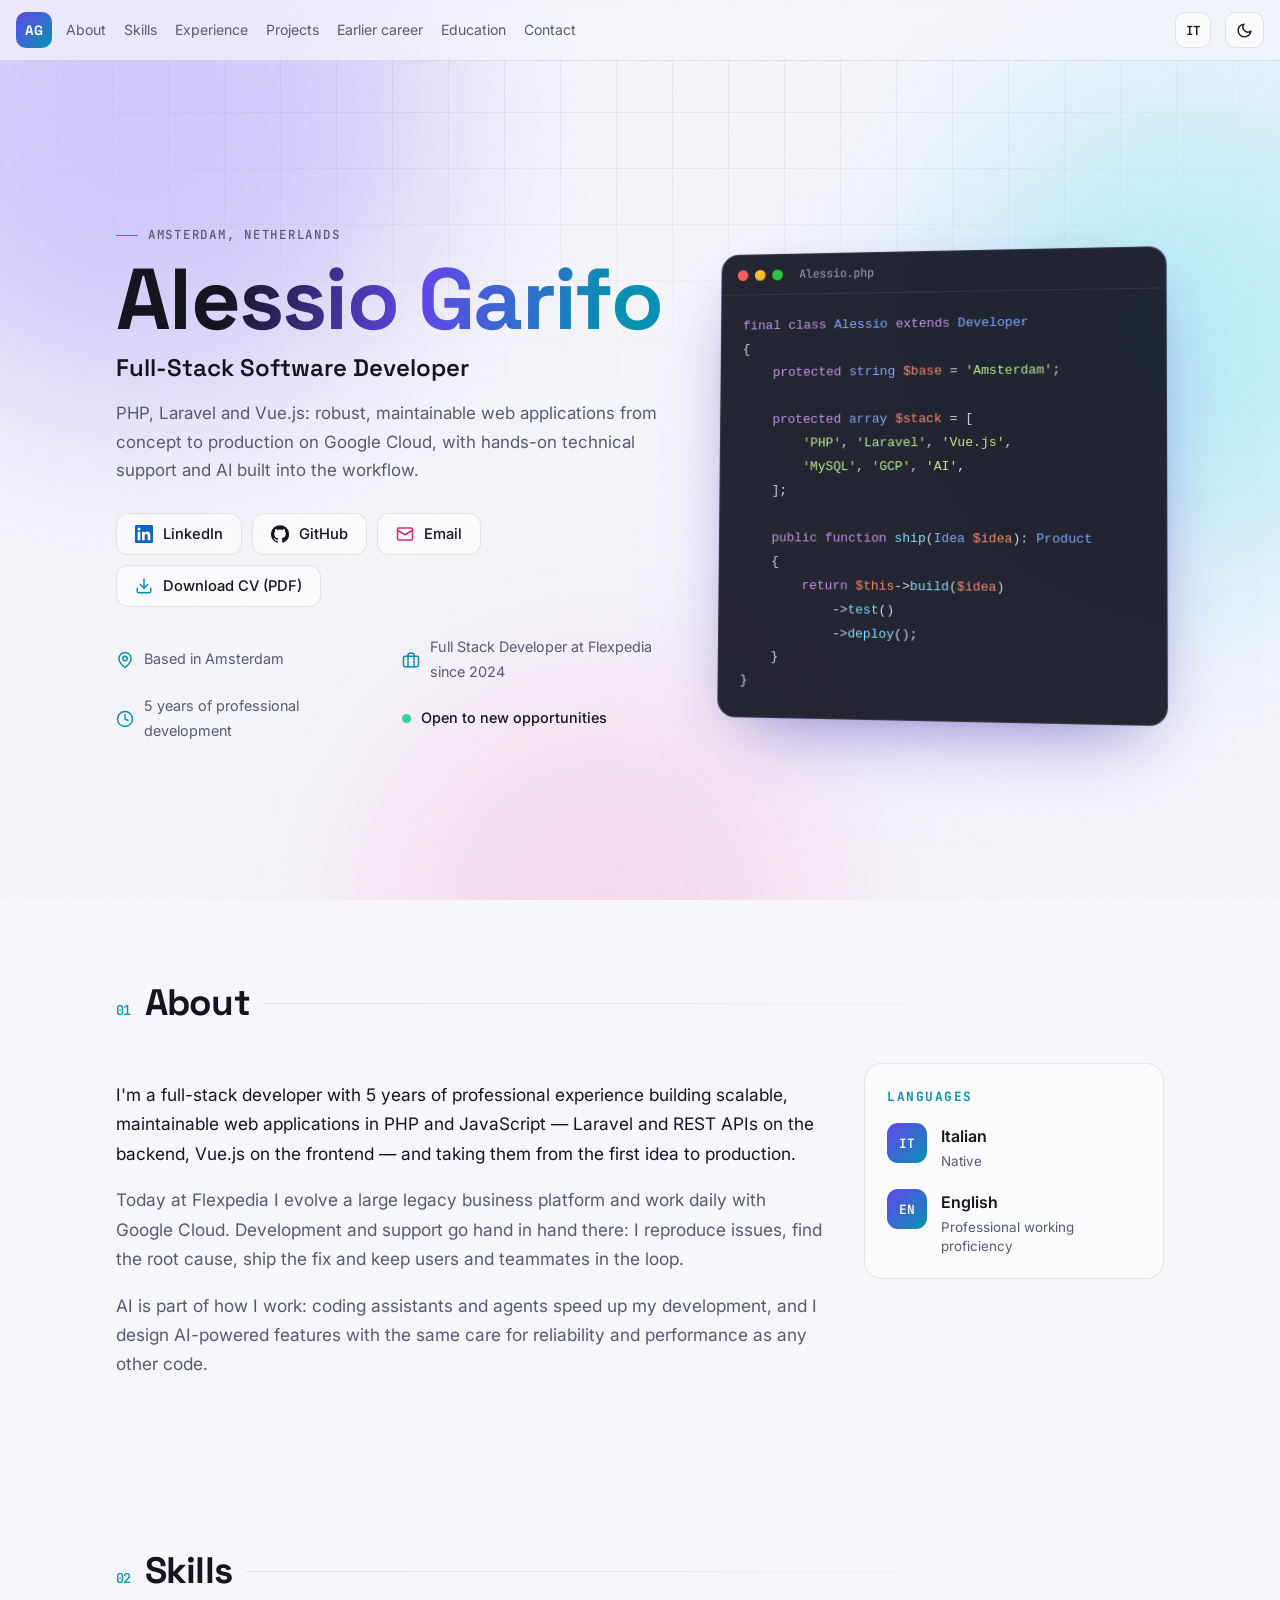
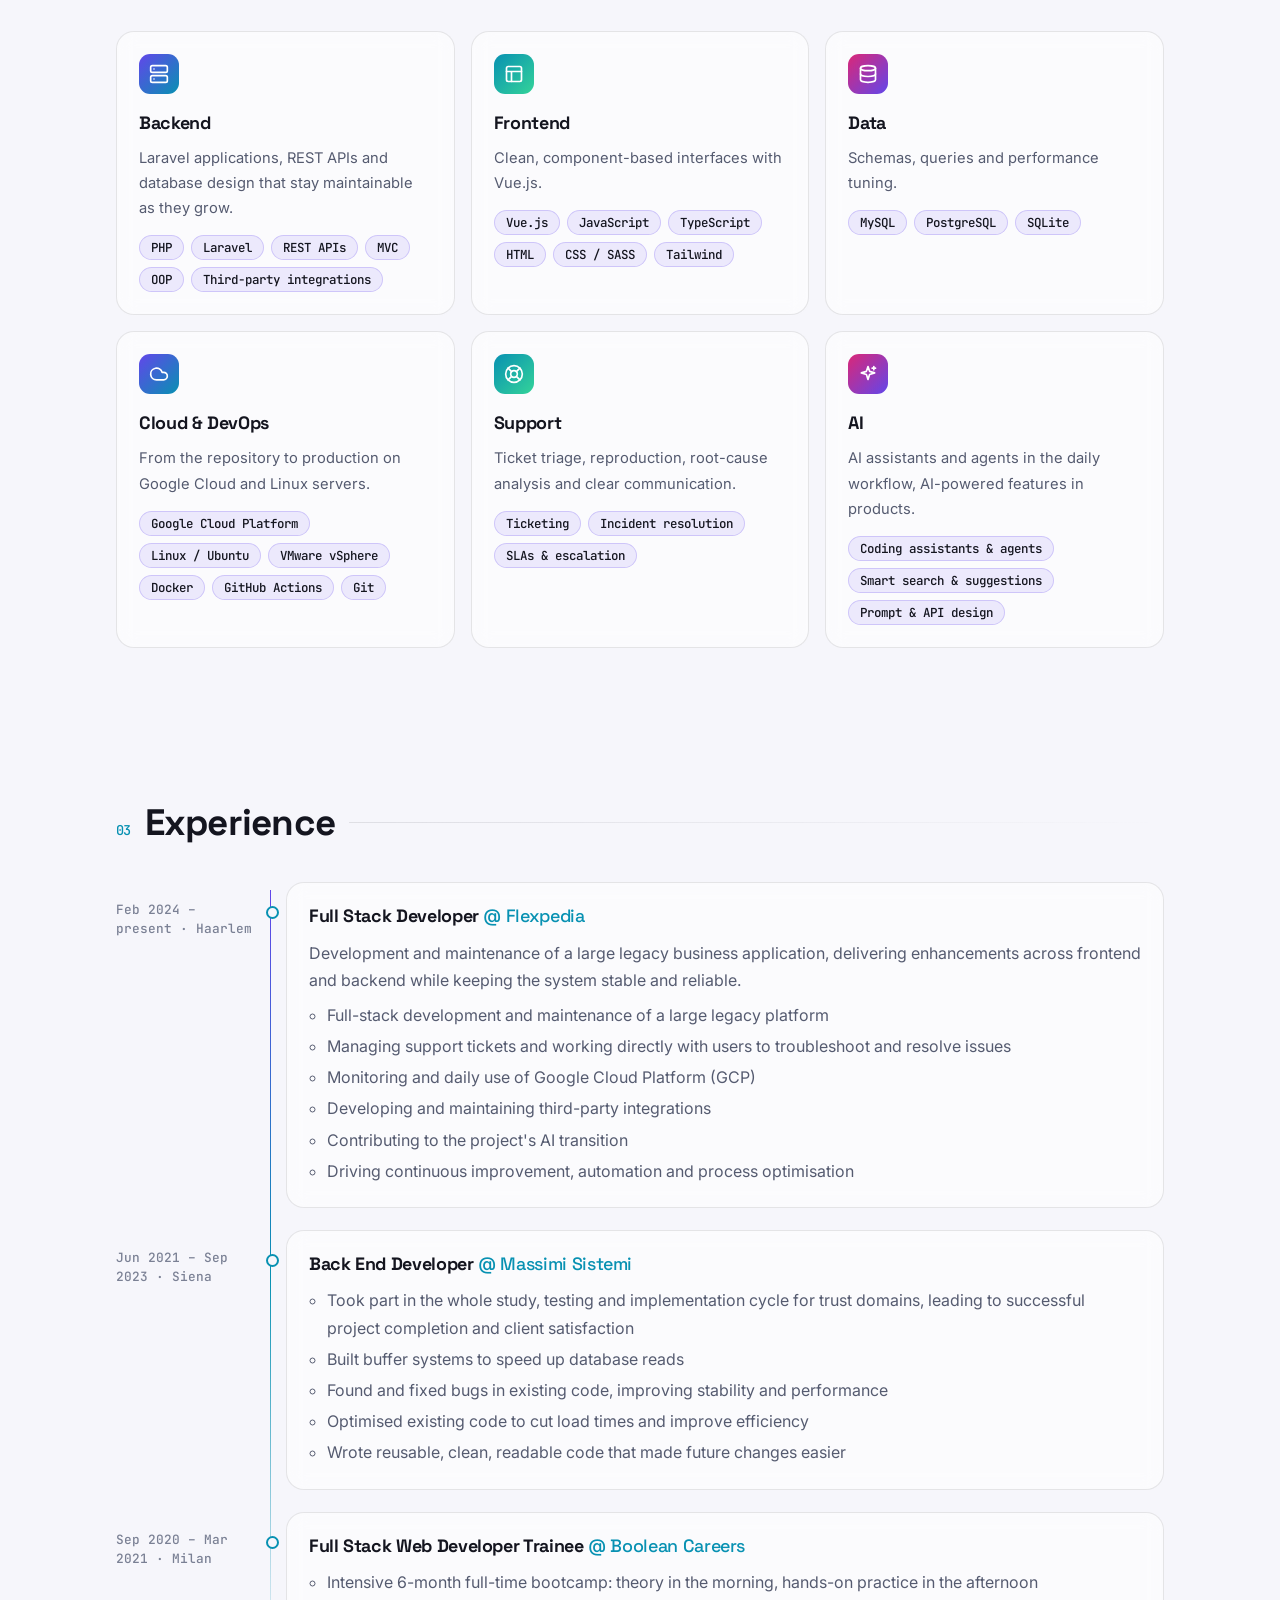
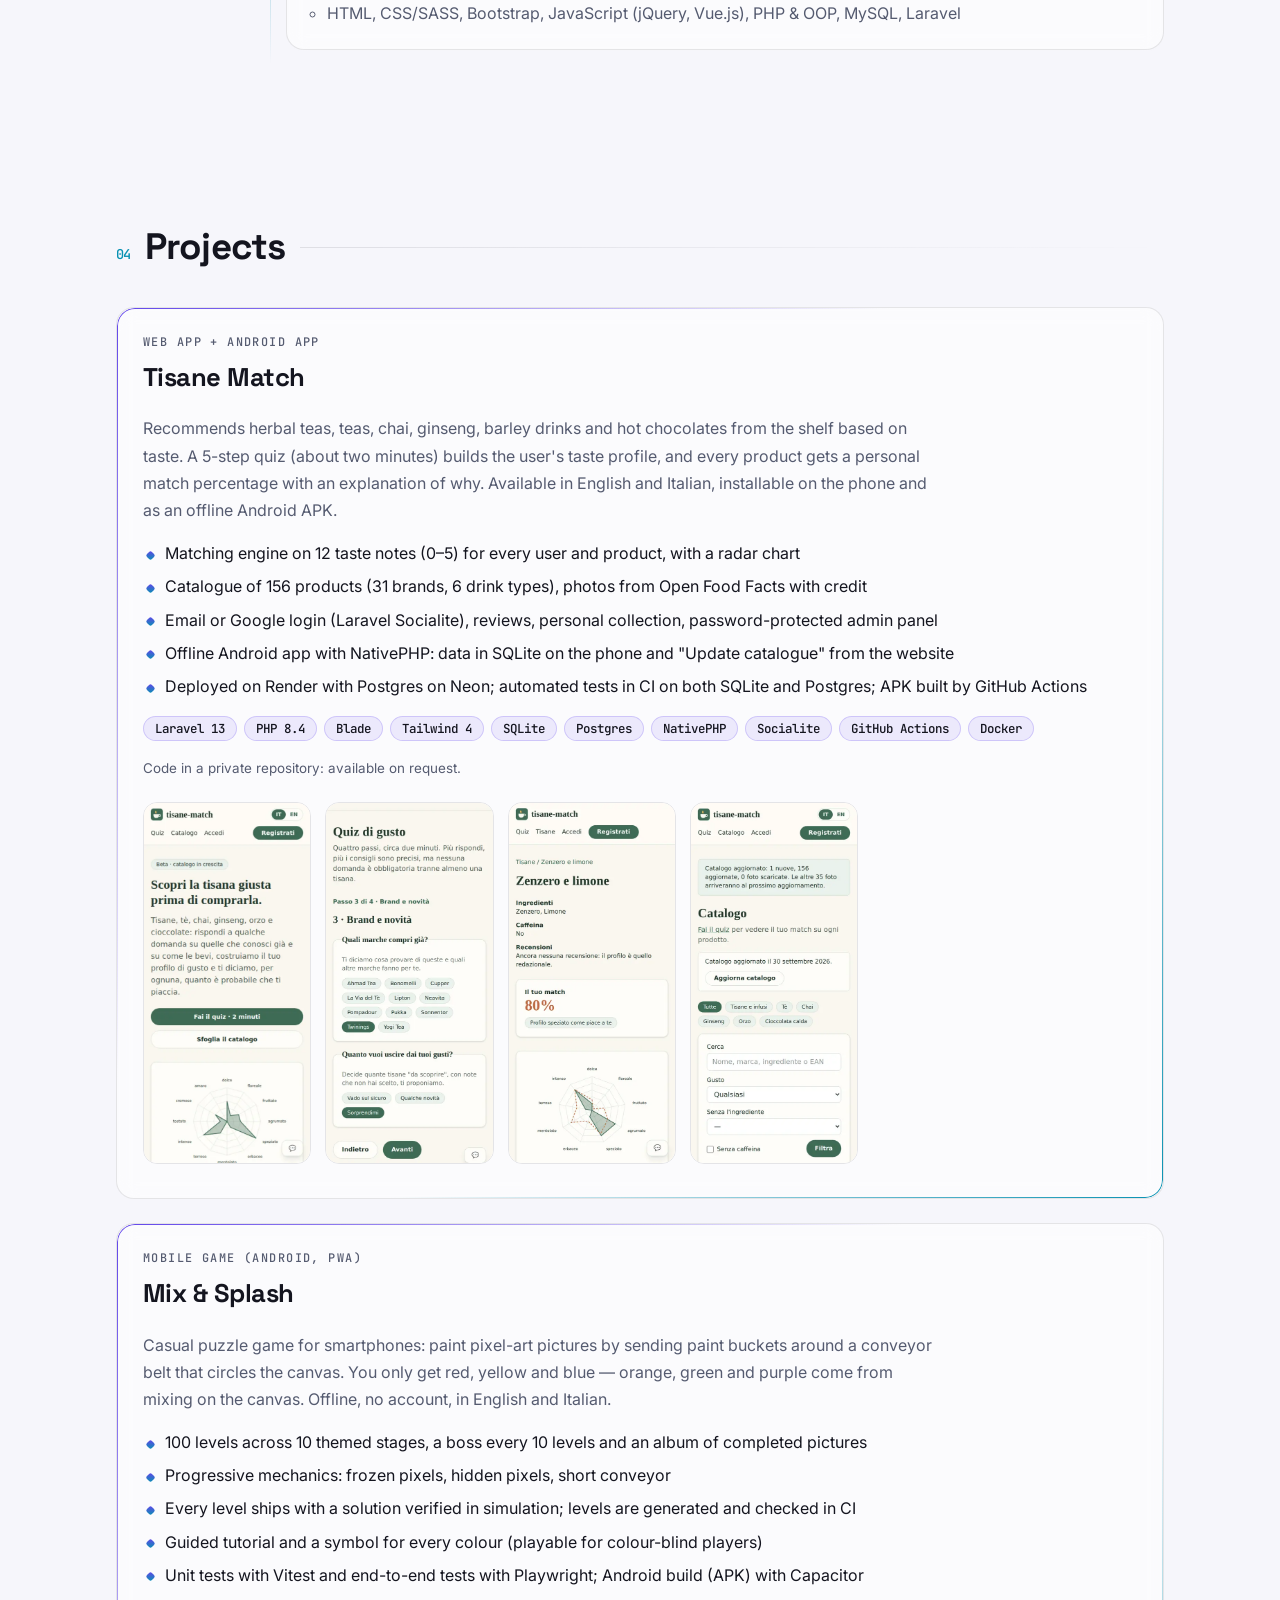
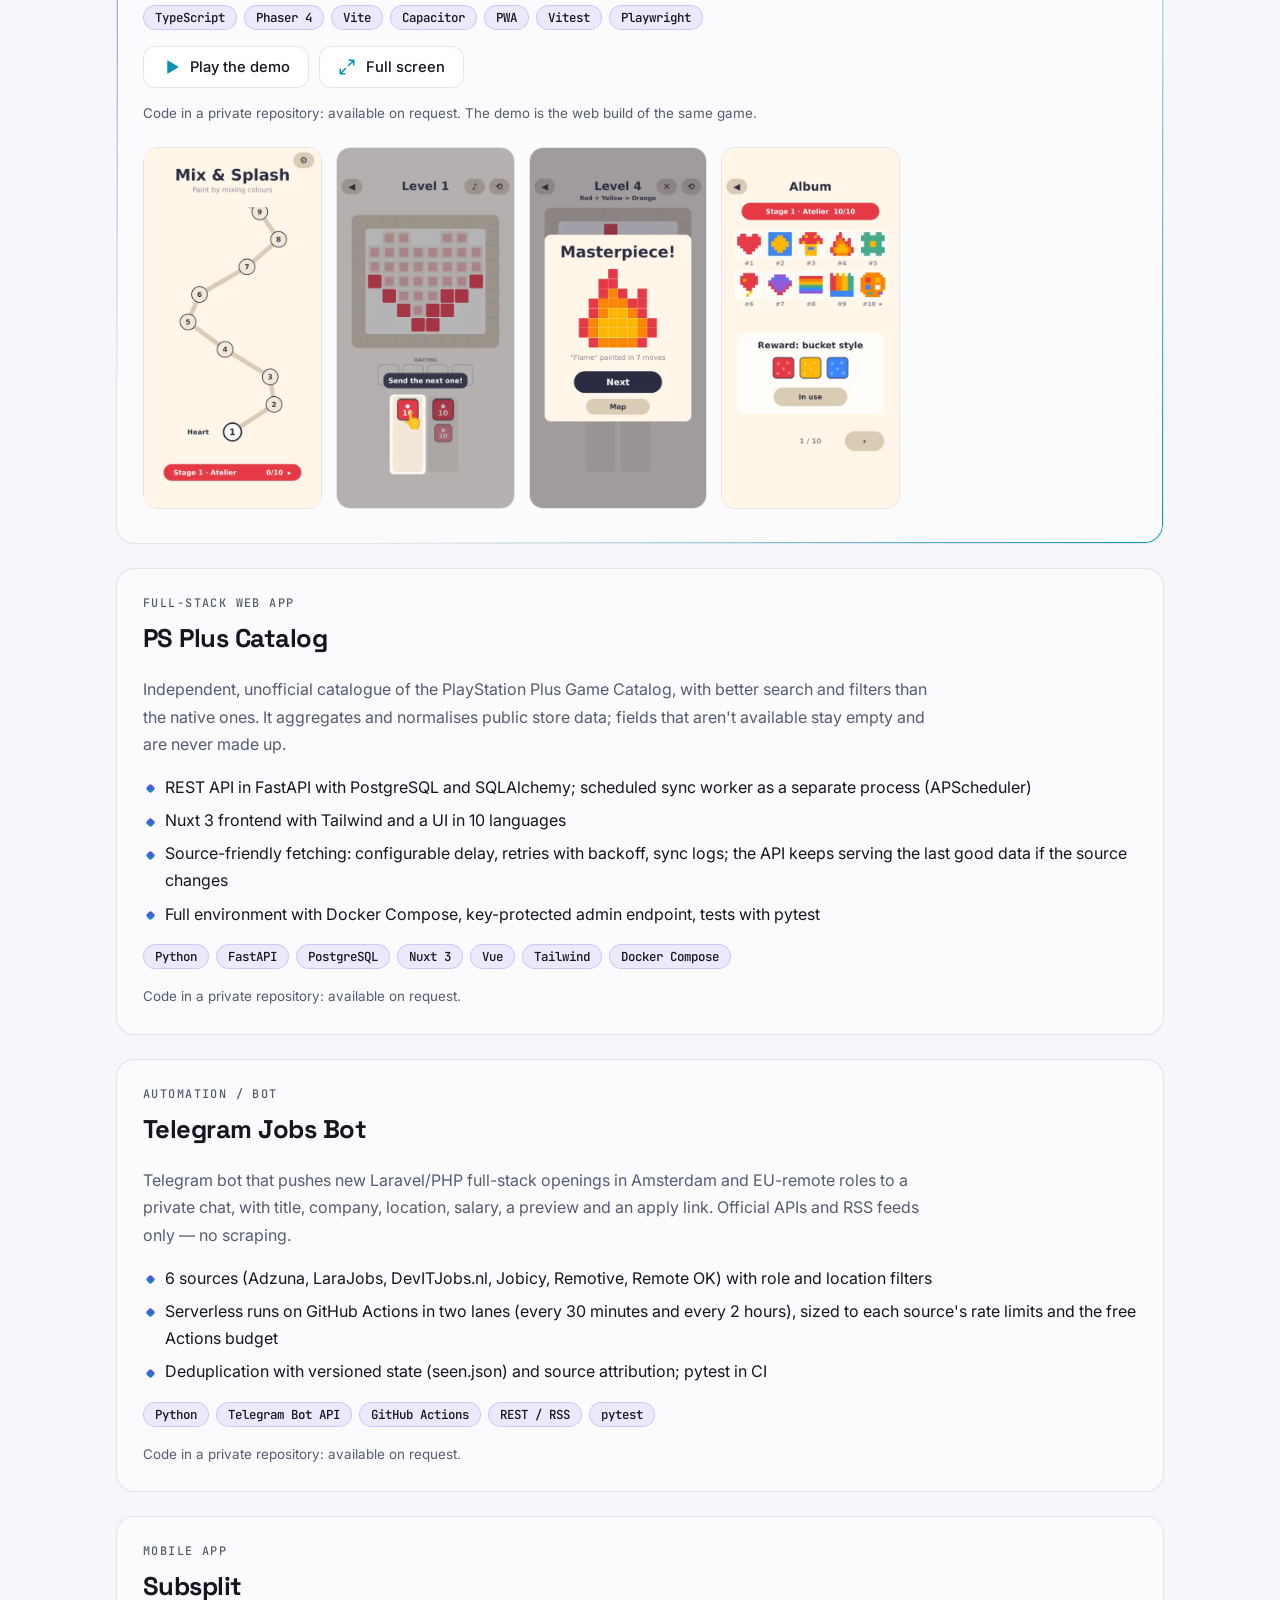
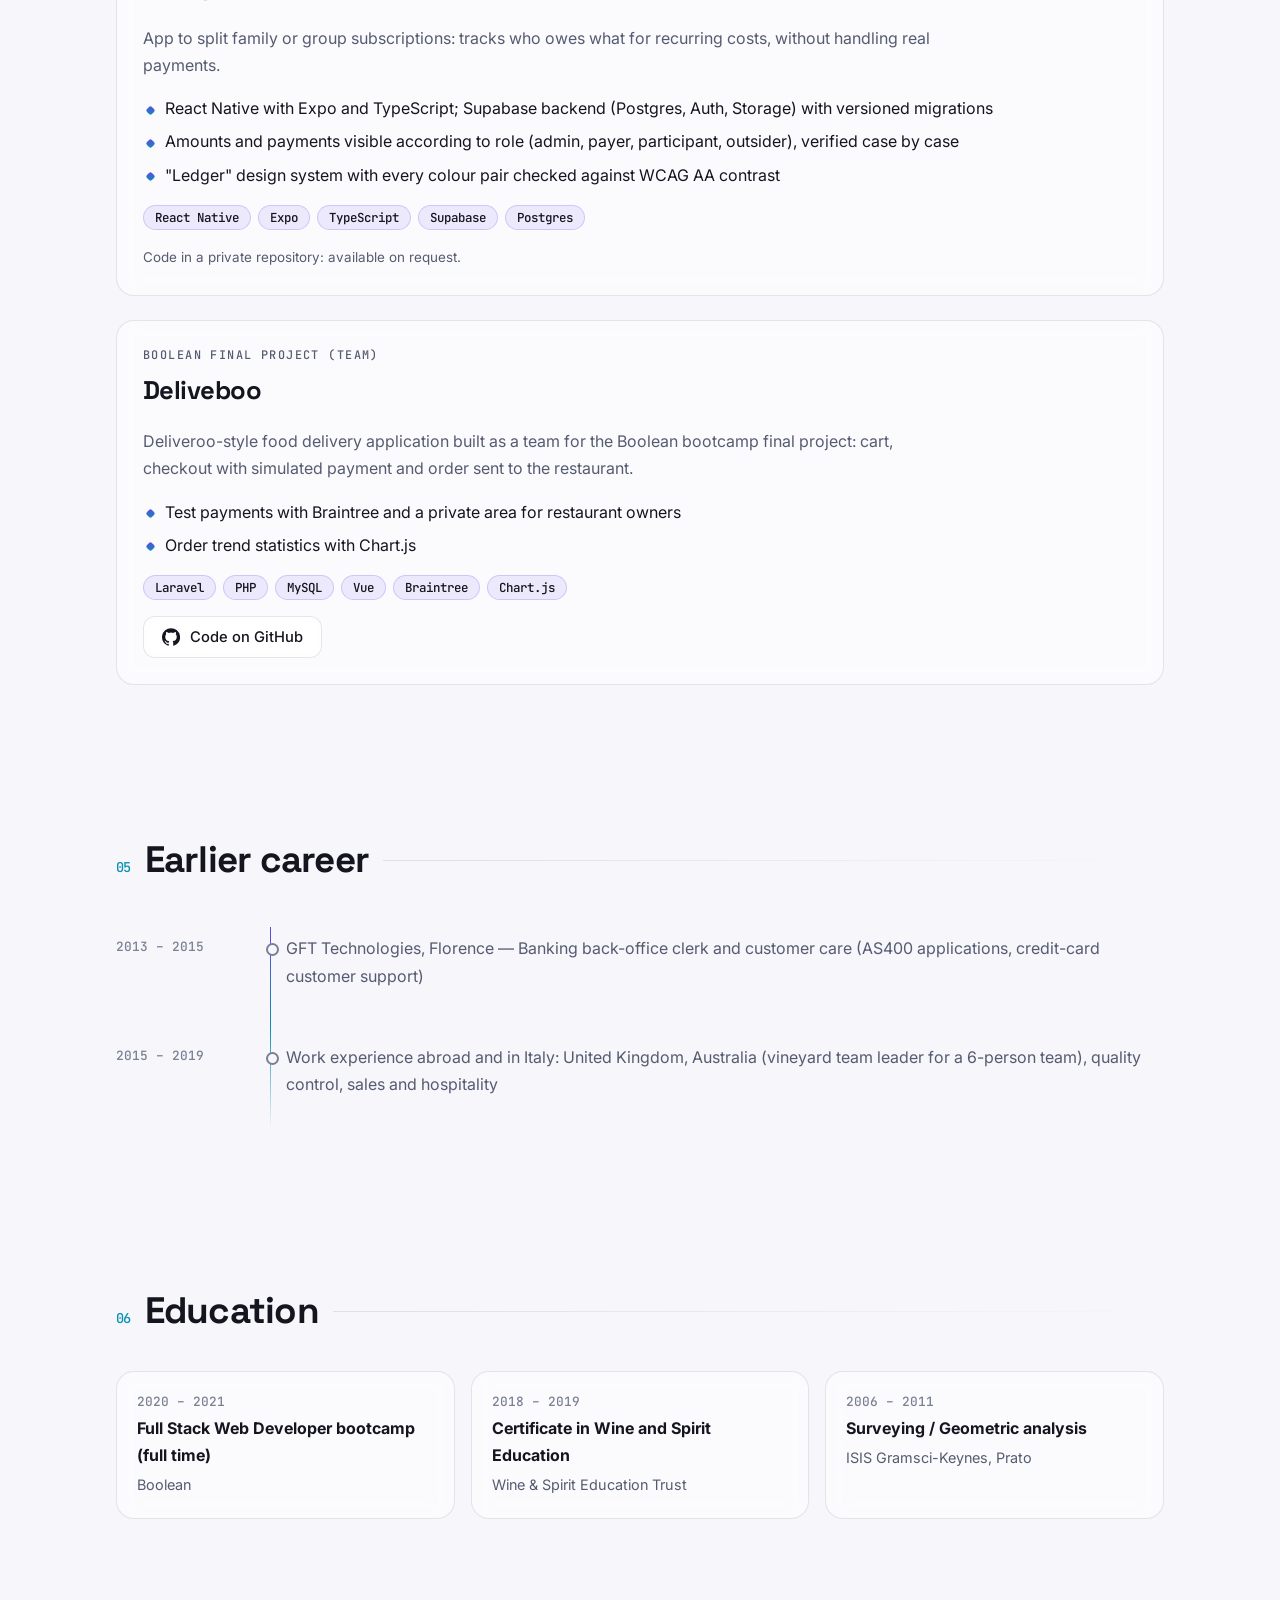
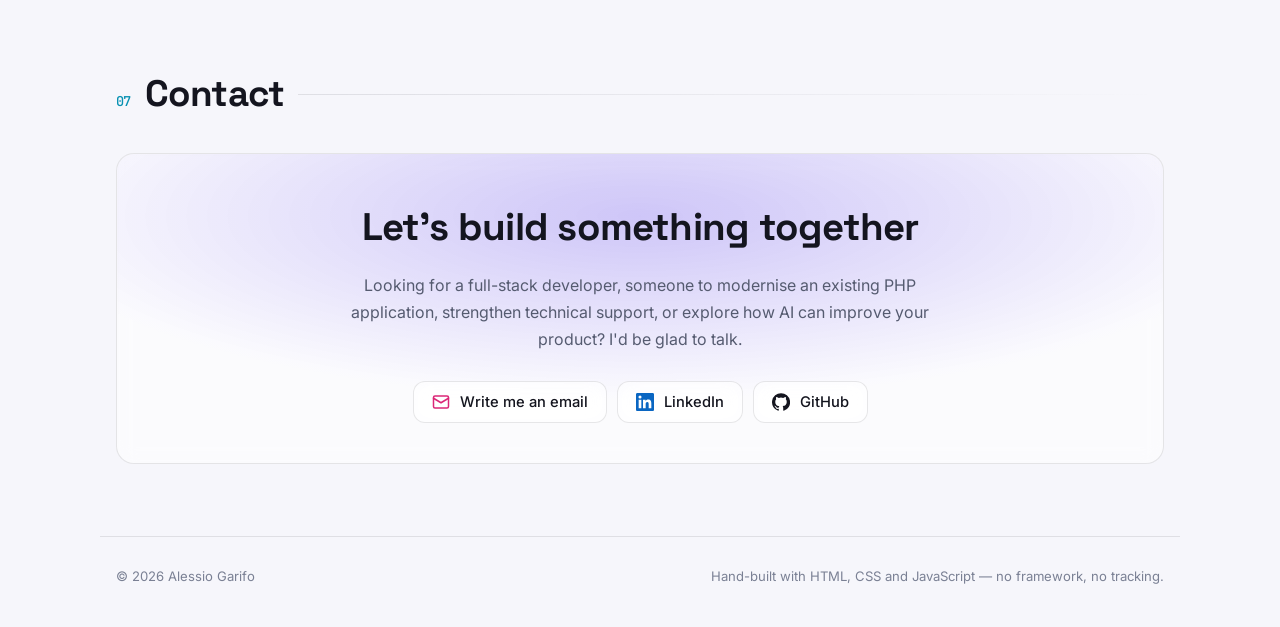
==== commit 01d9e842: "Add GoatCounter visitor stats and count CV downloads and demo opens Co-Authored-By: Claude Opus 5.5 " ====
--- a/index.html
+++ b/index.html
@@ -22,6 +22,8 @@
 if(t!=="light"&&t!=="dark")t=matchMedia("(prefers-color-scheme: light)").matches?"light":"dark";
 document.documentElement.dataset.theme=t})();
 </script>
+<!-- Visitor stats (GoatCounter: no cookies, no consent banner). Dashboard: https://alessiogarifo.goatcounter.com -->
+<script data-goatcounter="https://alessiogarifo.goatcounter.com/count" async src="https://gc.zgo.at/count.js"></script>
 </head>
 <body>
 <div class="bg" aria-hidden="true">
